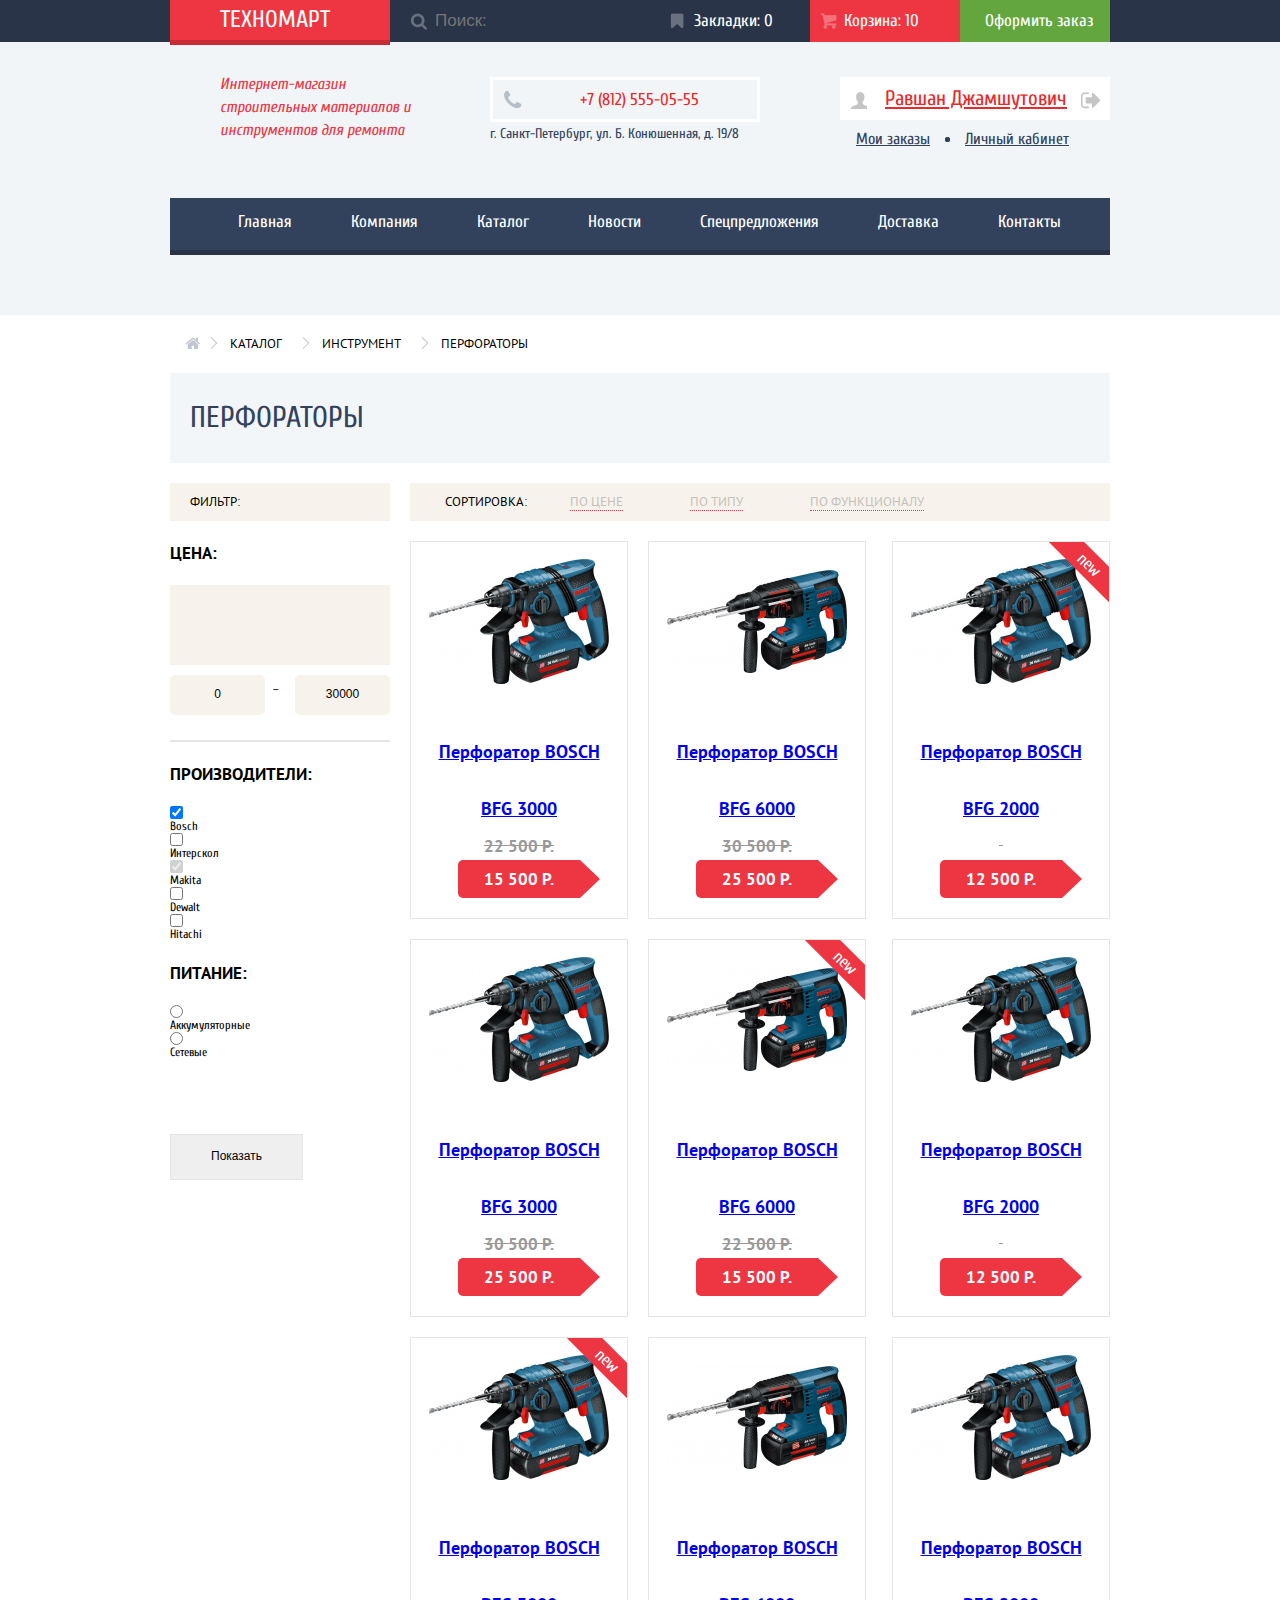
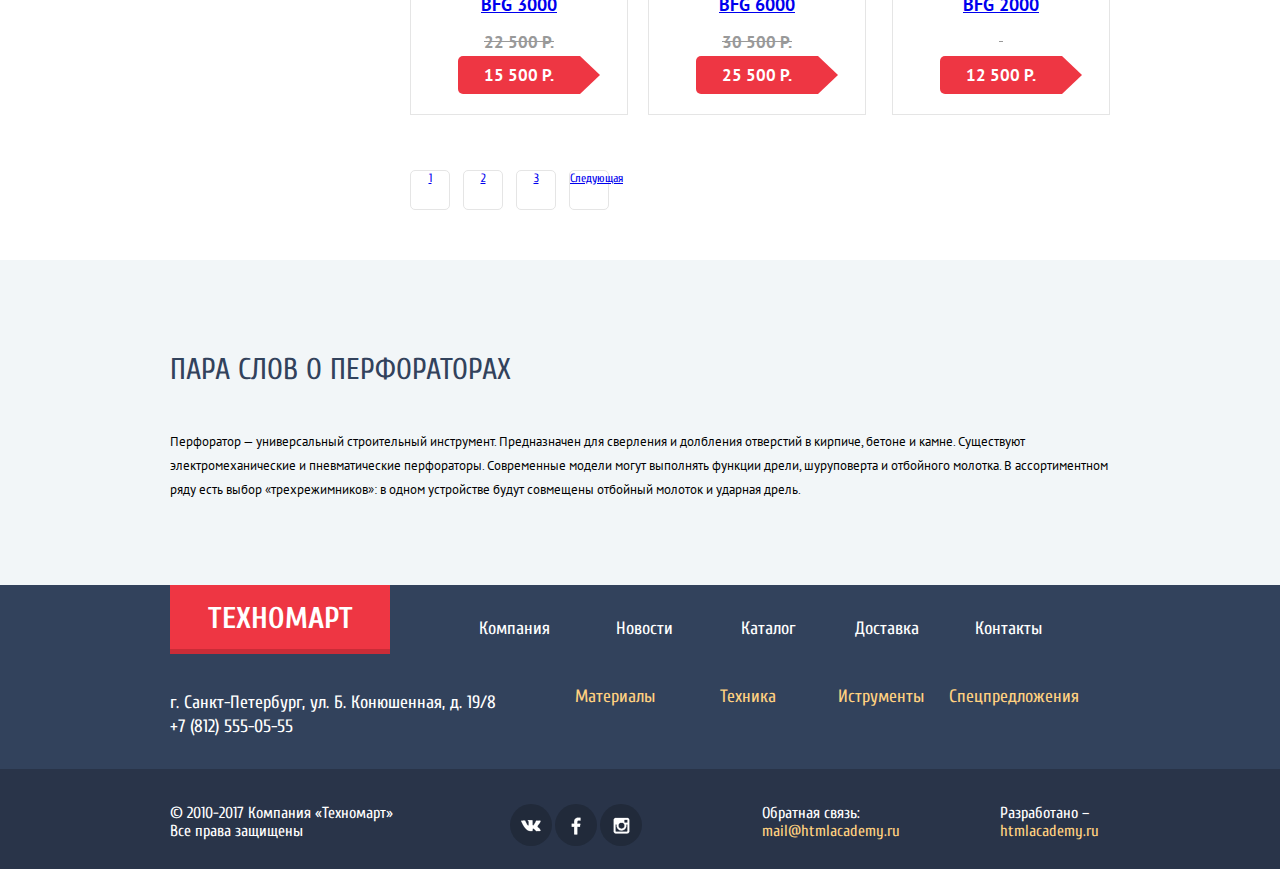
==== catalog.html @ f865dafa "Закончил оформление + Pixel Perfect" ====
<!DOCTYPE html>
<html lang="ru">

<head>
    <meta charset="utf-8">
    <title>HTML Academy: Техномарт - Перфораторы</title>
    <meta name="description" content="">
    <meta name="keywords" content="">

    <link href="https://fonts.googleapis.com/css?family=Cuprum:400,400i,700,700i|PT+Sans:400,400i,700,700i" rel="stylesheet">

    <link rel="stylesheet" href="css/normalize.css" type="text/css">
    <link rel="stylesheet" href="css/style.css" type="text/css">
</head>

<body>
    <header class="header">
        <div class="header-up">
            <div class="container clearfix">
                <div class="logo">
                    <a class="header-logo">Техномарт</a>
                </div>
                <form action="https://echo.htmlacademy.ru" method="post" class="search">
                    <input type="search" name="search" id="search" placeholder="Поиск:">
                </form>
                <a href="#" class="bookmark">Закладки: 0</a>
                <a href="#" class="cart cart-full">Корзина:  10</a>
                <a href="#" class="order">Оформить заказ</a>
            </div>
        </div>
        <div class="header-middle">
            <div class="container clearfix">
                <div class="about">
                    <p>Интернет-магазин строительных материалов и инструментов для ремонта</p>
                </div>
                <div class="contacts">
                    <span class="contacts-telephone">+7 (812) 555-05-55</span>
                    <span class="contacts-address">г. Санкт-Петербург, ул. Б. Конюшенная, д. 19/8</span>
                </div>
                <div class="user_form">
                    <a href="#" class="user_form-user">Равшан Джамшутович</a>
                    <div class="user_form-menu">
                        <a href="#" class="user_form-menu-item">Мои заказы</a>
                        <a href="#" class="user_form-menu-item">Личный кабинет</a>
                    </div>
                </div>
            </div>
            <div class="container">
                <nav class="header-down">
                    <ul class="menu">
                        <li class="menu-item"><a href="index.html">Главная</a></li>
                        <li class="menu-item"><a href="#">Компания</a></li>
                        <li class="menu-item"><a href="catalog.html">Каталог</a></li>
                        <li class="menu-item"><a href="#">Новости</a></li>
                        <li class="menu-item"><a href="#">Спецпредложения</a></li>
                        <li class="menu-item"><a href="#">Доставка</a></li>
                        <li class="menu-item"><a href="#">Контакты</a></li>
                    </ul>
                </nav>
            </div>
        </div>
    </header>
    <main class="main">
        <div class="container">
            <ul class="breadcrumbs clearfix">
                <li><a href="catalog.html">Каталог</a></li>
                <li><a href="#">Инструмент</a></li>
                <li><a href="#">Перфораторы</a></li>
            </ul>
            <h1 class="catalog-title">Перфораторы</h1>
            <div class="catalog clearfix">
                <aside class="filter">
                    <form action="https://echo.htmlacademy.ru" method="post">
                        <span class="filter-sorting">Фильтр:</span>
                        <div class="filter-price">
                            <h3 class="filter-title">Цена:</h3>
                            <div class="filter-price_selection">
                                <div class="filter-scale"></div>
                                <div class="filter-min"></div>
                                <div class="filter-max"></div>
                                <div class="filter-price_input clearfix">
                                    <input class="filter-price-min" type="text" value="0">
                                    <span>&#8211;</span>
                                    <input class="filter-price-max" type="text" value="30000">
                                </div>
                            </div>
                        </div>
                        <div class="filter-manufacturers">
                            <h3 class="filter-title">Производители:</h3>
                            <input type="checkbox" name="bosch" value="bosch" id="bosch" checked>
                            <label for="bosch">Bosch</label>
                            <input type="checkbox" name="intersckol" value="intersckol" id="intersckol">
                            <label for="intersckol">Интерскол</label>
                            <input type="checkbox" name="makita" value="makita" id="makita" checked disabled>
                            <label for="makita">Makita</label>
                            <input type="checkbox" name="dewalt" value="dewalt" id="dewalt">
                            <label for="dewalt">Dewalt</label>
                            <input type="checkbox" name="hitachi" value="hitachi" id="hitachi">
                            <label for="hitachi">Hitachi</label>
                        </div>
                        <div class="filter-charge">
                            <h3 class="filter-title">Питание:</h3>
                            <input type="radio" name="charge" value="battery" id="battery">
                            <label for="battery">Аккумуляторные</label>
                            <input type="radio" name="charge" value="net" id="net">
                            <label for="net">Сетевые</label>
                        </div>
                        <button type="submit" class="filter-btn">Показать</button>
                    </form>
                </aside>
                <section class="catalog-goods">
                    <div class="catalog-sorting-filter clearfix">
                        <span>Сортировка:</span>
                        <ul class="catalog-sorting">
                            <li><a href="#" class="sorting-option sorting-option-active">По цене</a></li>
                            <li><a href="#" class="sorting-option">По типу</a></li>
                            <li><a href="#" class="sorting-option">По функционалу</a></li>
                        </ul>
                        <ul class="catalog-sorting-arrows">
                            <li>
                                <a class="arrow-up arrow-up-active" href="#"></a>
                            </li>
                            <li>
                                <a class="arrow-down" href="#"></a>
                            </li>
                        </ul>
                    </div>
                    <div class="goods clearfix">
                        <article class="goods-item">
                            <img src="img/bfg-3000.jpg" width="180" height="160" alt="Перфоратор Bosch BFG 3000">
                            <div class="item-buttons"> <a href="#" class="goods-item-buy">Купить</a>
                                <a href="#" class="goods-item-bookmark">В закладки</a>
                            </div>
                            <h1 class="popular-item-name"><a href="#">Перфоратор BOSCH</a></h1>
                            <p class="popular-item-name"><a href="#">BFG 3000</a></p>
                            <p class="popular-item-old_price">22 500 Р.</p>
                            <p class="popular-item-price">15 500 Р.</p>
                        </article>
                        <article class="goods-item">
                            <img src="img/bfg-6000.jpg" width="180" height="160" alt="Перфоратор Bosch BFG 6000">
                            <div class="item-buttons"> <a href="#" class="goods-item-buy">Купить</a>
                                <a href="#" class="goods-item-bookmark">В закладки</a>
                            </div>
                            <h1 class="popular-item-name"><a href="#">Перфоратор BOSCH</a></h1>
                            <p class="popular-item-name"><a href="#">BFG 6000</a></p>
                            <p class="popular-item-old_price">30 500 Р.</p>
                            <p class="popular-item-price">25 500 Р.</p>
                        </article>
                        <article class="goods-item icon-new">
                            <div class="item-buttons"> <a href="#" class="goods-item-buy">Купить</a>
                                <a href="#" class="goods-item-bookmark">В закладки</a>
                            </div>
                            <img src="img/bfg-2000.jpg" width="180" height="160" alt="Перфоратор Bosch BFG 2000">
                            <h1 class="popular-item-name"><a href="#">Перфоратор BOSCH</a></h1>
                            <p class="popular-item-name"><a href="#">BFG 2000</a></p>
                            <p class="popular-item-old_price">&nbsp;</p>
                            <p class="popular-item-price">12 500 Р.</p>
                        </article>
                        <article class="goods-item">
                            <img src="img/bfg-3000.jpg" width="180" height="160" alt="Перфоратор Bosch BFG 3000">
                            <div class="item-buttons"> <a href="#" class="goods-item-buy">Купить</a>
                                <a href="#" class="goods-item-bookmark">В закладки</a>
                            </div>
                            <h1 class="popular-item-name"><a href="#">Перфоратор BOSCH</a></h1>
                            <p class="popular-item-name"><a href="#">BFG 3000</a></p>
                            <p class="popular-item-old_price">30 500 Р.</p>
                            <p class="popular-item-price">25 500 Р.</p>
                        </article>
                        <article class="goods-item icon-new">
                            <img src="img/bfg-6000.jpg" width="180" height="160" alt="Перфоратор Bosch BFG 6000">
                            <div class="item-buttons"> <a href="#" class="goods-item-buy">Купить</a>
                                <a href="#" class="goods-item-bookmark">В закладки</a>
                            </div>
                            <h1 class="popular-item-name"><a href="#">Перфоратор BOSCH</a></h1>
                            <p class="popular-item-name"><a href="#">BFG 6000</a></p>
                            <p class="popular-item-old_price">22 500 Р.</p>
                            <p class="popular-item-price">15 500 Р.</p>
                        </article>
                        <article class="goods-item">
                            <img src="img/bfg-2000.jpg" width="180" height="160" alt="Перфоратор Bosch BFG 2000">
                            <div class="item-buttons"> <a href="#" class="goods-item-buy">Купить</a>
                                <a href="#" class="goods-item-bookmark">В закладки</a>
                            </div>
                            <h1 class="popular-item-name"><a href="#">Перфоратор BOSCH</a></h1>
                            <p class="popular-item-name"><a href="#">BFG 2000</a></p>
                            <p class="popular-item-old_price">&nbsp;</p>
                            <p class="popular-item-price">12 500 Р.</p>
                        </article>
                        <article class="goods-item icon-new">
                            <img src="img/bfg-3000.jpg" width="180" height="160" alt="Перфоратор Bosch BFG 3000">
                            <div class="item-buttons"> <a href="#" class="goods-item-buy">Купить</a>
                                <a href="#" class="goods-item-bookmark">В закладки</a>
                            </div>
                            <h1 class="popular-item-name"><a href="#">Перфоратор BOSCH</a></h1>
                            <p class="popular-item-name"><a href="#">BFG 3000</a></p>
                            <p class="popular-item-old_price">22 500 Р.</p>
                            <p class="popular-item-price">15 500 Р.</p>
                        </article>
                        <article class="goods-item">
                            <img src="img/bfg-6000.jpg" width="180" height="160" alt="Перфоратор Bosch BFG 6000">
                            <div class="item-buttons"> <a href="#" class="goods-item-buy">Купить</a>
                                <a href="#" class="goods-item-bookmark">В закладки</a>
                            </div>
                            <h1 class="popular-item-name"><a href="#">Перфоратор BOSCH</a></h1>
                            <p class="popular-item-name"><a href="#">BFG 6000</a></p>
                            <p class="popular-item-old_price">30 500 Р.</p>
                            <p class="popular-item-price">25 500 Р.</p>
                        </article>
                        <article class="goods-item">
                            <img src="img/bfg-2000.jpg" width="180" height="160" alt="Перфоратор Bosch BFG 2000">
                            <div class="item-buttons"> <a href="#" class="goods-item-buy">Купить</a>
                                <a href="#" class="goods-item-bookmark">В закладки</a>
                            </div>
                            <h1 class="popular-item-name"><a href="#">Перфоратор BOSCH</a></h1>
                            <p class="popular-item-name"><a href="#">BFG 2000</a></p>
                            <p class="popular-item-old_price">&nbsp;</p>
                            <p class="popular-item-price">12 500 Р.</p>
                        </article>
                    </div>
                    <div class="goods-paginator">
                        <a href="#" class="goods-paginator-active">1</a>
                        <a href="#">2</a>
                        <a href="#">3</a>
                        <a href="#" class="goods-paginator-next">Следующая</a>
                    </div>
                </section>
            </div>
        </div>
        <section class="seo-text">
            <div class="container">
                <h2 class="seo-text-title">Пара слов о перфораторах</h2>
                <p>Перфоратор — универсальный строительный инструмент. Предназначен для сверления и долбления отверстий в кирпиче, бетоне и камне. Существуют электромеханические и пневматические перфораторы. Современные модели могут выполнять функции дрели, шуруповерта и отбойного молотка. В ассортиментном ряду есть выбор «трехрежимников»: в одном устройстве будут совмещены отбойный молоток и ударная дрель.</p>
            </div>
        </section>
    </main>
    <footer class="footer">
        <div class="footer-up">
            <div class="container clearfix">
                <a href="#" class="footer-logo">Техномарт</a>
                <ul class="footer-company-menu">
                    <li>
                        <a href="#">Компания</a>
                    </li>
                    <li>
                        <a href="#">Новости</a>
                    </li>
                    <li>
                        <a href="catalog.html">Каталог</a>
                    </li>
                    <li>
                        <a href="#">Доставка</a>
                    </li>
                    <li>
                        <a href="#">Контакты</a>
                    </li>
                </ul>
            </div>
            <div class="container">
                <div class="footer-middle clearfix">
                    <div class="footer-middle-address">
                        <p>г. Санкт-Петербург, ул. Б. Конюшенная, д. 19/8</p>
                        <span>+7 (812) 555-05-55</span>
                    </div>
                    <ul class="footer-shop-menu">
                        <li>
                            <a href="#">Материалы</a>
                        </li>
                        <li>
                            <a href="#">Техника</a>
                        </li>
                        <li>
                            <a href="#">Иструменты</a>
                        </li>
                        <li>
                            <a href="#">Спецпредложения</a>
                        </li>
                    </ul>
                </div>
            </div>
        </div>
        <div class="footer-down">
            <div class="container">
                <div class="footer-down-copyright">
                    <span>&#169; 2010-2017 Компания «Техномарт»</span>
                    <span>Все права защищены</span>
                </div>
                <div class="footer-down-social">
                    <a href="#" class="footer-social-btn footer-social-vk"></a>
                    <a href="#" class="footer-social-btn footer-social-fb"></a>
                    <a href="#" class="footer-social-btn footer-social-inst"></a>
                </div>
                <div class="footer-down-feedback">
                    <span>Обратная связь:</span>
                    <a href="mailto:mail@htmlacademy.ru" class="footer-feedback-mail">mail@htmlacademy.ru</a>
                </div>
                <div class="footer-down-design">
                    <span>Разработано &#8211; </span>
                    <a href="#" class="footer-design-author">htmlacademy.ru</a>
                </div>
            </div>
        </div>
    </footer>
</body>

</html>
---- css/style.css ----
body {
    width: 100%;
    font-size: 12px;
    line-height: normal;
    color: black;
    font-weight: 100;
    font-family: "Cuprum", sans-serif, Arial;
}

* {
    box-sizing: border-box;
}

.clearfix:after {
    content: "";
    display: table;
    clear: both;
}

.container {
    width: 940px;
    margin: 0 auto;
}

.header-up {
    vertical-align: top;
    background-color: #293449;
}

.logo {
    font-family: "Cuprum", sans-serif, Arial;
    font-size: 24px;
    line-height: 24px;
    font-weight: 100;
    color: #ffffff;
    text-transform: uppercase;
    text-decoration: none;
    width: 220px;
    padding: 8px 50px 8px 50px;
    float: left;
    background-color: #ee3643;
    box-shadow: #ca2c37 0px 5px 0px 0px;
}

.logo:hover {
    background-color: #ca2c37;
    box-shadow: #9a212a 0px 5px 0px 0px;
}

.logo:active {
    background-color: #ba2732;
    box-shadow: #8e1e26 0px 5px 0px 0px;
}

form.search {
    font-family: "Cuprum", sans-serif, Arial;
    font-size: 17px;
    line-height: 18px;
    font-weight: 400;
    color: #000000;
    display: block;
    float: left;
    position: relative;
}

form.search input {
    width: 270px;
    height: 42px;
    padding: 12px 0 12px 45px;
    outline: 0;
    border: none;
    background-color: #293449;
    outline: none;
    border: none;
}

form.search:before {
    position: absolute;
    top: 13px;
    left: 20px;
    width: 17px;
    height: 17px;
    background: -626px -5px url("../img/icons/sprite.png") no-repeat;
    content: "";    
}

input[type="search"]:hover {
    color: #ffffff;
}

input[type="search"]:focus,
input[type="search"]:active {
    color: #ee3643;
}

form.search input:focus {
    background-color: #ffffff;
}

.bookmark,
.cart,
.order {
    font-family: "Cuprum", sans-serif, Arial;
    font-size: 17px;
    line-height: 18px;
    font-weight: 400;
    color: #ffffff;
    text-decoration: none;
}

.bookmark,
.cart {
    display: block;
    position: relative;
    width: 150px;
    padding: 12px 0 12px 34px;
    float: left;
}

.cart:before {
    position: absolute;
    top: 13px;
    left: 10px;
    width: 17px;
    height: 16px;
    background: -255px -5px url("../img/icons/sprite.png") no-repeat;
    content: "";    
}

.cart-full {
    background-color: #ee3643;    
}

.cart-full:active {
    background-color: #ba2732;
}

.bookmark:before {
    position: absolute;
    top: 13px;
    left: 10px;
    width: 14px;
    height: 16px;
    background: -282px -5px url("../img/icons/sprite.png") no-repeat;
    content: ""; 
}

.order {
    display: block;
    width: 150px;
    padding: 12px 10px 12px 25px;
    float: right;
    background-color: #63a63e;
}

.order:hover {
    background-color: #5fbb2d;
}

.order:active {
    background-color: #518534;
}

.header-middle {
    padding: 0 0 60px 0;
    background-color: #f1f5f7;
}

.about {
    font-family: "Cuprum", sans-serif, Arial;
    font-size: 16px;
    line-height: 23px;
    font-weight: 400;
    color: #ee3643;
    font-style: italic;
    width: 310px;
    padding: 15px 50px 8px 50px;
    float: left;
}

.contacts {
    width: 320px;
    padding: 35px 40px 40px 10px;
    float: left;
}

.contacts-telephone {
    font-family: "Cuprum", sans-serif, Arial;
    font-size: 17px;
    line-height: 21px;
    font-weight: 400;
    color: #e9292a;
    text-align: center;
}

.contacts-telephone {
    display: block;
    position: relative;
    padding: 9px 42px 9px 70px;
    border: 3px solid #ffffff;
}

.contacts-telephone:before {
    position: absolute;
    top: 10px;
    left: 10px;
    width: 19px;
    height: 19px;
    background: -579px -5px url("../img/icons/sprite.png") no-repeat;
    content: "";     
}

.contacts-address {
    font-family: "Cuprum", sans-serif, Arial;
    font-size: 14px;
    line-height: 24px;
    font-weight: 400;
    color: #32425c;
    text-align: center;
}

.user_form {
    width: 300px;
    padding: 35px 0 15px 30px;
    float: right;
}

.user_form-login {
    font-family: "Cuprum", sans-serif, Arial;
    font-size: 21px;
    line-height: 21px;
    font-weight: 400;
    color: #000000;
    text-decoration: none;
    display: block;
    position: relative;
    float: left;
    width: auto;
    padding: 14px 27px 15px 40px;
    background-color: #ffffff;
}

.user_form-login:before {
    position: absolute;
    top: 15px;
    left: 10px;
    width: 20px;
    height: 17px;
    background: -518px -5px url("../img/icons/sprite.png") no-repeat;
    content: "";     
}

.user_form-registration {
    font-family: "Cuprum", sans-serif, Arial;
    font-size: 21px;
    line-height: 21px;
    font-weight: 400;
    color: #000000;
    text-decoration: none;
    display: block;
    float: left;
    width: auto;
    margin: 0 0 0 10px;
    padding: 14px 18px 15px 25px;
    background-color: #ffffff;
}

.user_form-login:hover,
.user_form-registration:hover {
    color: #ee3643;    
}

.user_form-login:active,
.user_form-registration:active {
    color: rgba(0, 0, 0, .3);    
}

.user_form-user {
    font-family: "Cuprum", sans-serif, Arial;
    font-size: 21px;
    line-height: 21px;
    font-weight: 400;
    color: #e9292a;
    position: relative;
    display: block;
    padding-top: 11px;
    padding-bottom: 11px;
    padding-left: 45px;
    background-color: #ffffff;
}

.user_form-user:before {
    position: absolute;
    top: 15px;
    left: 10px;
    width: 17px;
    height: 17px;
    background: -653px -5px url("../img/icons/sprite.png") no-repeat;
    content: "";     
}

.user_form-user:after {
    position: absolute;
    top: 15px;
    left: 240px;
    width: 21px;
    height: 17px;
    background: -548px -5px url("../img/icons/sprite.png") no-repeat;
    content: "";     
}

.user_form-menu {
    position: relative;
    padding-top: 10px;
}

.user_form-menu-item {
    font-family: "Cuprum", sans-serif, Arial;
    font-size: 16px;
    line-height: 18px;
    font-weight: 400;
    color: #32425c;
    margin-left: 16px;
    margin-right: 16px;
}

.user_form-menu-item:before {
    opacity: 1;
    position: absolute;
    top: 17px;
    left: 105px;
    width: 5px;
    height: 5px;
    background-color: #32425c;
    border-radius: 50%;
    content: "";    
}

.user_form-menu-item:hover {
    color: #ee3643;
}

.user_form-menu-item:active {
    color: #b7bfc8;
}

.header-down {
    border-bottom-width: 5px;
    border-bottom-style: solid;
    border-bottom-color: #293449;
    background-color: #32425c;
}

.header-down li {
    display: inline-block;
    vertical-align: top;
    padding: 15px 28px 20px 28px;
}

.header-down a {
    font-family: "Cuprum", sans-serif, Arial;
    font-size: 17px;
    line-height: 17px;
    font-weight: 400;
    text-decoration: none;
    color: #ffffff;
}

.header-down li:hover {
    background-color: #293449;
}

.menu {
    margin-bottom: 0px;
}

.breadcrumbs {
    margin-top: 0px;
    margin-bottom: 0px;
    position: relative;
}

.breadcrumbs:after {
    position: absolute;
    top: 22px;
    left: 15px;
    width: 15px;
    height: 12px;
    background: -466px -5px url("../img/icons/sprite.png") no-repeat;
    content: "";  
    cursor: pointer;
}

.breadcrumbs li {
    position: relative;
    display: inline-block;
    float: left;
    padding: 20px 20px 20px 20px;
}

.breadcrumbs li:before {
    position: absolute;
    top: 22px;
    left: 0px;
    width: 8px;
    height: 12px;
    background: -608px -5px url("../img/icons/sprite.png") no-repeat;
    content: "";     
}

.breadcrumbs a {
    font-family: "PT Sans", sans-serif, Arial;
    font-size: 13px;
    line-height: 18px;
    font-weight: 400;
    color: #000000;
    text-decoration: none;
    text-transform: uppercase;
}

.catalog-title {
    font-family: "Cuprum", sans-serif, Arial;
    font-size: 30px;
    line-height: 30px;
    font-weight: 400;
    color: #32425c;
    text-transform: uppercase;
    display: block;
    float: left;
    width: 940px;
    padding: 30px 0 30px 20px;
    margin-top: 0px;
    margin-bottom: 20px;
    background-color: #f2f6f8;
}

.catalog {
    padding-top: 20px;
}

.filter {
    width: 220px;
    float: left;
}

.filter-sorting {
    font-family: "PT Sans", sans-serif, Arial;
    font-size: 13px;
    line-height: 18px;
    font-weight: 400;
    color: #000000;
    text-decoration: none;
    text-transform: uppercase;
    display: block;
    width: 220px;
    padding: 10px 0 10px 20px;
    background-color: #f7f3ec;
}

.filter-title {
    font-family: "PT Sans", sans-serif, Arial;
    font-size: 17px;
    line-height: 30px;
    font-weight: 700;
    color: #000000;
    text-decoration: none;
    text-transform: uppercase;
    display: block;
}

.filter-price_selection {
    padding-bottom: 25px;
    margin-bottom: 16.5px;
    border-bottom-style: solid;
    border-bottom-width: 2px;
    border-bottom-color: #e5e5e5;
}

.filter-price_selection span,
.filter-price_selection input {
    display: inline-block;
    vertical-align: top;
    text-align: center;
    padding-top: 7px;
    padding-bottom: 7px;
}

.filter-price_selection input {
    width: 95px;
    background-color: #f7f3ec;
    border-radius: 5px;
    border: none;
    outline: none;
}

.filter-price_selection span {
    margin-left: 8px;
}

.filter-scale {
    display: block;
    width: 220px;
    min-height: 80px;
    margin-bottom: 10px;
    background-color: #f7f3ec;
}

.filter-price-min {
    display: block;
    float: left;
    width: 95px;
    min-height: 40px;
    background-color: #f7f3ec;
}

.filter-price-max {
    display: block;
    float: right;
    width: 95px;
    min-height: 40px;
    background-color: #f7f3ec;
}

.filter-manufacturers {}

.filter-manufacturers input {
    display: block;
    padding: 0 0 25px 35px;
}

.filter-charge {
    margin-bottom: 75px;
}

.filter-charge input {
    display: block;
    padding: 0 0 25px 35px;
}

.filter button {
    display: block;
    padding: 15px 40px 15px 40px;
    border: 1px solid #e5e5e5;
}

.catalog-sorting {
    margin-top: 0px;
    margin-bottom: 0px;
}

.catalog-sorting-arrows {
    margin-top: 0px;
    margin-bottom: 0px;    
}

.catalog-sorting-filter {
    display: block;
    width: 700px;
    padding: 10px 0 10px 20px;
    background-color: #f7f3ec;
}

.catalog-sorting-filter span {
    font-family: "PT Sans", sans-serif, Arial;
    font-size: 13px;
    line-height: 18px;
    font-weight: 400;
    color: #000000;
    text-decoration: none;
    text-transform: uppercase;
    display: block;
    float: left;
    width: 140px;
    padding: 0px 20px 0px 15px;
}

.catalog-sorting-filter li {
    font-family: "PT Sans", sans-serif, Arial;
    font-size: 13px;
    line-height: 18px;
    font-weight: 400;
    color: #c9c9c9;
    text-transform: uppercase;
    text-decoration: none;
    display: inline-block;
    float: left;
    width: 120px;
}

.catalog-sorting a {
    text-decoration: none;
}

.sorting-option-active,
.sorting-option-active:hover {
    color: #ee3643;
    border-bottom: none;
}

.sorting-option-active:before {
    color: #ee3643;
}

.sorting-option {
    color: #c4c1bb;
    border-bottom-style: dotted;
    border-bottom-color: #ee3643;
    border-bottom-width: thin;
}

.sorting-option:hover {
    color: #000000;
    border-bottom-style: solid;
    border-bottom-color: #ee3643;
    border-bottom-width: thin;
}

.sorting-option:active {
    color: #ee3643;
    border-bottom-style: none;
}

.goods {
    position: relative;
}

.catalog-goods {
    width: 700px;
    float: right;
}

.goods-item {
    float: left;
    width: 218px;
    margin-right: 20px;
    margin-top: 20px;
    min-height: 318px;
    border: 1px solid #e5e5e5;
    text-align: center;
    position: relative;
    overflow: hidden;
}

.goods-item:nth-child(3n) {
    float: right;
    margin-right: 0px;
}

.goods-item:hover {
    box-shadow: 0 10px 25px rgba(41, 52, 73, .5);
    border: 1px solid transparent; 
}

.item-buttons {
    position: absolute;
    display: none;
    top: 0;
    width: 218px;
    height: 150px;
    padding-top: 45px;
    background-color: #ffffff;    
}

.goods-item:hover .item-buttons {
    display: block;
}

.popular-item:hover .item-buttons {
    display: block;
}

.goods-item-buy {
    font-family: "Cuprum", sans-serif, Arial;
    font-size: 14px;
    line-height: 18px;
    font-weight: 400;
    color: #ffffff;
    text-transform: uppercase;
    text-decoration: none;
    position: relative;
    display: block;
    margin: 0 auto;
    text-align: center;
    width: 135px;
    padding-top: 12px;
    padding-bottom: 12px;
    background-color: #63a63e;
    margin-bottom: 7px;
    border-radius: 5px;
    box-shadow: inset 0px -3px 0px 0px rgba(54, 115, 21, 1);
}

.goods-item-buy:before {
    position: absolute;
    top: 12px;
    left: 13px;
    width: 17px;
    height: 16px;
    background: -255px -5px url("../img/icons/sprite.png") no-repeat;
    content: ""; 
}

.goods-item-buy:hover {
    background-color: #5fbb2d;    
}

.goods-item-buy:active {
    background-color: #518534;
    box-shadow: none;
}

.goods-item-bookmark {
    font-family: "Cuprum", sans-serif, Arial;
    font-size: 14px;
    line-height: 18px;
    font-weight: 400;
    color: #32425c;
    text-transform: uppercase;
    text-decoration: none;
    display: block;
    margin: 0 auto;
    text-align: center;
    width: 129px;
    padding-top: 9px;
    padding-bottom: 9px;
    border-radius: 5px;
    border: solid 3px #63a63e;
}

.goods-item-bookmark:hover {
    border-color: #32425c;   
}

.goods-item-bookmark:active {
    border-color: #32425c;   
}

.goods-paginator {
    margin-top: 55px;
    margin-bottom: 50px;
}

.goods-paginator a {
    display: inline-block;
    width: 40px;
    min-height: 40px;
    margin-right: 10px;
    text-align: center;
    border-radius: 5px;
    border: 1px solid #e5e5e5;
}

.goods-paginator a:hover {
    border-color: #bdc6ca;
}

.goods-paginator a:active {
    border-color: #ee3643;
}

.seo-text {
    background-color: #f2f6f8;
    padding: 70px 0 70px 0;
}

.seo-text p {
    font-family: "PT Sans", sans-serif, Arial;
    font-size: 13px;
    line-height: 24px;
    font-weight: 400;
    color: #000000;
}

.seo-text-title {
    font-family: "Cuprum", sans-serif, Arial;
    font-size: 30px;
    line-height: 30px;
    font-weight: 400;
    color: #32425c;
    text-transform: uppercase;
    padding-bottom: 20px;
}

.icon-new:before {
    position: absolute;
    display: inline-block;
    vertical-align: top;
    width: 100px;
    height: 25px;
    font-family: "Cuprum", sans-serif, Arial;
    font-weight: 400;
    text-align: center;
    font-size: 17px;
    line-height: 25px;
    top: 10px;
    right: -30px;
    color: white;
    content: "new";
    background-color: #ee3643;
    transform: rotate(45deg);   
}

.offer {
    margin-top: 60px;
    margin-bottom: 30px;
}

.offer-item {
    display: inline-block;
    float: left;
    position: relative;
    width: 300px;
    min-height: 125px;
    padding: 0px 0 20px 23px;
    margin-right: 20px;
    margin-bottom: 20px;
    background-color: dodgerblue;
    overflow: hidden;
}

.offer .offer-item:nth-child(3n) {
    float: right;
    margin-right: 0;
}

.offer .offer-item:nth-child(5) {
    float: right;
    margin-right: 0;
}

.offer-item-type {
    font-family: "Cuprum", sans-serif, Arial;
    font-size: 24px;
    line-height: 30px;
    font-weight: 700;
    color: #ffffff;
    text-transform: uppercase;
    margin-bottom: 15px;
}

.offer-item-info {
    font-family: "Cuprum", sans-serif, Arial;
    font-size: 14px;
    line-height: 18px;
    font-weight: 400;
    color: #ffffff;
    text-transform: uppercase;
    text-decoration: none;
    display: block;
    text-align: center;
    width: 135px;
    padding: 10px 0 10px 0;
    background-color: rgba(0, 0, 0, .1);
    border-radius: 5px;
}

.offer-item-info:hover {
    background-color: rgba(0, 0, 0, .2);
}

.offer-item-info:active {
    background-color: rgba(0, 0, 0, .3);
}

.offer-material {
    background-color: #f6b22d;
}

.offer-material:after {
    position: absolute;
    top: 30px;
    left: 213px;
    width: 45px;
    height: 65px;
    background: -713px -5px url("../img/icons/sprite.png") no-repeat;
    content: "";
}

.offer-tool {
    background-color: #4aafde;
}

.offer-tool:after {
    position: absolute;
    top: 31px;
    left: 198px;
    width: 76px;
    height: 65px;
    background: -838px -5px url("../img/icons/sprite.png") no-repeat;
    content: "";
}

.offer-equipment {
    background-color: #85d179;
}

.offer-equipment:after {
    position: absolute;
    top: 31px;
    left: 190px;
    width: 80px;
    height: 65px;
    background: -165px -5px url("../img/icons/sprite.png") no-repeat;
    content: "";
}

.offer-discounts {
    background-color: #cc79d1;
}

.offer-discounts:after {
    position: absolute;
    top: 31px;
    left: 195px;
    width: 60px;
    height: 75px;
    background: -95px -5px url("../img/icons/sprite.png") no-repeat;
    content: "";
}

.offer-delivery {
    background-color: #f6b22d;
}

.offer-delivery:after {
    position: absolute;
    top: 31px;
    left: 190px;
    width: 80px;
    height: 65px;
    background: -5px -5px url("../img/icons/sprite.png") no-repeat;
    content: "";
}

.offer-slider-item {
    display: inline-block;
    float: left;
    width: 620px;
    min-height: 270px;
    margin-right: 20px;
}

.offer-slider-title {
    font-family: "Cuprum", sans-serif, Arial;
    font-size: 36px;
    line-height: 36px;
    font-weight: 700;
    color: #ffffff;
    text-transform: uppercase;
    margin: 20px 0 0 40px;
}

.offer-slider-info {
    font-family: "Cuprum", sans-serif, Arial;
    font-size: 18px;
    line-height: 24px;
    font-weight: 400;
    color: #ffffff;
    text-decoration: none;
    margin: 10px 0 0 40px;
}

.offer-slider-drill {
    display: none;
    background: no-repeat #77685b url("../img/slide-drill.jpg");
}

.offer-slider-puncher {
    background: no-repeat #77685b url("../img/slide-puncher.jpg");
}

.slider-btn {
    font-family: "Cuprum", sans-serif, Arial;
    font-size: 14px;
    line-height: 18px;
    font-weight: 400;
    color: #ffffff;
    text-transform: uppercase;
    text-decoration: none;
    display: block;
    width: 195px;
    padding-top: 10px;
    padding-bottom: 10px;
    margin: 120px 0 0 40px;
    background-color: #ee3643;
    text-align: center;
    border-radius: 5px;
    z-index: 1010;
}

.slider-btn:hover {
    background-color: #ca2c37;
}

.slider-btn:active {
    background-color: #ba2732;
}

.popular {
    background-color: #f7f3ec;
    margin-top: 20px;
    margin-bottom: 20px;
    padding: 30px 25px 60px 30px;
}

.popular-title {
    font-family: "Cuprum", sans-serif, Arial;
    font-size: 30px;
    line-height: 30px;
    font-weight: 400;
    color: #32425c;
    text-transform: uppercase;
    display: block;
    float: left;
    margin: 0;
    width: 380px;
}

.popular-btn {
    font-family: "Cuprum", sans-serif, Arial;
    font-size: 14px;
    line-height: 18px;
    font-weight: 400;
    color: #ffffff;
    text-transform: uppercase;
    text-decoration: none;
    text-align: center;
    display: block;
    float: right;
    width: 250px;
    padding-top: 10px;
    padding-bottom: 10px;
    margin-right: 24px;
    background-color: #ee3643;
    border-radius: 5px;
}

.popular-btn:hover {
    background-color: #ca2c37;
}

.popular-btn:active {
    background-color: #ba2732;
}

.popular-products {
    margin-bottom: 20px;
    position: relative;
}

.popular-item {
    position: relative;
    overflow: hidden;
    float: left;
    width: 218px;
    margin-right: 20px;
    min-height: 318px;
    border: 1px solid #e5e5e5;
    text-align: center;
    vertical-align: top;
}

.popular-item:hover {
    box-shadow: 0 10px 25px rgba(41, 52, 73, .5);
    border: 1px solid transparent;    
}

.popular-item-name {
    font-family: "PT Sans", sans-serif, Arial;
    font-size: 18px;
    line-height: 20px;
    font-weight: 700;
    color: #000000;
    text-align: center;
    margin-top: 37px;
}

.popular-item-old_price {
    font-family: "PT Sans", sans-serif, Arial;
    font-size: 17px;
    line-height: 18px;
    font-weight: 700;
    color: #999999;
    text-decoration: line-through;
    text-align: center;
    margin: 0 auto;
    padding-bottom: 5px;
}

.popular-item-price {
    font-family: "PT Sans", sans-serif, Arial;
    font-size: 17px;
    line-height: 18px;
    font-weight: 700;
    color: #ffffff;
    text-align: center;
    margin-top: 37px;
}

.popular-item-price {
    position: relative;
    width: 122px;
    padding-top: 10px;
    padding-bottom: 10px;
    text-align: center;
    margin: 0 auto;
    margin-bottom: 20px;
    background-color: #ee3643;
    border-top-left-radius: 5px;
    border-bottom-left-radius: 5px;
}

.popular-item-price:after {
    position: absolute;
    top: 0;
    right: -20px;
    width: 0;
    height: 0;
    border-style: solid;
    border-width: 19px 0 19px 20px;
    border-color: transparent transparent transparent #ee3643;
    content: "";
}

.popular-item:last-child {
    float: right;
    margin-right: 0px;
}

.popular-brand {
    margin-bottom: 60px;
}

.brand-logo {
    display: block;
    float: left;
    width: 218px;
    min-height: 145px;
    margin-right: 20px;
    margin-bottom: 20px;
    padding-top: 40px;
    vertical-align: top;
    border: 1px solid #e5e5e5;
    text-align: center;
}

.brand-logo:focus {
    outline: none;
}

.brand-logo:hover {
    box-shadow: 0 10px 25px rgba(41, 52, 73, .5);
    border-color: transparent;
}

.brand-logo:active {
    opacity: .3;
}

.brand-logo:nth-child(4) {
    float: right;
    margin-right: 0px;
}

.brand-logo:nth-child(8) {
    float: right;
    margin-right: 0px;
}

.service {
    padding-top: 35px;
    background-color: #f2f6f8;
}

.service-top-title {
    font-family: "Cuprum", sans-serif, Arial;
    font-size: 30px;
    line-height: 30px;
    font-weight: 400;
    color: #32425c;
    text-transform: uppercase;
}

.service-top-text {
    font-family: "PT Sans", sans-serif, Arial;
    font-size: 13px;
    line-height: 24px;
    font-weight: 400;
    color: #000000;
}

.service-menu-item {
    font-family: "Cuprum", sans-serif, Arial;
    font-size: 21px;
    line-height: 30px;
    font-weight: 700;
    text-decoration: none;
    color: #ffffff;
}

.service-right-title {
    font-family: "Cuprum", sans-serif, Arial;
    font-size: 36px;
    line-height: 36px;
    font-weight: 400;
    color: #32425c;
    text-transform: uppercase;
    margin-top: 10px;
    position: relative;
    z-index: 3;
}

.service-right-text {
    font-family: "PT Sans", sans-serif, Arial;
    font-size: 13px;
    line-height: 24px;
    font-weight: 400;
    color: #000000;
    width: 280px;
    margin-bottom: 0px;
    margin-top: 0px;
    position: relative;
    z-index: 3;
}

.service-left {
    float: left;
    display: block;
    width: 240px;
    padding-top: 25px;
    padding-bottom: 20px;
    position: relative;
}

.service-menu {
    padding-left: 0px;
}

.service-menu:before {
    position: absolute;
    top: 15px;
    left: 230px;
    width: 10px;
    min-height: 272px;
    background: 0 0 no-repeat url("../img/shadow.png");
    content: "";   
}

.service-menu-item {
    display: block;
    width: 240px;
    min-height: 60px;
    padding: 20px 0 25px 20px;
    list-style-type: none;
    background-color: #32425c;
    border-bottom: 1px solid #293449;
    border-top: 1px solid #405069;
}

.service-menu-item-active {
    border-top: 1px solid transparent;
    border-bottom: 1px solid transparent;
    background-color: #ffffff;
    color: #32425c;
}

.service-menu-item:hover {
    background-color: #293449;
    color: #ffffff;
}

.service-right {
    float: right;
    width: 620px;
    padding-top: 25px;
    padding-bottom: 20px;
    min-height: 284px;
    position: relative;
}

.service-right-delivery:before {
    position: absolute;
    width: 486px;
    height: 283px;
    bottom: 0;
    right: 0;
    background: 0 0 no-repeat url("../img/service-delivery.png");
    content: "";
    z-index: 1;
}

.service-right-guarantee {
    display: none;
    position: absolute;
    width: 486px;
    height: 283px;
    bottom: 0;
    right: 0;
    background: 0 0 no-repeat url("../img/service-guarantee.png");
    content: "";
    z-index: 1;
}

.service-right-credit {
    display: none;
    position: absolute;
    width: 486px;
    height: 283px;
    bottom: 0;
    right: 0;
    background: 0 0 no-repeat url("../img/service-credit.png");
    content: "";
    z-index: 1;
}

.service-right-active {
    display: block;
}

.company {
    padding-top: 80px;
    padding-bottom: 85px;
}

.company-about {
    float: left;
    width: 540px;
}

.company-about-title {
    font-family: "Cuprum", sans-serif, Arial;
    font-size: 30px;
    line-height: 30px;
    font-weight: 400;
    color: #32425c;
    text-transform: uppercase;
}

.company-about-text {
    font-family: "PT Sans", sans-serif, Arial;
    font-size: 13px;
    line-height: 24px;
    font-weight: 400;
    color: #000000;
}

.company-about-list li {
    font-family: "Cuprum", sans-serif, Arial;
    font-size: 18px;
    line-height: 20px;
    font-weight: 400;
    color: #000000;
    list-style-type: none;
}

.company-about-list {
    margin-left: 36px;
    margin-bottom: 55px;
}

.company-about-list li {
    position: relative;
    margin-bottom: 20px;
}

.company-about-list li:last-child {
    margin-bottom: 0;
}

.company-about-list li:before {
    position: absolute;
    top: 7px;
    left: -36px;
    width: 25px;
    height: 2px;
    background-color: #fb565a;
    content: "";
}

.company-btn {
    font-family: "Cuprum", sans-serif, Arial;
    font-size: 14px;
    line-height: 18px;
    font-weight: 400;
    color: #ffffff;
    text-transform: uppercase;
    text-decoration: none;
    width: 220px;
    display: block;
    padding-top: 10px;
    padding-bottom: 10px;
    text-align: center;
    margin-right: 24px;
    background-color: #ee3643;
    border-radius: 5px;
}

.company-btn:hover {
    background-color: #ca2c37;
}

.company-btn:active {
    background-color: #ba2732;
}

.company-contact {
    float: right;
    width: 300px;
}

.company-contact-title {
    font-family: "Cuprum", sans-serif, Arial;
    font-size: 30px;
    line-height: 30px;
    font-weight: 400;
    color: #32425c;
    text-transform: uppercase;
}

.company-contact-text {
    font-family: "PT Sans", sans-serif, Arial;
    font-size: 13px;
    line-height: 24px;
    font-weight: 400;
    color: #000000;
    width: 180px;
    margin-bottom: 31px;
}

.company-contact-btn {
    font-family: "Cuprum", sans-serif, Arial;
    font-size: 14px;
    line-height: 18px;
    font-weight: 400;
    color: #ffffff;
    text-transform: uppercase;
    text-decoration: none;
    width: 100%;
    display: block;
    padding-top: 10px;
    padding-bottom: 10px;
    text-align: center;
    margin-right: 24px;
    background-color: #ee3643;
    border-radius: 5px;
}

.company-contact-btn:hover {
    background-color: #ca2c37;
}

.company-contact-btn:active {
    background-color: #ba2732;
}

.company-contact img {
    margin-bottom: 38px;
}

.footer-up {
    background-color: #32425c;
}

.footer-logo {
    font-family: "Cuprum", sans-serif, Arial;
    font-size: 30px;
    line-height: 30px;
    font-weight: 700;
    color: #ffffff;
    text-decoration: none;
    text-transform: uppercase;
    display: block;
    float: left;
    width: 220px;
    padding-top: 19px;
    padding-bottom: 15px;
    text-align: center;
    background-color: #ee3643;
    box-shadow: #ca2c37 0px 5px 0px 0px;
}

.footer-logo:hover {
    background-color: #ca2c37;
    box-shadow: #9a212a 0px 5px 0px 0px;
}

.footer-logo:active {
    background-color: #ba2732;
    box-shadow: #8e1e26 0px 5px 0px 0px;
}

.footer-company-menu {
    display: block;
    float: right;
    width: 700px;
}

.footer-company-menu li {
    text-align: right;
    display: inline-block;
    width: 120px;
    vertical-align: top;
    padding: 20px 20px;
}

.footer-company-menu a {
    font-family: "Cuprum", sans-serif, Arial;
    font-size: 18px;
    line-height: 24px;
    font-weight: 400;
    color: #ffffff;
    text-decoration: none;
}

.footer-company-menu a:hover {
    text-decoration: underline;
}

.footer-company-menu a:active {
    opacity: .5;
    text-decoration: none;
}

.footer-company-menu li:last-child {
    margin-right: 0;
}

.footer-middle {
    padding-bottom: 30px;
}

.footer-middle-address {
    font-family: "Cuprum", sans-serif, Arial;
    font-size: 18px;
    line-height: 24px;
    font-weight: 400;
    color: #ffffff;
    text-decoration: none;
    float: left;
    width: 330px;
}

.footer-middle-address p {
    margin-bottom: 0px;
}

.footer-shop-menu {
    display: block;
    float: right;
    width: 600px;
}

.footer-shop-menu li {
    display: inline-block;
    vertical-align: top;
    width: 130px;
    text-align: center;
}

.footer-shop-menu a {
    font-family: "Cuprum", sans-serif, Arial;
    font-size: 18px;
    line-height: 24px;
    font-weight: 400;
    color: #ffd180;
    text-decoration: none;
}

.footer-shop-menu a:hover {
    text-decoration: underline;
}

.footer-shop-menu a:active {
    opacity: .5;
    text-decoration: none;
}

.footer-down {
    padding-top: 35px;
    padding-bottom: 65px;
    background-color: #293449;
}

.footer-down-copyright,
.footer-down-feedback,
.footer-down-design {
    font-family: "Cuprum", sans-serif, Arial;
    font-size: 16px;
    line-height: 18px;
    font-weight: 400;
    color: #ffffff;
    text-decoration: none;
    float: left;
    width: 240px;
    margin-right: 100px;
}

.footer-down-design a,
.footer-down-feedback a {
    color: #ffd180;
    text-decoration: none;
}

.footer-down-design a:hover,
.footer-down-feedback a:hover {
    text-decoration: underline;
}

.footer-down-design a:active,
.footer-down-feedback a:active {
    color: #ee3643;
    text-decoration: none;
}

.footer-down-social {
    display: block;
    float: left;
    width: 135px;
    margin-right: 117px;
    min-height: 40px;
}

.footer-social-btn {
    position: relative;
    display: inline-block;
    text-decoration: none;
    width: 42px;
    height: 42px;
    border-radius: 50%;
    background-color: #212a3a;
}

.footer-social-btn:hover,
.footer-social-btn:active {
    background-color: #ee3643;
}

.footer-social-vk:before {
    position: absolute;
    top: 16px;
    left: 11px;
    width: 20px;
    height: 12px;
    background: -683px -5px url("../img/icons/sprite.png") no-repeat;
    content: "";   
}

.footer-social-fb:before {
    position: absolute;
    top: 13px;
    left: 16px;
    width: 10px;
    height: 18px;
    background: -446px -5px url("../img/icons/sprite.png") no-repeat;
    content: "";    
}

.footer-social-inst:before {
    position: absolute;
    top: 13px;
    left: 13px;
    width: 17px;
    height: 17px;
    background: -491px -5px url("../img/icons/sprite.png") no-repeat;
    content: "";    
}

.footer-down-feedback {
    float: left;
    width: 140px;
    margin-right: 90px;
}

.footer-down-design {
    float: right;
    width: 110px;
    margin-right: 0px;
}
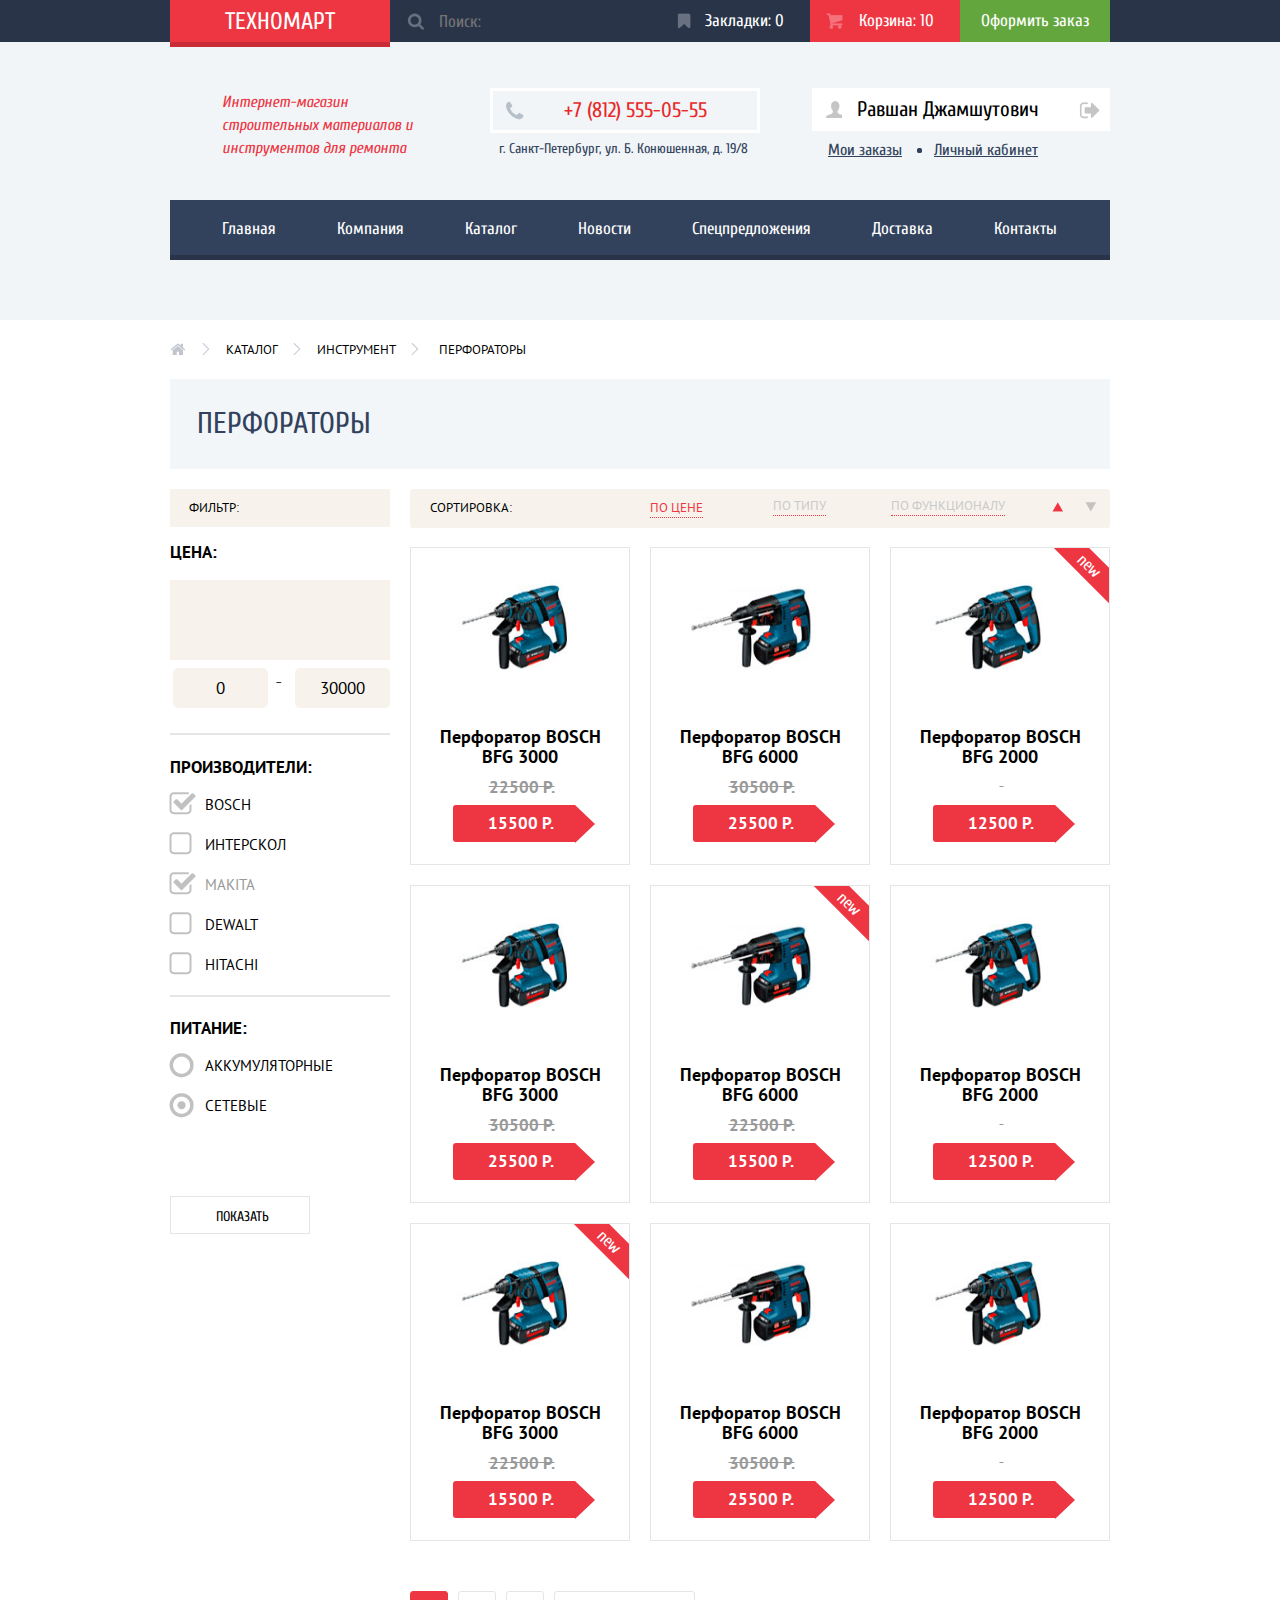
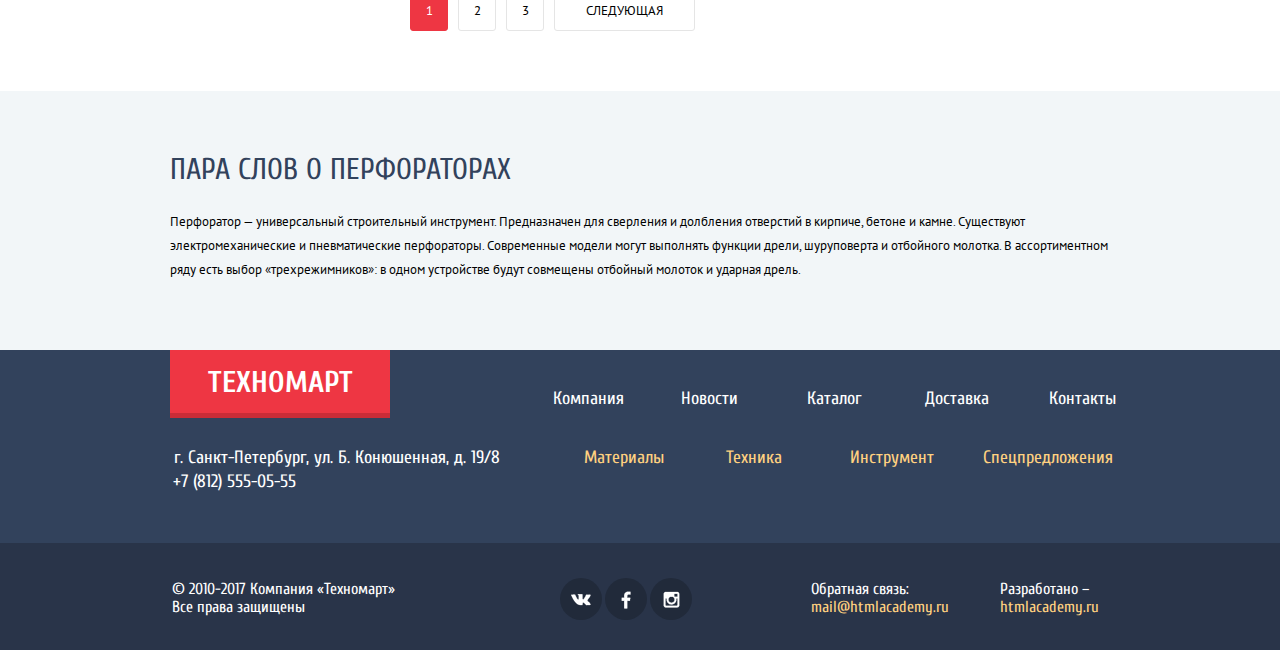
==== commit ecc08605: "Исправил замечания + Pixel Perfect" ====
--- a/catalog.html
+++ b/catalog.html
@@ -18,7 +18,7 @@
         <div class="header-up">
             <div class="container clearfix">
                 <div class="logo">
-                    <a class="header-logo">Техномарт</a>
+                    <a href="index.html" class="header-logo">Техномарт</a>
                 </div>
                 <form action="https://echo.htmlacademy.ru" method="post" class="search">
                     <input type="search" name="search" id="search" placeholder="Поиск:">
@@ -37,7 +37,7 @@
                     <span class="contacts-telephone">+7 (812) 555-05-55</span>
                     <span class="contacts-address">г. Санкт-Петербург, ул. Б. Конюшенная, д. 19/8</span>
                 </div>
-                <div class="user_form">
+                <div class="catalog-user_form">
                     <a href="#" class="user_form-user">Равшан Джамшутович</a>
                     <div class="user_form-menu">
                         <a href="#" class="user_form-menu-item">Мои заказы</a>
@@ -102,7 +102,7 @@
                             <h3 class="filter-title">Питание:</h3>
                             <input type="radio" name="charge" value="battery" id="battery">
                             <label for="battery">Аккумуляторные</label>
-                            <input type="radio" name="charge" value="net" id="net">
+                            <input type="radio" name="charge" value="net" id="net" checked>
                             <label for="net">Сетевые</label>
                         </div>
                         <button type="submit" class="filter-btn">Показать</button>
@@ -111,19 +111,13 @@
                 <section class="catalog-goods">
                     <div class="catalog-sorting-filter clearfix">
                         <span>Сортировка:</span>
-                        <ul class="catalog-sorting">
-                            <li><a href="#" class="sorting-option sorting-option-active">По цене</a></li>
-                            <li><a href="#" class="sorting-option">По типу</a></li>
-                            <li><a href="#" class="sorting-option">По функционалу</a></li>
-                        </ul>
-                        <ul class="catalog-sorting-arrows">
-                            <li>
-                                <a class="arrow-up arrow-up-active" href="#"></a>
-                            </li>
-                            <li>
-                                <a class="arrow-down" href="#"></a>
-                            </li>
-                        </ul>
+                        <div class="catalog-sorting">
+                            <a href="#" class="sorting-option sorting-option-active sorting-option-price">По цене</a>
+                            <a href="#" class="sorting-option sorting-option-type">По типу</a>
+                            <a href="#" class="sorting-option sorting-option-function">По функционалу</a>
+                            <a class="arrow-up arrow-up-active" href="#"></a>
+                            <a class="arrow-down" href="#"></a>
+                        </div>
                     </div>
                     <div class="goods clearfix">
                         <article class="goods-item">
@@ -133,8 +127,8 @@
                             </div>
                             <h1 class="popular-item-name"><a href="#">Перфоратор BOSCH</a></h1>
                             <p class="popular-item-name"><a href="#">BFG 3000</a></p>
-                            <p class="popular-item-old_price">22 500 Р.</p>
-                            <p class="popular-item-price">15 500 Р.</p>
+                            <p class="popular-item-old_price">22500 Р.</p>
+                            <p class="popular-item-price">15500 Р.</p>
                         </article>
                         <article class="goods-item">
                             <img src="img/bfg-6000.jpg" width="180" height="160" alt="Перфоратор Bosch BFG 6000">
@@ -143,8 +137,8 @@
                             </div>
                             <h1 class="popular-item-name"><a href="#">Перфоратор BOSCH</a></h1>
                             <p class="popular-item-name"><a href="#">BFG 6000</a></p>
-                            <p class="popular-item-old_price">30 500 Р.</p>
-                            <p class="popular-item-price">25 500 Р.</p>
+                            <p class="popular-item-old_price">30500 Р.</p>
+                            <p class="popular-item-price">25500 Р.</p>
                         </article>
                         <article class="goods-item icon-new">
                             <div class="item-buttons"> <a href="#" class="goods-item-buy">Купить</a>
@@ -154,7 +148,7 @@
                             <h1 class="popular-item-name"><a href="#">Перфоратор BOSCH</a></h1>
                             <p class="popular-item-name"><a href="#">BFG 2000</a></p>
                             <p class="popular-item-old_price">&nbsp;</p>
-                            <p class="popular-item-price">12 500 Р.</p>
+                            <p class="popular-item-price">12500 Р.</p>
                         </article>
                         <article class="goods-item">
                             <img src="img/bfg-3000.jpg" width="180" height="160" alt="Перфоратор Bosch BFG 3000">
@@ -163,8 +157,8 @@
                             </div>
                             <h1 class="popular-item-name"><a href="#">Перфоратор BOSCH</a></h1>
                             <p class="popular-item-name"><a href="#">BFG 3000</a></p>
-                            <p class="popular-item-old_price">30 500 Р.</p>
-                            <p class="popular-item-price">25 500 Р.</p>
+                            <p class="popular-item-old_price">30500 Р.</p>
+                            <p class="popular-item-price">25500 Р.</p>
                         </article>
                         <article class="goods-item icon-new">
                             <img src="img/bfg-6000.jpg" width="180" height="160" alt="Перфоратор Bosch BFG 6000">
@@ -173,8 +167,8 @@
                             </div>
                             <h1 class="popular-item-name"><a href="#">Перфоратор BOSCH</a></h1>
                             <p class="popular-item-name"><a href="#">BFG 6000</a></p>
-                            <p class="popular-item-old_price">22 500 Р.</p>
-                            <p class="popular-item-price">15 500 Р.</p>
+                            <p class="popular-item-old_price">22500 Р.</p>
+                            <p class="popular-item-price">15500 Р.</p>
                         </article>
                         <article class="goods-item">
                             <img src="img/bfg-2000.jpg" width="180" height="160" alt="Перфоратор Bosch BFG 2000">
@@ -184,7 +178,7 @@
                             <h1 class="popular-item-name"><a href="#">Перфоратор BOSCH</a></h1>
                             <p class="popular-item-name"><a href="#">BFG 2000</a></p>
                             <p class="popular-item-old_price">&nbsp;</p>
-                            <p class="popular-item-price">12 500 Р.</p>
+                            <p class="popular-item-price">12500 Р.</p>
                         </article>
                         <article class="goods-item icon-new">
                             <img src="img/bfg-3000.jpg" width="180" height="160" alt="Перфоратор Bosch BFG 3000">
@@ -193,8 +187,8 @@
                             </div>
                             <h1 class="popular-item-name"><a href="#">Перфоратор BOSCH</a></h1>
                             <p class="popular-item-name"><a href="#">BFG 3000</a></p>
-                            <p class="popular-item-old_price">22 500 Р.</p>
-                            <p class="popular-item-price">15 500 Р.</p>
+                            <p class="popular-item-old_price">22500 Р.</p>
+                            <p class="popular-item-price">15500 Р.</p>
                         </article>
                         <article class="goods-item">
                             <img src="img/bfg-6000.jpg" width="180" height="160" alt="Перфоратор Bosch BFG 6000">
@@ -203,8 +197,8 @@
                             </div>
                             <h1 class="popular-item-name"><a href="#">Перфоратор BOSCH</a></h1>
                             <p class="popular-item-name"><a href="#">BFG 6000</a></p>
-                            <p class="popular-item-old_price">30 500 Р.</p>
-                            <p class="popular-item-price">25 500 Р.</p>
+                            <p class="popular-item-old_price">30500 Р.</p>
+                            <p class="popular-item-price">25500 Р.</p>
                         </article>
                         <article class="goods-item">
                             <img src="img/bfg-2000.jpg" width="180" height="160" alt="Перфоратор Bosch BFG 2000">
@@ -214,11 +208,11 @@
                             <h1 class="popular-item-name"><a href="#">Перфоратор BOSCH</a></h1>
                             <p class="popular-item-name"><a href="#">BFG 2000</a></p>
                             <p class="popular-item-old_price">&nbsp;</p>
-                            <p class="popular-item-price">12 500 Р.</p>
+                            <p class="popular-item-price">12500 Р.</p>
                         </article>
                     </div>
                     <div class="goods-paginator">
-                        <a href="#" class="goods-paginator-active">1</a>
+                        <span class="goods-paginator-active">1</span>
                         <a href="#">2</a>
                         <a href="#">3</a>
                         <a href="#" class="goods-paginator-next">Следующая</a>
@@ -236,7 +230,7 @@
     <footer class="footer">
         <div class="footer-up">
             <div class="container clearfix">
-                <a href="#" class="footer-logo">Техномарт</a>
+                <a href="index.html" class="footer-logo">Техномарт</a>
                 <ul class="footer-company-menu">
                     <li>
                         <a href="#">Компания</a>
@@ -269,7 +263,7 @@
                             <a href="#">Техника</a>
                         </li>
                         <li>
-                            <a href="#">Иструменты</a>
+                            <a href="#">Инструмент</a>
                         </li>
                         <li>
                             <a href="#">Спецпредложения</a>
--- a/css/style.css
+++ b/css/style.css
@@ -36,7 +36,7 @@
     text-transform: uppercase;
     text-decoration: none;
     width: 220px;
-    padding: 8px 50px 8px 50px;
+    padding: 10px 50px 8px 55px;
     float: left;
     background-color: #ee3643;
     box-shadow: #ca2c37 0px 5px 0px 0px;
@@ -52,6 +52,16 @@
     box-shadow: #8e1e26 0px 5px 0px 0px;
 }
 
+.logo a {
+    font-family: "Cuprum", sans-serif, Arial;
+    font-size: 24px;
+    line-height: 24px;
+    font-weight: 100;
+    color: #ffffff;
+    text-transform: uppercase;
+    text-decoration: none;
+}
+
 form.search {
     font-family: "Cuprum", sans-serif, Arial;
     font-size: 17px;
@@ -64,9 +74,14 @@
 }
 
 form.search input {
+    font-family: "Cuprum", sans-serif, Arial;
+    font-size: 17px;
+    line-height: 18px;
+    font-weight: 400;
+    color: #000000;
     width: 270px;
     height: 42px;
-    padding: 12px 0 12px 45px;
+    padding: 12px 0 12px 49px;
     outline: 0;
     border: none;
     background-color: #293449;
@@ -77,11 +92,11 @@
 form.search:before {
     position: absolute;
     top: 13px;
-    left: 20px;
+    left: 17px;
     width: 17px;
     height: 17px;
     background: -626px -5px url("../img/icons/sprite.png") no-repeat;
-    content: "";    
+    content: "";
 }
 
 input[type="search"]:hover {
@@ -108,27 +123,34 @@
     text-decoration: none;
 }
 
-.bookmark,
+.bookmark {
+    display: block;
+    position: relative;
+    width: 150px;
+    padding: 12px 0 12px 45px;
+    float: left;
+}
+
 .cart {
     display: block;
     position: relative;
     width: 150px;
-    padding: 12px 0 12px 34px;
+    padding: 12px 0 12px 49px;
     float: left;
 }
 
 .cart:before {
     position: absolute;
     top: 13px;
-    left: 10px;
+    left: 16px;
     width: 17px;
     height: 16px;
     background: -255px -5px url("../img/icons/sprite.png") no-repeat;
-    content: "";    
+    content: "";
 }
 
 .cart-full {
-    background-color: #ee3643;    
+    background-color: #ee3643;
 }
 
 .cart-full:active {
@@ -138,17 +160,17 @@
 .bookmark:before {
     position: absolute;
     top: 13px;
-    left: 10px;
+    left: 17px;
     width: 14px;
     height: 16px;
     background: -282px -5px url("../img/icons/sprite.png") no-repeat;
-    content: ""; 
+    content: "";
 }
 
 .order {
     display: block;
     width: 150px;
-    padding: 12px 10px 12px 25px;
+    padding: 12px 10px 12px 21px;
     float: right;
     background-color: #63a63e;
 }
@@ -174,19 +196,19 @@
     color: #ee3643;
     font-style: italic;
     width: 310px;
-    padding: 15px 50px 8px 50px;
+    padding: 33px 50px 8px 52px;
     float: left;
 }
 
 .contacts {
     width: 320px;
-    padding: 35px 40px 40px 10px;
+    padding: 46px 40px 27px 10px;
     float: left;
 }
 
 .contacts-telephone {
     font-family: "Cuprum", sans-serif, Arial;
-    font-size: 17px;
+    font-size: 21px;
     line-height: 21px;
     font-weight: 400;
     color: #e9292a;
@@ -196,18 +218,19 @@
 .contacts-telephone {
     display: block;
     position: relative;
-    padding: 9px 42px 9px 70px;
+    padding: 9px 42px 9px 63px;
+    margin-bottom: 4px;
     border: 3px solid #ffffff;
 }
 
 .contacts-telephone:before {
     position: absolute;
     top: 10px;
-    left: 10px;
+    left: 12px;
     width: 19px;
     height: 19px;
     background: -579px -5px url("../img/icons/sprite.png") no-repeat;
-    content: "";     
+    content: "";
 }
 
 .contacts-address {
@@ -217,11 +240,18 @@
     font-weight: 400;
     color: #32425c;
     text-align: center;
-}
-
-.user_form {
+    padding-left: 9px;
+}
+
+.catalog-user_form {
     width: 300px;
-    padding: 35px 0 15px 30px;
+    padding: 46px 0 15px 2px;
+    float: right;
+}
+
+.index-user_form {
+    width: 300px;
+    padding: 46px 0 15px 19px;
     float: right;
 }
 
@@ -236,18 +266,18 @@
     position: relative;
     float: left;
     width: auto;
-    padding: 14px 27px 15px 40px;
+    padding: 12px 25px 11px 47px;
     background-color: #ffffff;
 }
 
 .user_form-login:before {
     position: absolute;
     top: 15px;
-    left: 10px;
+    left: 14px;
     width: 20px;
     height: 17px;
     background: -518px -5px url("../img/icons/sprite.png") no-repeat;
-    content: "";     
+    content: "";
 }
 
 .user_form-registration {
@@ -261,18 +291,18 @@
     float: left;
     width: auto;
     margin: 0 0 0 10px;
-    padding: 14px 18px 15px 25px;
+    padding: 12px 24px 11px 25px;
     background-color: #ffffff;
 }
 
 .user_form-login:hover,
 .user_form-registration:hover {
-    color: #ee3643;    
+    color: #ee3643;
 }
 
 .user_form-login:active,
 .user_form-registration:active {
-    color: rgba(0, 0, 0, .3);    
+    color: rgba(0, 0, 0, .3);
 }
 
 .user_form-user {
@@ -280,7 +310,8 @@
     font-size: 21px;
     line-height: 21px;
     font-weight: 400;
-    color: #e9292a;
+    color: #000000;
+    text-decoration: none;
     position: relative;
     display: block;
     padding-top: 11px;
@@ -291,22 +322,30 @@
 
 .user_form-user:before {
     position: absolute;
-    top: 15px;
-    left: 10px;
+    top: 13px;
+    left: 13px;
     width: 17px;
     height: 17px;
     background: -653px -5px url("../img/icons/sprite.png") no-repeat;
-    content: "";     
+    content: "";
 }
 
 .user_form-user:after {
     position: absolute;
-    top: 15px;
-    left: 240px;
+    top: 14px;
+    left: 267px;
     width: 21px;
     height: 17px;
     background: -548px -5px url("../img/icons/sprite.png") no-repeat;
-    content: "";     
+    content: "";
+}
+
+.user_form-user:hover {
+    color: #000000;
+}
+
+.user_form-user:active {
+    color: #b2b2b2;
 }
 
 .user_form-menu {
@@ -321,7 +360,7 @@
     font-weight: 400;
     color: #32425c;
     margin-left: 16px;
-    margin-right: 16px;
+    margin-right: 13px;
 }
 
 .user_form-menu-item:before {
@@ -333,7 +372,7 @@
     height: 5px;
     background-color: #32425c;
     border-radius: 50%;
-    content: "";    
+    content: "";
 }
 
 .user_form-menu-item:hover {
@@ -354,7 +393,7 @@
 .header-down li {
     display: inline-block;
     vertical-align: top;
-    padding: 15px 28px 20px 28px;
+    padding: 18px 27px 18px 31px;
 }
 
 .header-down a {
@@ -371,6 +410,8 @@
 }
 
 .menu {
+    padding-left: 21px;
+    padding-top: 2px;
     margin-bottom: 0px;
 }
 
@@ -382,12 +423,12 @@
 
 .breadcrumbs:after {
     position: absolute;
-    top: 22px;
-    left: 15px;
+    top: 23px;
+    left: 0px;
     width: 15px;
     height: 12px;
     background: -466px -5px url("../img/icons/sprite.png") no-repeat;
-    content: "";  
+    content: "";
     cursor: pointer;
 }
 
@@ -395,17 +436,24 @@
     position: relative;
     display: inline-block;
     float: left;
-    padding: 20px 20px 20px 20px;
+    padding: 21px 23px 20px 16px;
+}
+
+.breadcrumbs li:last-child {
+    position: relative;
+    display: inline-block;
+    float: left;
+    padding: 21px 23px 20px 20px;
 }
 
 .breadcrumbs li:before {
     position: absolute;
-    top: 22px;
-    left: 0px;
+    top: 23px;
+    left: -8px;
     width: 8px;
     height: 12px;
     background: -608px -5px url("../img/icons/sprite.png") no-repeat;
-    content: "";     
+    content: "";
 }
 
 .breadcrumbs a {
@@ -428,7 +476,7 @@
     display: block;
     float: left;
     width: 940px;
-    padding: 30px 0 30px 20px;
+    padding: 30px 0 30px 27px;
     margin-top: 0px;
     margin-bottom: 20px;
     background-color: #f2f6f8;
@@ -443,6 +491,93 @@
     float: left;
 }
 
+.filter label {
+    font-family: "PT Sans", sans-serif, Arial;
+    font-size: 15px;
+    line-height: 20px;
+    font-weight: 400;
+    color: #000000;
+    text-decoration: none;
+    text-transform: uppercase;
+    cursor: pointer;
+}
+
+input[type="checkbox"]:disabled+label,
+input[type="radio"]:disabled+label {
+    font-family: "PT Sans", sans-serif, Arial;
+    font-size: 15px;
+    line-height: 20px;
+    font-weight: 400;
+    color: #999999;
+    text-decoration: none;
+    text-transform: uppercase;
+}
+
+.filter input[type="radio"],
+.filter input[type="checkbox"] {
+    display: none;
+}
+
+.filter label {
+    display: block;
+    position: relative;
+    margin-left: 35px;
+    margin-bottom: 20px;
+}
+
+.filter input[type="text"] {
+    font-family: "PT Sans", sans-serif, Arial;
+    font-size: 17px;
+    line-height: 18px;
+    font-weight: 400;
+    color: #000000;
+}
+
+input[type="checkbox"]+label:before {
+    position: absolute;
+    top: -3px;
+    left: -36px;
+    width: 23px;
+    height: 23px;
+    background: -306px -5px url("../img/icons/sprite.png") no-repeat;
+    content: "";
+}
+
+input[type="radio"]+label:before {
+    position: absolute;
+    top: -3px;
+    left: -36px;
+    width: 25px;
+    height: 25px;
+    background: -376px -5px url("../img/icons/sprite.png") no-repeat;
+    content: "";
+}
+
+input[type="radio"]:checked+label::before {
+    position: absolute;
+    top: -3px;
+    left: -36px;
+    width: 25px;
+    height: 25px;
+    background: -411px -5px url("../img/icons/sprite.png") no-repeat;
+    content: "";
+}
+
+input[type="checkbox"]:checked+label::before {
+    position: absolute;
+    top: -3px;
+    left: -36px;
+    width: 27px;
+    height: 23px;
+    background: -339px -5px url("../img/icons/sprite.png") no-repeat;
+    content: "";
+}
+
+input[type="radio"]:disabled+label::before,
+input[type="checkbox"]:disabled+label::before {
+    color: #e9e9e9;
+}
+
 .filter-sorting {
     font-family: "PT Sans", sans-serif, Arial;
     font-size: 13px;
@@ -453,8 +588,13 @@
     text-transform: uppercase;
     display: block;
     width: 220px;
-    padding: 10px 0 10px 20px;
+    padding: 10px 0 10px 19px;
     background-color: #f7f3ec;
+}
+
+.filter-price_input {
+    margin-top: -2px;
+    padding-left: 3px;
 }
 
 .filter-title {
@@ -466,6 +606,8 @@
     text-decoration: none;
     text-transform: uppercase;
     display: block;
+    margin-top: 10px;
+    margin-bottom: 13px;
 }
 
 .filter-price_selection {
@@ -521,7 +663,12 @@
     background-color: #f7f3ec;
 }
 
-.filter-manufacturers {}
+.filter-manufacturers {
+    margin-bottom: 16.5px;
+    border-bottom-style: solid;
+    border-bottom-width: 2px;
+    border-bottom-color: #e5e5e5;
+}
 
 .filter-manufacturers input {
     display: block;
@@ -529,7 +676,7 @@
 }
 
 .filter-charge {
-    margin-bottom: 75px;
+    margin-bottom: 80px;
 }
 
 .filter-charge input {
@@ -537,27 +684,42 @@
     padding: 0 0 25px 35px;
 }
 
-.filter button {
-    display: block;
-    padding: 15px 40px 15px 40px;
+.filter-btn {
+    font-family: "Cuprum", sans-serif, Arial;
+    font-size: 14px;
+    line-height: 18px;
+    font-weight: 400;
+    color: #000000;
+    text-transform: uppercase;
+    text-decoration: none;
+    background-color: #ffffff;
+    cursor: pointer;
+    display: block;
+    padding: 11px 40px 7px 45px;
     border: 1px solid #e5e5e5;
 }
 
+.filter-btn:hover {
+    border-color: #bdc6ca;
+}
+
+.filter-btn:active {
+    border-color: #ee3643;
+}
+
 .catalog-sorting {
-    margin-top: 0px;
-    margin-bottom: 0px;
-}
-
-.catalog-sorting-arrows {
-    margin-top: 0px;
-    margin-bottom: 0px;    
+	position: relative;
+    float: right;
+    width: 480px;
 }
 
 .catalog-sorting-filter {
     display: block;
-    width: 700px;
-    padding: 10px 0 10px 20px;
+    padding-top: 10px;
+    padding-bottom: 10px;
+    margin-bottom: 19px;
     background-color: #f7f3ec;
+    border-radius: 3px;
 }
 
 .catalog-sorting-filter span {
@@ -570,8 +732,8 @@
     text-transform: uppercase;
     display: block;
     float: left;
-    width: 140px;
-    padding: 0px 20px 0px 15px;
+    width: 100px;
+    padding-left: 20px;
 }
 
 .catalog-sorting-filter li {
@@ -584,44 +746,98 @@
     text-decoration: none;
     display: inline-block;
     float: left;
-    width: 120px;
+    width: 113px;
+    margin-right: 8px;
 }
 
 .catalog-sorting a {
     text-decoration: none;
 }
 
-.sorting-option-active,
-.sorting-option-active:hover {
-    color: #ee3643;
-    border-bottom: none;
-}
-
-.sorting-option-active:before {
-    color: #ee3643;
+.arrow-up:after {
+    position: absolute;
+    top: 5px;
+    left: 110px;
+    width: 11px;
+    height: 10px;
+    background: url("../img/icons/icon-up-dir.png") no-repeat;
+    content: "";
+}
+
+.arrow-down:after {
+    position: absolute;
+    top: 5px;
+    left: 140px;
+    width: 11px;
+    height: 10px;
+    background: url("../img/icons/icon-down-dir.png") no-repeat;
+    content: "";
 }
 
 .sorting-option {
-    color: #c4c1bb;
+    font-family: "PT Sans", sans-serif, Arial;
+    font-size: 13px;
+    line-height: 18px;
+    font-weight: 400;
+    color: #c9c9c9;
     border-bottom-style: dotted;
     border-bottom-color: #ee3643;
     border-bottom-width: thin;
-}
-
-.sorting-option:hover {
-    color: #000000;
+    text-transform: uppercase;
+    text-decoration: none;
+}
+
+.sorting-option:hover  {
+	color: #000000;
     border-bottom-style: solid;
-    border-bottom-color: #ee3643;
-    border-bottom-width: thin;
-}
-
-.sorting-option:active {
+}
+
+.sorting-option:active  {
     color: #ee3643;
     border-bottom-style: none;
 }
 
+.catalog-sorting a {
+    display: inline-block;
+    vertical-align: top;
+}
+
+.sorting-option-price {
+    margin-right: 70px;
+	margin-left: 20px;
+}
+
+.sorting-option-type {
+    margin-right: 65px;
+	margin-left: -3px;
+    margin-top: -2px;
+}
+
+.sorting-option-function {
+    margin-left: 45px;
+	margin-left: -3px;
+    margin-top: -2px;
+}
+
+.arrow-up {
+    position: relative;
+    margin-left: -66px;
+    margin-top: -2px;
+}
+
+.arrow-down {
+    position: relative;
+    margin-right: 15px;
+    margin-top: -2px;
+}
+
+.sorting-option-active {
+    color: #ee3643;
+}
+
 .goods {
     position: relative;
+	margin-top: -20px;
 }
 
 .catalog-goods {
@@ -631,7 +847,7 @@
 
 .goods-item {
     float: left;
-    width: 218px;
+    width: 220px;
     margin-right: 20px;
     margin-top: 20px;
     min-height: 318px;
@@ -648,7 +864,7 @@
 
 .goods-item:hover {
     box-shadow: 0 10px 25px rgba(41, 52, 73, .5);
-    border: 1px solid transparent; 
+    border: 1px solid transparent;
 }
 
 .item-buttons {
@@ -658,7 +874,7 @@
     width: 218px;
     height: 150px;
     padding-top: 45px;
-    background-color: #ffffff;    
+    background-color: #ffffff;
 }
 
 .goods-item:hover .item-buttons {
@@ -697,11 +913,11 @@
     width: 17px;
     height: 16px;
     background: -255px -5px url("../img/icons/sprite.png") no-repeat;
-    content: ""; 
+    content: "";
 }
 
 .goods-item-buy:hover {
-    background-color: #5fbb2d;    
+    background-color: #5fbb2d;
 }
 
 .goods-item-buy:active {
@@ -728,26 +944,41 @@
 }
 
 .goods-item-bookmark:hover {
-    border-color: #32425c;   
+    border-color: #32425c;
 }
 
 .goods-item-bookmark:active {
-    border-color: #32425c;   
+    border-color: #32425c;
 }
 
 .goods-paginator {
-    margin-top: 55px;
-    margin-bottom: 50px;
-}
-
-.goods-paginator a {
+    font-size: 0;
+    margin-bottom: 60px;
+	margin-top: 50px;
+}
+
+.goods-paginator a,
+.goods-paginator span {
+    font-family: "PT Sans", sans-serif, Arial;
+    font-size: 13px;
+    line-height: 18px;
+    font-weight: 400;
+    color: #000000;
+    text-decoration: none;
+    text-transform: uppercase;
     display: inline-block;
-    width: 40px;
-    min-height: 40px;
+    padding-top: 9.5px;
+    padding-bottom: 10px;
+    padding-left: 15px;
+    padding-right: 14px;
     margin-right: 10px;
-    text-align: center;
-    border-radius: 5px;
+    border-radius: 3px;
     border: 1px solid #e5e5e5;
+	
+}
+
+.goods-paginator span {
+    color: #ffffff;
 }
 
 .goods-paginator a:hover {
@@ -758,9 +989,20 @@
     border-color: #ee3643;
 }
 
+.goods-paginator .goods-paginator-next {
+    padding-left: 31px;
+    padding-right: 31px;
+}
+
+.goods-paginator .goods-paginator-active {
+    padding-right: 14px;
+    border: 1px solid #ee3643;
+    background-color: #ee3643;
+}
+
 .seo-text {
     background-color: #f2f6f8;
-    padding: 70px 0 70px 0;
+    padding: 40px 1px 35px 0;
 }
 
 .seo-text p {
@@ -769,6 +1011,8 @@
     line-height: 24px;
     font-weight: 400;
     color: #000000;
+    margin-top: -20px;
+    margin-bottom: 33px;
 }
 
 .seo-text-title {
@@ -792,17 +1036,17 @@
     text-align: center;
     font-size: 17px;
     line-height: 25px;
-    top: 10px;
+    top: 5px;
     right: -30px;
     color: white;
     content: "new";
     background-color: #ee3643;
-    transform: rotate(45deg);   
+    transform: rotate(45deg);
 }
 
 .offer {
     margin-top: 60px;
-    margin-bottom: 30px;
+    margin-bottom: 35px;
 }
 
 .offer-item {
@@ -810,10 +1054,10 @@
     float: left;
     position: relative;
     width: 300px;
-    min-height: 125px;
-    padding: 0px 0 20px 23px;
+    min-height: 123px;
+    padding: 0px 0 15px 23px;
     margin-right: 20px;
-    margin-bottom: 20px;
+    margin-bottom: 19px;
     background-color: dodgerblue;
     overflow: hidden;
 }
@@ -834,8 +1078,9 @@
     line-height: 30px;
     font-weight: 700;
     color: #ffffff;
-    text-transform: uppercase;
-    margin-bottom: 15px;
+    margin-top: 0px;
+    margin-bottom: 0px;
+    padding: 20px 5px 14px 0px;
 }
 
 .offer-item-info {
@@ -849,7 +1094,7 @@
     display: block;
     text-align: center;
     width: 135px;
-    padding: 10px 0 10px 0;
+    padding: 9px 2px 9px 4px;
     background-color: rgba(0, 0, 0, .1);
     border-radius: 5px;
 }
@@ -882,8 +1127,8 @@
 
 .offer-tool:after {
     position: absolute;
-    top: 31px;
-    left: 198px;
+    top: 30px;
+    left: 196px;
     width: 76px;
     height: 65px;
     background: -838px -5px url("../img/icons/sprite.png") no-repeat;
@@ -891,12 +1136,12 @@
 }
 
 .offer-equipment {
-    background-color: #85d179;
+    background-color: #cc79d1;
 }
 
 .offer-equipment:after {
     position: absolute;
-    top: 31px;
+    top: 29px;
     left: 190px;
     width: 80px;
     height: 65px;
@@ -905,13 +1150,13 @@
 }
 
 .offer-discounts {
-    background-color: #cc79d1;
+    background-color: #85d179;
 }
 
 .offer-discounts:after {
     position: absolute;
-    top: 31px;
-    left: 195px;
+    top: 24px;
+    left: 196px;
     width: 60px;
     height: 75px;
     background: -95px -5px url("../img/icons/sprite.png") no-repeat;
@@ -924,7 +1169,7 @@
 
 .offer-delivery:after {
     position: absolute;
-    top: 31px;
+    top: 32px;
     left: 190px;
     width: 80px;
     height: 65px;
@@ -936,7 +1181,7 @@
     display: inline-block;
     float: left;
     width: 620px;
-    min-height: 270px;
+    min-height: 266px;
     margin-right: 20px;
 }
 
@@ -947,7 +1192,7 @@
     font-weight: 700;
     color: #ffffff;
     text-transform: uppercase;
-    margin: 20px 0 0 40px;
+    margin: 23px 0 0 23px;
 }
 
 .offer-slider-info {
@@ -957,7 +1202,7 @@
     font-weight: 400;
     color: #ffffff;
     text-decoration: none;
-    margin: 10px 0 0 40px;
+    margin: 2px 0 0 25px;
 }
 
 .offer-slider-drill {
@@ -981,7 +1226,8 @@
     width: 195px;
     padding-top: 10px;
     padding-bottom: 10px;
-    margin: 120px 0 0 40px;
+    padding-left: 6px;
+    margin: 121px 0 0 24px;
     background-color: #ee3643;
     text-align: center;
     border-radius: 5px;
@@ -1014,6 +1260,7 @@
     float: left;
     margin: 0;
     width: 380px;
+    margin-left: -3px;
 }
 
 .popular-btn {
@@ -1027,12 +1274,13 @@
     text-align: center;
     display: block;
     float: right;
-    width: 250px;
+    width: 253px;
     padding-top: 10px;
     padding-bottom: 10px;
-    margin-right: 24px;
+    margin-right: -1px;
+    margin-top: -4px;
     background-color: #ee3643;
-    border-radius: 5px;
+    border-radius: 3px;
 }
 
 .popular-btn:hover {
@@ -1052,7 +1300,7 @@
     position: relative;
     overflow: hidden;
     float: left;
-    width: 218px;
+    width: 220px;
     margin-right: 20px;
     min-height: 318px;
     border: 1px solid #e5e5e5;
@@ -1062,7 +1310,7 @@
 
 .popular-item:hover {
     box-shadow: 0 10px 25px rgba(41, 52, 73, .5);
-    border: 1px solid transparent;    
+    border: 1px solid transparent;
 }
 
 .popular-item-name {
@@ -1072,7 +1320,17 @@
     font-weight: 700;
     color: #000000;
     text-align: center;
-    margin-top: 37px;
+    padding-top: 4px;
+}
+
+p.popular-item-name {
+    margin-top: -16px;
+    margin-bottom: 11px;
+}
+
+.popular-item-name a {
+    text-decoration: none;
+    color: #000000;
 }
 
 .popular-item-old_price {
@@ -1084,7 +1342,8 @@
     text-decoration: line-through;
     text-align: center;
     margin: 0 auto;
-    padding-bottom: 5px;
+    padding-bottom: 9px;
+    padding-left: 3px;
 }
 
 .popular-item-price {
@@ -1094,20 +1353,17 @@
     font-weight: 700;
     color: #ffffff;
     text-align: center;
-    margin-top: 37px;
-}
-
-.popular-item-price {
     position: relative;
     width: 122px;
-    padding-top: 10px;
+    padding-top: 9px;
+    padding-left: 14px;
     padding-bottom: 10px;
-    text-align: center;
     margin: 0 auto;
     margin-bottom: 20px;
+    margin-left: 42px;
     background-color: #ee3643;
-    border-top-left-radius: 5px;
-    border-bottom-left-radius: 5px;
+    border-top-left-radius: 3px;
+    border-bottom-left-radius: 3px;
 }
 
 .popular-item-price:after {
@@ -1128,17 +1384,16 @@
 }
 
 .popular-brand {
-    margin-bottom: 60px;
+    margin-bottom: 65px;
 }
 
 .brand-logo {
     display: block;
     float: left;
-    width: 218px;
-    min-height: 145px;
+    width: 220px;
+    min-height: 143px;
     margin-right: 20px;
     margin-bottom: 20px;
-    padding-top: 40px;
     vertical-align: top;
     border: 1px solid #e5e5e5;
     text-align: center;
@@ -1169,6 +1424,7 @@
 
 .service {
     padding-top: 35px;
+    padding-bottom: 69px;
     background-color: #f2f6f8;
 }
 
@@ -1179,6 +1435,7 @@
     font-weight: 400;
     color: #32425c;
     text-transform: uppercase;
+    padding-top: 5px;
 }
 
 .service-top-text {
@@ -1187,6 +1444,8 @@
     line-height: 24px;
     font-weight: 400;
     color: #000000;
+    margin-top: 0px;
+    margin-bottom: 0px;
 }
 
 .service-menu-item {
@@ -1218,7 +1477,7 @@
     color: #000000;
     width: 280px;
     margin-bottom: 0px;
-    margin-top: 0px;
+    margin-top: -4px;
     position: relative;
     z-index: 3;
 }
@@ -1227,7 +1486,7 @@
     float: left;
     display: block;
     width: 240px;
-    padding-top: 25px;
+    padding-top: 57px;
     padding-bottom: 20px;
     position: relative;
 }
@@ -1238,19 +1497,19 @@
 
 .service-menu:before {
     position: absolute;
-    top: 15px;
+    top: 30px;
     left: 230px;
     width: 10px;
     min-height: 272px;
     background: 0 0 no-repeat url("../img/shadow.png");
-    content: "";   
+    content: "";
 }
 
 .service-menu-item {
     display: block;
     width: 240px;
     min-height: 60px;
-    padding: 20px 0 25px 20px;
+    padding: 12px 0 17px 22px;
     list-style-type: none;
     background-color: #32425c;
     border-bottom: 1px solid #293449;
@@ -1272,7 +1531,7 @@
 .service-right {
     float: right;
     width: 620px;
-    padding-top: 25px;
+    padding-top: 57px;
     padding-bottom: 20px;
     min-height: 284px;
     position: relative;
@@ -1282,8 +1541,8 @@
     position: absolute;
     width: 486px;
     height: 283px;
-    bottom: 0;
-    right: 0;
+    bottom: -70px;
+    right: -26px;
     background: 0 0 no-repeat url("../img/service-delivery.png");
     content: "";
     z-index: 1;
@@ -1294,8 +1553,8 @@
     position: absolute;
     width: 486px;
     height: 283px;
-    bottom: 0;
-    right: 0;
+    bottom: -70px;
+    right: -26px;
     background: 0 0 no-repeat url("../img/service-guarantee.png");
     content: "";
     z-index: 1;
@@ -1306,8 +1565,8 @@
     position: absolute;
     width: 486px;
     height: 283px;
-    bottom: 0;
-    right: 0;
+    bottom: -70px;
+    right: -26px;
     background: 0 0 no-repeat url("../img/service-credit.png");
     content: "";
     z-index: 1;
@@ -1318,8 +1577,8 @@
 }
 
 .company {
-    padding-top: 80px;
-    padding-bottom: 85px;
+    padding-top: 54px;
+    padding-bottom: 84px;
 }
 
 .company-about {
@@ -1342,6 +1601,8 @@
     line-height: 24px;
     font-weight: 400;
     color: #000000;
+    margin-bottom: 25px;
+    margin-top: 0px;
 }
 
 .company-about-list li {
@@ -1354,8 +1615,9 @@
 }
 
 .company-about-list {
-    margin-left: 36px;
-    margin-bottom: 55px;
+    margin-left: -4px;
+    margin-top: -3px;
+    margin-bottom: 36px;
 }
 
 .company-about-list li {
@@ -1392,7 +1654,7 @@
     text-align: center;
     margin-right: 24px;
     background-color: #ee3643;
-    border-radius: 5px;
+    border-radius: 3px;
 }
 
 .company-btn:hover {
@@ -1437,12 +1699,13 @@
     text-decoration: none;
     width: 100%;
     display: block;
-    padding-top: 10px;
+    padding-top: 11px;
     padding-bottom: 10px;
+    padding-left: 5px;
     text-align: center;
     margin-right: 24px;
     background-color: #ee3643;
-    border-radius: 5px;
+    border-radius: 3px;
 }
 
 .company-contact-btn:hover {
@@ -1459,6 +1722,7 @@
 
 .footer-up {
     background-color: #32425c;
+    padding-bottom: 10px;
 }
 
 .footer-logo {
@@ -1472,7 +1736,7 @@
     display: block;
     float: left;
     width: 220px;
-    padding-top: 19px;
+    padding-top: 18px;
     padding-bottom: 15px;
     text-align: center;
     background-color: #ee3643;
@@ -1490,17 +1754,17 @@
 }
 
 .footer-company-menu {
-    display: block;
     float: right;
-    width: 700px;
+    padding-top: 39px;
 }
 
 .footer-company-menu li {
+    display: inline-block;
+    vertical-align: top;
+    width: 121px;
     text-align: right;
-    display: inline-block;
-    width: 120px;
-    vertical-align: top;
-    padding: 20px 20px;
+    margin-top: -14px;
+	padding-left: 60px;
 }
 
 .footer-company-menu a {
@@ -1526,7 +1790,7 @@
 }
 
 .footer-middle {
-    padding-bottom: 30px;
+    padding-bottom: 39px;
 }
 
 .footer-middle-address {
@@ -1542,12 +1806,19 @@
 
 .footer-middle-address p {
     margin-bottom: 0px;
+    margin-top: 19px;
+    margin-left: 4px;
+}
+
+.footer-middle-address span {
+    margin-left: 3px;
 }
 
 .footer-shop-menu {
     display: block;
     float: right;
     width: 600px;
+    margin-top: 19px;
 }
 
 .footer-shop-menu li {
@@ -1555,6 +1826,8 @@
     vertical-align: top;
     width: 130px;
     text-align: center;
+    padding-left: 34px;
+    padding-right: 22px;
 }
 
 .footer-shop-menu a {
@@ -1577,7 +1850,7 @@
 
 .footer-down {
     padding-top: 35px;
-    padding-bottom: 65px;
+    padding-bottom: 72px;
     background-color: #293449;
 }
 
@@ -1595,6 +1868,11 @@
     margin-right: 100px;
 }
 
+.footer-down-copyright {
+    padding-left: 2px;
+    padding-top: 2px;
+}
+
 .footer-down-design a,
 .footer-down-feedback a {
     color: #ffd180;
@@ -1616,7 +1894,8 @@
     display: block;
     float: left;
     width: 135px;
-    margin-right: 117px;
+    margin-right: 115px;
+    margin-left: 50px;
     min-height: 40px;
 }
 
@@ -1642,7 +1921,7 @@
     width: 20px;
     height: 12px;
     background: -683px -5px url("../img/icons/sprite.png") no-repeat;
-    content: "";   
+    content: "";
 }
 
 .footer-social-fb:before {
@@ -1652,7 +1931,7 @@
     width: 10px;
     height: 18px;
     background: -446px -5px url("../img/icons/sprite.png") no-repeat;
-    content: "";    
+    content: "";
 }
 
 .footer-social-inst:before {
@@ -1662,17 +1941,83 @@
     width: 17px;
     height: 17px;
     background: -491px -5px url("../img/icons/sprite.png") no-repeat;
-    content: "";    
+    content: "";
 }
 
 .footer-down-feedback {
     float: left;
     width: 140px;
-    margin-right: 90px;
+    margin-right: 40px;
+    margin-left: 1px;
+    margin-top: 2px;
 }
 
 .footer-down-design {
     float: right;
     width: 110px;
     margin-right: 0px;
-}
+	margin-top: 2px;
+}
+
+.map {
+    display: none;
+    position: fixed;
+    top: 50%;
+    left: 50%;
+    width: 940px;
+    height: 447px;
+    margin-left: -470px;
+    margin-top: -230px;
+    box-shadow: 0 10px 25px rgba(41, 52, 73, .5);
+    z-index: 5000;
+}
+
+.map figure {
+    width: 940px;
+    height: 447px;
+    margin: 0 auto;
+    background-color: #E9E5DC;
+}
+
+.map-close {
+    position: absolute;
+    right: 40px;
+    top: 20px;
+    cursor: pointer;
+}
+
+.map-close:before {
+    position: absolute;
+    top: -2px;
+    left: 10px;
+    width: 25px;
+    height: 5px;
+    transform: rotate(-45deg);
+    background: #ee3643;
+    font-size: 40px;
+    font-weight: 400;
+    content: "";
+}
+
+.map-close:after {
+    position: absolute;
+    top: -2px;
+    left: 10px;
+    width: 25px;
+    height: 5px;
+    transform: rotate(45deg);
+    background: #ee3643;
+    font-size: 40px;
+    font-weight: 400;
+    content: "";
+}
+
+.map-close:hover:before,
+.map-close:hover:after {
+    background-color: #ca2c37;
+}
+
+.map-close:active:before,
+.map-close:active:after {
+    background-color: #ba2732;
+}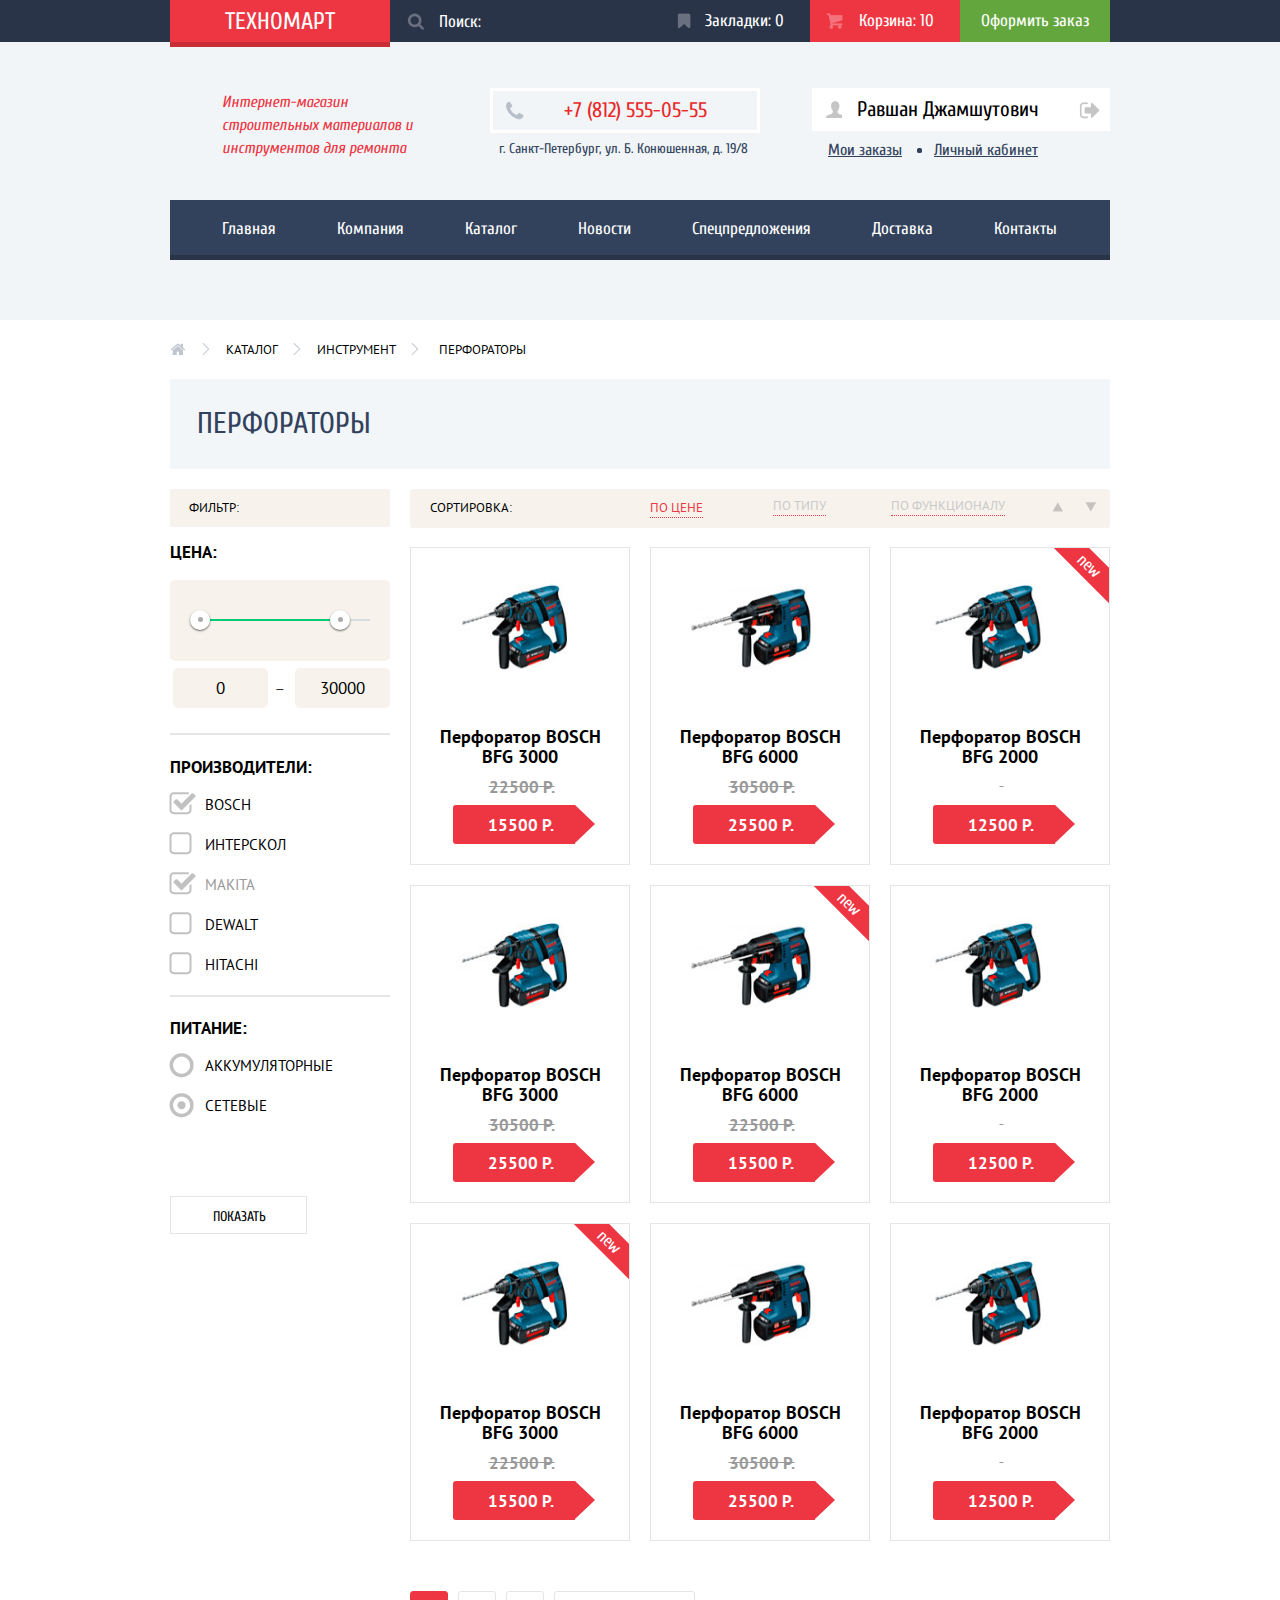
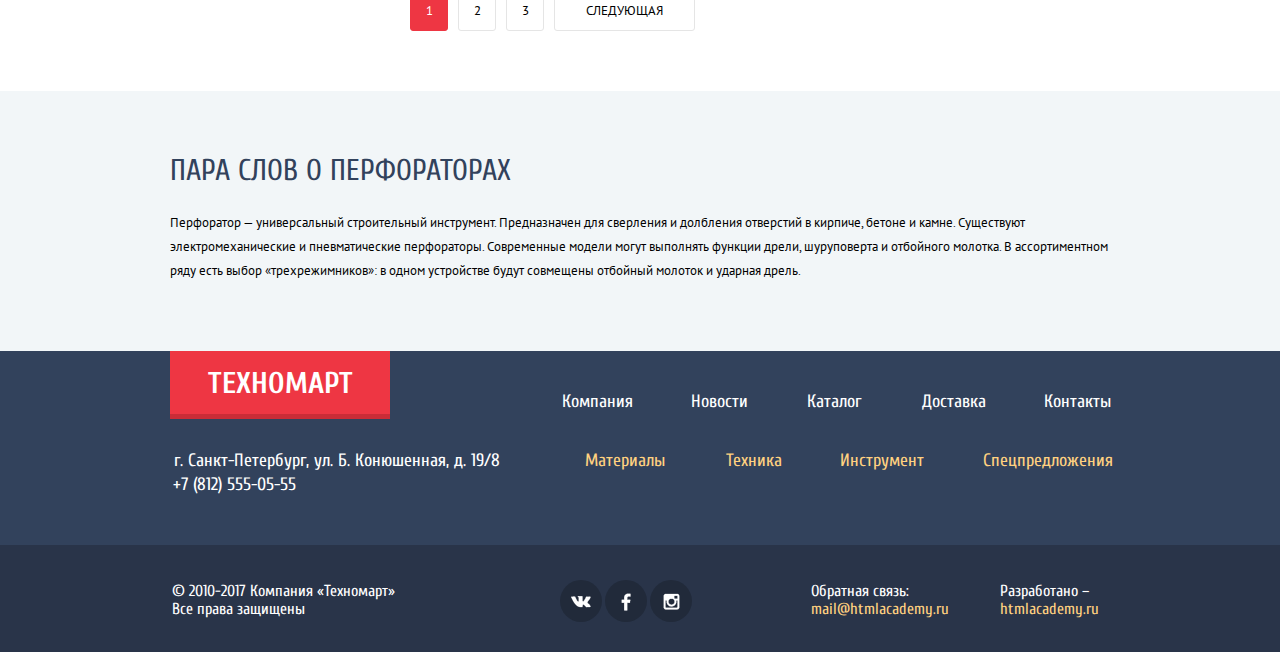
==== commit 16da47c6: "Правки по базовым критериям" ====
--- a/catalog.html
+++ b/catalog.html
@@ -7,7 +7,7 @@
     <meta name="description" content="">
     <meta name="keywords" content="">
 
-    <link href="https://fonts.googleapis.com/css?family=Cuprum:400,400i,700,700i|PT+Sans:400,400i,700,700i" rel="stylesheet">
+    <link href="https://fonts.googleapis.com/css?family=Cuprum:400,400i,700,700i|PT+Sans:400,400i,700,700i&amp;subset=cyrillic" rel="stylesheet">
 
     <link rel="stylesheet" href="css/normalize.css" type="text/css">
     <link rel="stylesheet" href="css/style.css" type="text/css">
@@ -75,12 +75,17 @@
                         <div class="filter-price">
                             <h3 class="filter-title">Цена:</h3>
                             <div class="filter-price_selection">
-                                <div class="filter-scale"></div>
-                                <div class="filter-min"></div>
-                                <div class="filter-max"></div>
+                                <div class="filter-controls">
+                                    <div class="filter-scale">
+                                        <div class="filter-scale-bar"></div>
+                                    </div>
+
+                                    <div class="filter-toggle filter-toggle-min"></div>
+                                    <div class="filter-toggle filter-toggle-max"></div>
+                                </div>
                                 <div class="filter-price_input clearfix">
                                     <input class="filter-price-min" type="text" value="0">
-                                    <span>&#8211;</span>
+                                    <span class="filter-minus-sign">&#8212;</span>
                                     <input class="filter-price-max" type="text" value="30000">
                                 </div>
                             </div>
@@ -294,6 +299,14 @@
             </div>
         </div>
     </footer>
+    <div class="cart-notification">
+        <a href="#" class="cart-notification-close"></a>
+        <p class="cart-notification-title">Товар добавлен в корзину!</p>
+        <div class="cart-notification-decision">
+            <a class="cart-order-btn">Оформить заказ</a>
+            <a href="#" class="cart-cancel-btn">Продолжить покупки</a>
+        </div>
+    </div>
 </body>
 
 </html>
--- a/css/style.css
+++ b/css/style.css
@@ -82,11 +82,69 @@
     width: 270px;
     height: 42px;
     padding: 12px 0 12px 49px;
-    outline: 0;
-    border: none;
     background-color: #293449;
     outline: none;
     border: none;
+}
+
+form.search input::-webkit-input-placeholder {
+    font-family: "Cuprum", sans-serif, Arial;
+    font-size: 17px;
+    line-height: 18px;
+    font-weight: 400;
+    color: #ffffff;
+}
+
+form.search input::-moz-placeholder {
+    font-family: "Cuprum", sans-serif, Arial;
+    font-size: 17px;
+    line-height: 18px;
+    font-weight: 400;
+    color: #ffffff;
+}
+
+form.search input::-moz-placeholder {
+    font-family: "Cuprum", sans-serif, Arial;
+    font-size: 17px;
+    line-height: 18px;
+    font-weight: 400;
+    color: #ffffff;
+}
+
+form.search input::-ms-input-placeholder {
+    font-family: "Cuprum", sans-serif, Arial;
+    font-size: 17px;
+    line-height: 18px;
+    font-weight: 400;
+    color: #ffffff;
+}
+
+form.search input:focus::-webkit-input-placeholder {
+    font-family: "Cuprum", sans-serif, Arial;
+    font-size: 17px;
+    line-height: 18px;
+    font-weight: 400;
+    color: #000000;
+}
+
+form.search input:focus::-moz-placeholder {
+    font-family: "Cuprum", sans-serif, Arial;
+    font-size: 17px;
+    line-height: 18px;
+    font-weight: 400;
+    color: #000000;
+}
+
+form.search input:focus::-ms-input-placeholder {
+    font-family: "Cuprum", sans-serif, Arial;
+    font-size: 17px;
+    line-height: 18px;
+    font-weight: 400;
+    color: #000000;
+}
+
+form.search input:hover {
+    background-color: #212a3a;
 }
 
 form.search:before {
@@ -99,13 +157,23 @@
     content: "";
 }
 
+form.search:hover::before {
+    position: absolute;
+    top: 13px;
+    left: 17px;
+    width: 17px;
+    height: 17px;
+    background: -876px -5px url("../img/icons/sprite-icon.png") no-repeat;
+    content: "";
+}
+
 input[type="search"]:hover {
     color: #ffffff;
 }
 
 input[type="search"]:focus,
 input[type="search"]:active {
-    color: #ee3643;
+    color: #000000;
 }
 
 form.search input:focus {
@@ -167,6 +235,57 @@
     content: "";
 }
 
+.bookmark:hover,
+.cart:hover {
+    background-color: #212a3a;
+}
+
+.bookmark:active,
+.cart:active {
+    color: rgba(255, 255, 255, .6);
+    background-color: #161d29;
+}
+
+.bookmark:hover::before {
+    position: absolute;
+    top: 13px;
+    left: 17px;
+    width: 14px;
+    height: 16px;
+    background: -134px -5px url("../img/icons/sprite-icon.png") no-repeat;
+    content: "";
+}
+
+.bookmark:active::before {
+    position: absolute;
+    top: 13px;
+    left: 17px;
+    width: 14px;
+    height: 16px;
+    background: -110px -5px url("../img/icons/sprite-icon.png") no-repeat;
+    content: "";
+}
+
+.cart:hover::before {
+    position: absolute;
+    top: 13px;
+    left: 17px;
+    width: 17px;
+    height: 16px;
+    background: -59px -5px url("../img/icons/sprite-icon.png") no-repeat;
+    content: "";
+}
+
+.cart:active::before {
+    position: absolute;
+    top: 13px;
+    left: 17px;
+    width: 17px;
+    height: 16px;
+    background: -32px -5px url("../img/icons/sprite-icon.png") no-repeat;
+    content: "";
+}
+
 .order {
     display: block;
     width: 150px;
@@ -305,6 +424,26 @@
     color: rgba(0, 0, 0, .3);
 }
 
+.user_form-login:hover::before {
+    position: absolute;
+    top: 15px;
+    left: 14px;
+    width: 20px;
+    height: 17px;
+    background: -699px -5px url("../img/icons/sprite-icon.png") no-repeat;
+    content: "";
+}
+
+.user_form-login:active::before {
+    position: absolute;
+    top: 15px;
+    left: 14px;
+    width: 20px;
+    height: 17px;
+    background: -669px -5px url("../img/icons/sprite-icon.png") no-repeat;
+    content: "";
+}
+
 .user_form-user {
     font-family: "Cuprum", sans-serif, Arial;
     font-size: 21px;
@@ -337,6 +476,46 @@
     width: 21px;
     height: 17px;
     background: -548px -5px url("../img/icons/sprite.png") no-repeat;
+    content: "";
+}
+
+.user_form-user:hover::before {
+    position: absolute;
+    top: 13px;
+    left: 13px;
+    width: 17px;
+    height: 17px;
+    background: -1053px -5px url("../img/icons/sprite-icon.png") no-repeat;
+    content: "";
+}
+
+.user_form-user:hover::after {
+    position: absolute;
+    top: 14px;
+    left: 267px;
+    width: 21px;
+    height: 17px;
+    background: -791px -5px url("../img/icons/sprite-icon.png") no-repeat;
+    content: "";
+}
+
+.user_form-user:active::before {
+    position: absolute;
+    top: 13px;
+    left: 13px;
+    width: 17px;
+    height: 17px;
+    background: -1023px -5px url("../img/icons/sprite-icon.png") no-repeat;
+    content: "";
+}
+
+.user_form-user:active::after {
+    position: absolute;
+    top: 14px;
+    left: 267px;
+    width: 21px;
+    height: 17px;
+    background: -760px -5px url("../img/icons/sprite-icon.png") no-repeat;
     content: "";
 }
 
@@ -639,12 +818,59 @@
     margin-left: 8px;
 }
 
+.filter-controls {
+    position: relative;
+    height: 41px;
+    padding-top: 39px;
+    padding-bottom: 42px;
+    padding-left: 20px;
+    padding-right: 20px;
+    margin-bottom: 9px;
+    background-color: #f7f3ec;
+    border-radius: 5px;
+}
+
 .filter-scale {
-    display: block;
-    width: 220px;
-    min-height: 80px;
-    margin-bottom: 10px;
-    background-color: #f7f3ec;
+    position: relative;
+    height: 2px;
+    background-color: #d7dcde;
+}
+
+.filter-scale-bar {
+    position: absolute;
+    width: 150px;
+    height: 2px;
+    background-color: #00ca74;
+}
+
+.filter-toggle {
+    position: absolute;
+    width: 20px;
+    height: 20px;
+    border-radius: 50%;
+    box-shadow: 0px 1px 2px 0px rgba(50, 50, 50, 0.75);
+    background-color: #ffffff;
+    cursor: pointer;
+}
+
+.filter-toggle:before {
+    position: absolute;
+    top: 7px;
+    left: 7.5px;
+    width: 5px;
+    height: 5px;
+    border-radius: 50%;
+    background-color: #ababab;
+    content: "";
+}
+
+.filter-toggle-min {
+    top: 30px;
+}
+
+.filter-toggle-max {
+    top: 30px;
+    left: 160px;
 }
 
 .filter-price-min {
@@ -661,6 +887,11 @@
     width: 95px;
     min-height: 40px;
     background-color: #f7f3ec;
+}
+
+.filter-minus-sign {
+    position: absolute;
+    top: 675px;
 }
 
 .filter-manufacturers {
@@ -695,7 +926,7 @@
     background-color: #ffffff;
     cursor: pointer;
     display: block;
-    padding: 11px 40px 7px 45px;
+    padding: 11px 40px 7px 42px;
     border: 1px solid #e5e5e5;
 }
 
@@ -708,7 +939,7 @@
 }
 
 .catalog-sorting {
-	position: relative;
+    position: relative;
     float: right;
     width: 480px;
 }
@@ -760,7 +991,27 @@
     left: 110px;
     width: 11px;
     height: 10px;
-    background: url("../img/icons/icon-up-dir.png") no-repeat;
+    background: -930px -5px url("../img/icons/sprite-icon.png") no-repeat;
+    content: "";
+}
+
+.arrow-up:hover:after {
+    position: absolute;
+    top: 5px;
+    left: 110px;
+    width: 11px;
+    height: 10px;
+    background: -972px -5px url("../img/icons/sprite-icon.png") no-repeat;
+    content: "";
+}
+
+.arrow-up:active:after {
+    position: absolute;
+    top: 5px;
+    left: 110px;
+    width: 11px;
+    height: 10px;
+    background: -951px -5px url("../img/icons/sprite-icon.png") no-repeat;
     content: "";
 }
 
@@ -770,7 +1021,27 @@
     left: 140px;
     width: 11px;
     height: 10px;
-    background: url("../img/icons/icon-down-dir.png") no-repeat;
+    background: -578px -5px url("../img/icons/sprite-icon.png") no-repeat;
+    content: "";
+}
+
+.arrow-down:hover:after {
+    position: absolute;
+    top: 5px;
+    left: 140px;
+    width: 11px;
+    height: 10px;
+    background: -618px -5px url("../img/icons/sprite-icon.png") no-repeat;
+    content: "";
+}
+
+.arrow-down:active:after {
+    position: absolute;
+    top: 5px;
+    left: 140px;
+    width: 11px;
+    height: 10px;
+    background: -599px -5px url("../img/icons/sprite-icon.png") no-repeat;
     content: "";
 }
 
@@ -787,12 +1058,12 @@
     text-decoration: none;
 }
 
-.sorting-option:hover  {
-	color: #000000;
+.sorting-option:hover {
+    color: #000000;
     border-bottom-style: solid;
 }
 
-.sorting-option:active  {
+.sorting-option:active {
     color: #ee3643;
     border-bottom-style: none;
 }
@@ -804,18 +1075,18 @@
 
 .sorting-option-price {
     margin-right: 70px;
-	margin-left: 20px;
+    margin-left: 20px;
 }
 
 .sorting-option-type {
     margin-right: 65px;
-	margin-left: -3px;
+    margin-left: -3px;
     margin-top: -2px;
 }
 
 .sorting-option-function {
     margin-left: 45px;
-	margin-left: -3px;
+    margin-left: -3px;
     margin-top: -2px;
 }
 
@@ -837,7 +1108,7 @@
 
 .goods {
     position: relative;
-	margin-top: -20px;
+    margin-top: -20px;
 }
 
 .catalog-goods {
@@ -916,6 +1187,26 @@
     content: "";
 }
 
+.goods-item-buy:hover::before {
+    position: absolute;
+    top: 12px;
+    left: 13px;
+    width: 17px;
+    height: 16px;
+    background: -59px -5px url("../img/icons/sprite-icon.png") no-repeat;
+    content: "";
+}
+
+.goods-item-buy:active::before {
+    position: absolute;
+    top: 12px;
+    left: 13px;
+    width: 17px;
+    height: 16px;
+    background: -32px -5px url("../img/icons/sprite-icon.png") no-repeat;
+    content: "";
+}
+
 .goods-item-buy:hover {
     background-color: #5fbb2d;
 }
@@ -948,13 +1239,14 @@
 }
 
 .goods-item-bookmark:active {
-    border-color: #32425c;
+    color: #c1c6ce;
+    border-color: #c1c6ce;
 }
 
 .goods-paginator {
     font-size: 0;
     margin-bottom: 60px;
-	margin-top: 50px;
+    margin-top: 50px;
 }
 
 .goods-paginator a,
@@ -974,7 +1266,6 @@
     margin-right: 10px;
     border-radius: 3px;
     border: 1px solid #e5e5e5;
-	
 }
 
 .goods-paginator span {
@@ -1355,7 +1646,7 @@
     text-align: center;
     position: relative;
     width: 122px;
-    padding-top: 9px;
+    padding-top: 11px;
     padding-left: 14px;
     padding-bottom: 10px;
     margin: 0 auto;
@@ -1755,7 +2046,7 @@
 
 .footer-company-menu {
     float: right;
-    padding-top: 39px;
+    padding-top: 41px;
 }
 
 .footer-company-menu li {
@@ -1764,7 +2055,15 @@
     width: 121px;
     text-align: right;
     margin-top: -14px;
-	padding-left: 60px;
+    padding-left: 55px;
+}
+
+.footer-company-menu li:first-child {
+    padding-left: 69px;
+}
+
+.footer-company-menu li:nth-child(2) {
+    padding-left: 74px;
 }
 
 .footer-company-menu a {
@@ -1790,7 +2089,8 @@
 }
 
 .footer-middle {
-    padding-bottom: 39px;
+    margin-top: 0px;
+    padding-bottom: 38px;
 }
 
 .footer-middle-address {
@@ -1830,6 +2130,14 @@
     padding-right: 22px;
 }
 
+.footer-shop-menu li:first-child {
+    padding-left: 35px;
+}
+
+.footer-shop-menu li:nth-child(3) {
+    padding-left: 23px;
+}
+
 .footer-shop-menu a {
     font-family: "Cuprum", sans-serif, Arial;
     font-size: 18px;
@@ -1956,7 +2264,7 @@
     float: right;
     width: 110px;
     margin-right: 0px;
-	margin-top: 2px;
+    margin-top: 2px;
 }
 
 .map {
@@ -2020,4 +2328,340 @@
 .map-close:active:before,
 .map-close:active:after {
     background-color: #ba2732;
-}+}
+
+.feedback-btn,
+.feedback-cancel {
+    font-family: "Cuprum", sans-serif, Arial;
+    font-size: 14px;
+    line-height: 18px;
+    font-weight: 400;
+    color: #ffffff;
+    text-transform: uppercase;
+    text-decoration: none;
+}
+
+.feedback-cancel {
+    color: #000000;
+}
+
+.feedback-data {
+    font-family: "Cuprum", sans-serif, Arial;
+    font-size: 18px;
+    line-height: 18px;
+    font-weight: 400;
+    color: #000000;
+}
+
+.feedback input,
+.feedback textarea {
+    font-family: "PT Sans", sans-serif, Arial;
+    font-size: 13px;
+    line-height: 18px;
+    font-weight: 400;
+    color: #000000;
+}
+
+.feedback {
+    display: none;
+    position: fixed;
+    top: 50%;
+    left: 50%;
+    width: 620px;
+    padding-top: 48px;
+    margin-top: -250px;
+    margin-left: -300px;
+    border-top: solid 7px #ee3643;
+    box-shadow: 0 10px 25px rgba(41, 52, 73, .5);
+    background-color: #ffffff;
+    z-index: 5000;
+}
+
+.feedback-userdata,
+.feedback-block-buttons {
+    padding-left: 80px;
+    padding-right: 80px;
+}
+
+.feedback-close {
+    position: absolute;
+    right: 40px;
+    top: 20px;
+}
+
+.feedback-close:before {
+    position: absolute;
+    top: -2px;
+    left: 10px;
+    width: 25px;
+    height: 5px;
+    transform: rotate(-45deg);
+    background: #ee3643;
+    font-size: 40px;
+    font-weight: 400;
+    content: "";
+}
+
+.feedback-close:after {
+    position: absolute;
+    top: -2px;
+    left: 10px;
+    width: 25px;
+    height: 5px;
+    transform: rotate(45deg);
+    background: #ee3643;
+    font-size: 40px;
+    font-weight: 400;
+    content: "";
+}
+
+.feedback-close:hover:before,
+.feedback-close:hover:after {
+    background-color: #ca2c37;
+}
+
+.feedback-close:active:before,
+.feedback-close:active:after {
+    background-color: #ba2732;
+}
+
+.feedback-left-column {
+    float: left;
+    width: 220px;
+}
+
+.feedback-right-column {
+    float: right;
+    width: 220px;
+}
+
+.feedback-block {
+    margin-bottom: 22px;
+}
+
+.feedback-data,
+.feedback-block label {
+    margin-bottom: 9px;
+}
+
+.feedback-block input {
+    width: 202px;
+    padding-top: 9.5px;
+    padding-bottom: 7.5px;
+    padding-left: 14px;
+    border: 2px solid #d7dcde;
+    border-radius: 5px;
+}
+
+textarea {
+    width: 440px;
+    height: 98.5px;
+    padding-top: 9.5px;
+    padding-left: 14px;
+    margin-bottom: 30px;
+    border: 2px solid #d7dcde;
+    border-radius: 5px;
+    overflow: auto;
+    resize: none;
+}
+
+textarea:focus,
+.feedback-block input:focus {
+    outline: none;
+}
+
+.feedback-block-buttons {
+    background-color: #f1f1f1;
+}
+
+.feedback-block-buttons {
+    padding-top: 37px;
+    padding-bottom: 37px;
+    font-size: 0;
+}
+
+.feedback-btn:last-child {
+    margin-right: 0;
+}
+
+.feedback-btn,
+.feedback-cancel {
+    display: inline-block;
+    vertical-align: top;
+    padding-top: 12px;
+    padding-bottom: 10px;
+    padding-left: 78px;
+    padding-right: 81px;
+    margin-right: 20px;
+    border-style: none;
+    border-radius: 5px;
+    outline: none;
+    background-color: #ee3643;
+}
+
+.feedback-btn:hover {
+    background-color: #ca2c37;
+}
+
+.feedback-btn:active {
+    background-color: #ba2732;
+}
+
+.feedback-cancel {
+    padding-left: 85px;
+    padding-right: 89px;
+    background-color: #ffffff;
+}
+
+.feedback-cancel:hover {
+    color: #ee3643;
+    background-color: #ffffff;
+}
+
+.feedback-cancel:active {
+    color: rgba(0, 0, 0, .6);
+    background-color: #ffffff;
+}
+
+.cart-notification-title {
+    font-family: "Cuprum", sans-serif, Arial;
+    font-size: 30px;
+    line-height: 30px;
+    font-weight: 400;
+    text-transform: none;
+    color: #000000;
+    position: relative;
+    margin-left: 180px;
+    margin-bottom: 68px;
+}
+
+.cart-notification {
+    display: none;
+    position: fixed;
+    top: 50%;
+    left: 50%;
+    width: 620px;
+    padding-top: 66px;
+    margin-top: -200px;
+    margin-left: -300px;
+    background-color: #ffffff;
+    border-top: solid 7px #ee3643;
+    box-shadow: 0 10px 25px rgba(41, 52, 73, .5);
+    z-index: 5000;
+}
+
+.cart-notification-close {
+    position: absolute;
+    right: 40px;
+    top: 20px;
+}
+
+.cart-notification-close:before {
+    position: absolute;
+    top: -2px;
+    left: 5px;
+    width: 25px;
+    height: 5px;
+    transform: rotate(-45deg);
+    background: #ee3643;
+    font-size: 40px;
+    font-weight: 400;
+    content: "";
+}
+
+.cart-notification-close:after {
+    position: absolute;
+    top: -2px;
+    left: 5px;
+    width: 25px;
+    height: 5px;
+    transform: rotate(45deg);
+    background: #ee3643;
+    font-size: 40px;
+    font-weight: 400;
+    content: "";
+}
+
+.cart-notification-close:hover:before,
+.cart-notification-close:hover:after {
+    background-color: #ca2c37;
+}
+
+.cart-notification-close:active:before,
+.cart-notification-close:active:after {
+    background-color: #ba2732;
+}
+
+.cart-notification-title:before {
+    position: absolute;
+    top: -20px;
+    left: -100px;
+    width: 64px;
+    height: 64px;
+    background: url(../img/icons/ok.png);
+    content: "";
+}
+
+.cart-notification-decision {
+    padding-top: 37px;
+    padding-bottom: 37px;
+    padding-left: 80px;
+    background-color: #f1f1f1;
+}
+
+.cart-order-btn {
+    font-family: "Cuprum", sans-serif, Arial;
+    font-size: 14px;
+    line-height: 18px;
+    font-weight: 400;
+    color: #ffffff;
+    text-transform: uppercase;
+    display: inline-block;
+    vertical-align: top;
+    padding-top: 12px;
+    padding-bottom: 9px;
+    padding-left: 59px;
+    padding-right: 62px;
+    margin-right: 20px;
+    border-style: none;
+    border-radius: 3px;
+    background-color: #ee3643;
+    cursor: pointer;
+}
+
+.cart-order-btn:hover {
+    background-color: #ca2c37;
+}
+
+.cart-order-btn:active {
+    background-color: #ba2732;
+}
+
+.cart-cancel-btn {
+    font-family: "Cuprum", sans-serif, Arial;
+    font-size: 14px;
+    line-height: 18px;
+    font-weight: 400;
+    text-decoration: none;
+    color: #000000;
+    text-transform: uppercase;
+    display: inline-block;
+    vertical-align: top;
+    padding-top: 12px;
+    padding-bottom: 9px;
+    margin-right: 20px;
+    border-style: none;
+    border-radius: 3px;
+    padding-left: 44px;
+    padding-right: 48px;
+    background-color: #ffffff;
+    cursor: pointer;
+}
+
+.cart-cancel-btn:hover {
+    color: #ee3643;
+}
+
+.cart-cancel-btn:active {
+    color: rgba(0, 0, 0, .6);
+}
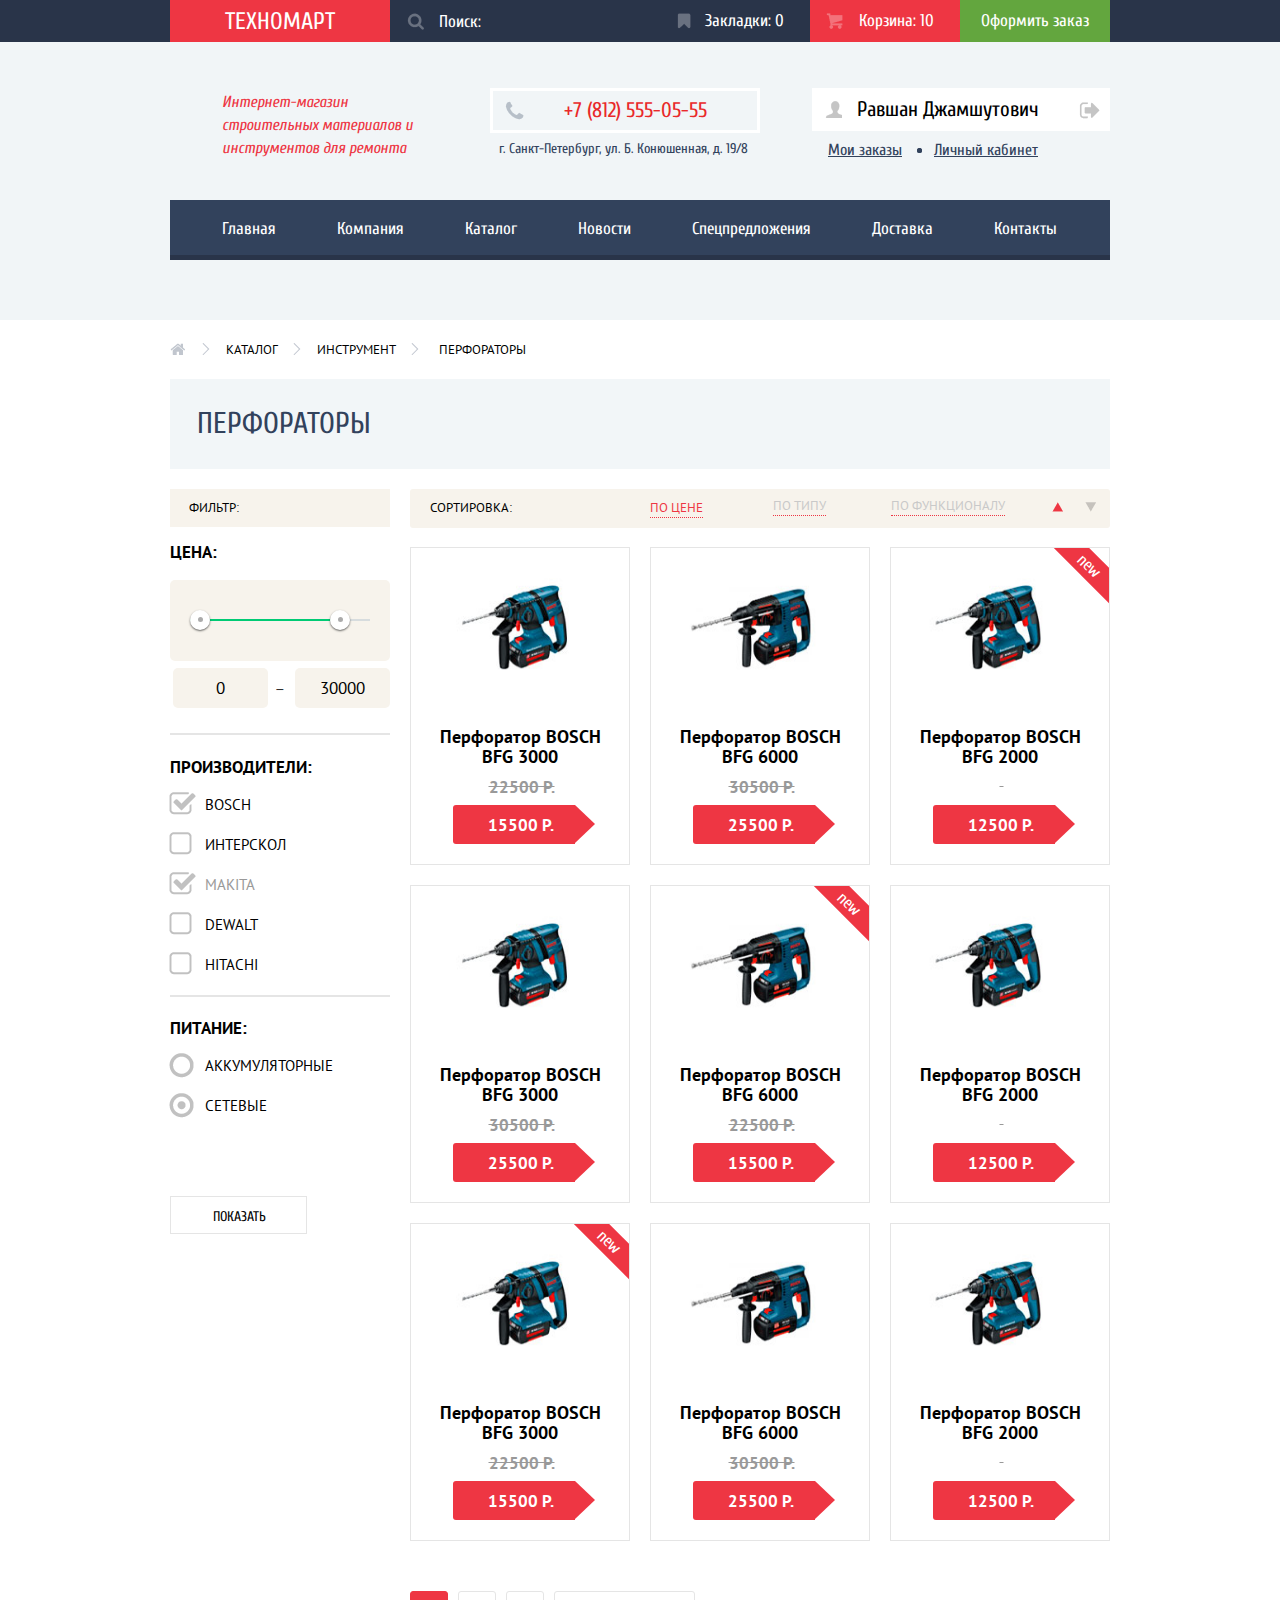
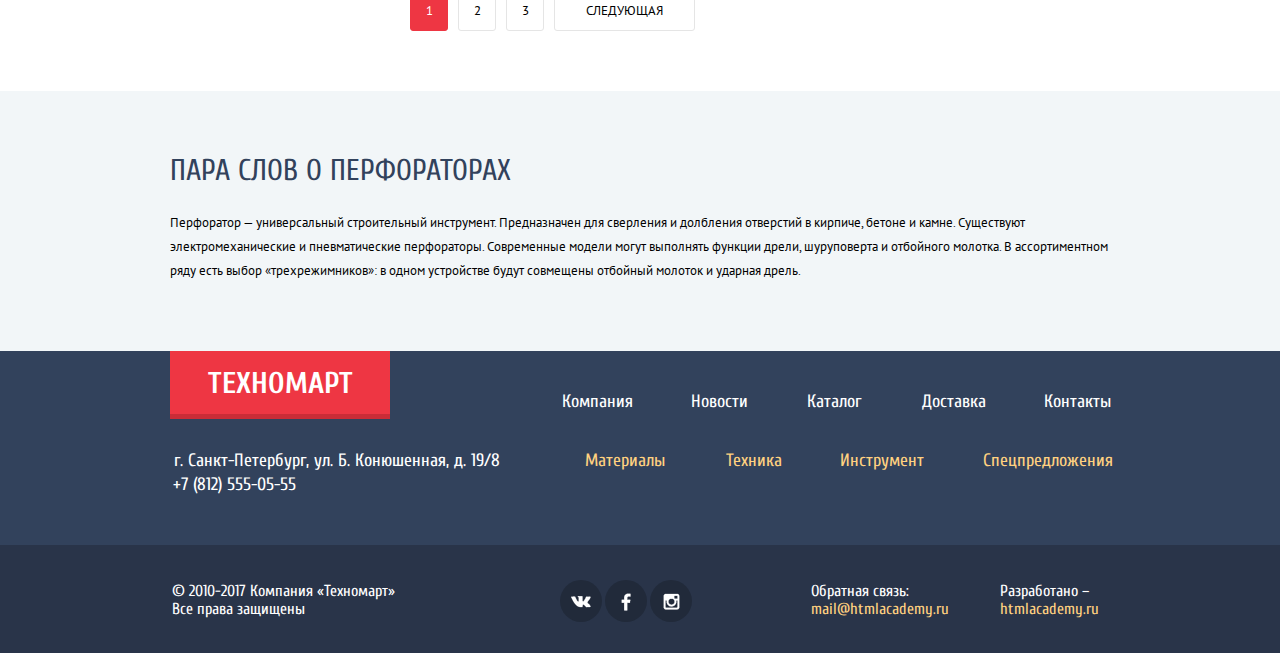
==== commit 98bdd515: "Правка по финальным замечаниям" ====
--- a/catalog.html
+++ b/catalog.html
@@ -7,10 +7,10 @@
     <meta name="description" content="">
     <meta name="keywords" content="">
 
-    <link href="https://fonts.googleapis.com/css?family=Cuprum:400,400i,700,700i|PT+Sans:400,400i,700,700i&amp;subset=cyrillic" rel="stylesheet">
+    <link href="https://fonts.googleapis.com/css?family=Cuprum:400,400i,700,700i%7CPT+Sans:400,400i,700,700i&amp;subset=cyrillic" rel="stylesheet">
 
     <link rel="stylesheet" href="css/normalize.css" type="text/css">
-    <link rel="stylesheet" href="css/style.css" type="text/css">
+    <link rel="stylesheet" href="css/style.min.css" type="text/css">
 </head>
 
 <body>
@@ -22,6 +22,7 @@
                 </div>
                 <form action="https://echo.htmlacademy.ru" method="post" class="search">
                     <input type="search" name="search" id="search" placeholder="Поиск:">
+                    <label for="search"></label>
                 </form>
                 <a href="#" class="bookmark">Закладки: 0</a>
                 <a href="#" class="cart cart-full">Корзина:  10</a>
@@ -48,13 +49,20 @@
             <div class="container">
                 <nav class="header-down">
                     <ul class="menu">
-                        <li class="menu-item"><a href="index.html">Главная</a></li>
-                        <li class="menu-item"><a href="#">Компания</a></li>
-                        <li class="menu-item"><a href="catalog.html">Каталог</a></li>
-                        <li class="menu-item"><a href="#">Новости</a></li>
-                        <li class="menu-item"><a href="#">Спецпредложения</a></li>
-                        <li class="menu-item"><a href="#">Доставка</a></li>
-                        <li class="menu-item"><a href="#">Контакты</a></li>
+                        <li class="menu-item"><a href="index.html">Главная</a>
+                        </li>
+                        <li class="menu-item"><a href="#">Компания</a>
+                        </li>
+                        <li class="menu-item"><a href="catalog.html">Каталог</a>
+                        </li>
+                        <li class="menu-item"><a href="#">Новости</a>
+                        </li>
+                        <li class="menu-item"><a href="#">Спецпредложения</a>
+                        </li>
+                        <li class="menu-item"><a href="#">Доставка</a>
+                        </li>
+                        <li class="menu-item"><a href="#">Контакты</a>
+                        </li>
                     </ul>
                 </nav>
             </div>
@@ -63,9 +71,12 @@
     <main class="main">
         <div class="container">
             <ul class="breadcrumbs clearfix">
-                <li><a href="catalog.html">Каталог</a></li>
-                <li><a href="#">Инструмент</a></li>
-                <li><a href="#">Перфораторы</a></li>
+                <li><a href="catalog.html">Каталог</a>
+                </li>
+                <li><a href="#">Инструмент</a>
+                </li>
+                <li><a href="#">Перфораторы</a>
+                </li>
             </ul>
             <h1 class="catalog-title">Перфораторы</h1>
             <div class="catalog clearfix">
@@ -127,91 +138,100 @@
                     <div class="goods clearfix">
                         <article class="goods-item">
                             <img src="img/bfg-3000.jpg" width="180" height="160" alt="Перфоратор Bosch BFG 3000">
-                            <div class="item-buttons"> <a href="#" class="goods-item-buy">Купить</a>
-                                <a href="#" class="goods-item-bookmark">В закладки</a>
-                            </div>
-                            <h1 class="popular-item-name"><a href="#">Перфоратор BOSCH</a></h1>
-                            <p class="popular-item-name"><a href="#">BFG 3000</a></p>
+                            <div class="item-buttons"> <a href="cart.html" class="goods-item-buy">Купить</a>
+                                <a href="#" class="goods-item-bookmark">В закладки</a>
+                            </div>
+                            <h1 class="popular-item-name"><a href="#">Перфоратор BOSCH</a></h1>
+                            <p class="popular-item-name"><a href="#">BFG 3000</a>
+                            </p>
                             <p class="popular-item-old_price">22500 Р.</p>
                             <p class="popular-item-price">15500 Р.</p>
                         </article>
                         <article class="goods-item">
                             <img src="img/bfg-6000.jpg" width="180" height="160" alt="Перфоратор Bosch BFG 6000">
-                            <div class="item-buttons"> <a href="#" class="goods-item-buy">Купить</a>
-                                <a href="#" class="goods-item-bookmark">В закладки</a>
-                            </div>
-                            <h1 class="popular-item-name"><a href="#">Перфоратор BOSCH</a></h1>
-                            <p class="popular-item-name"><a href="#">BFG 6000</a></p>
+                            <div class="item-buttons"> <a href="cart.html" class="goods-item-buy">Купить</a>
+                                <a href="#" class="goods-item-bookmark">В закладки</a>
+                            </div>
+                            <h1 class="popular-item-name"><a href="#">Перфоратор BOSCH</a></h1>
+                            <p class="popular-item-name"><a href="#">BFG 6000</a>
+                            </p>
                             <p class="popular-item-old_price">30500 Р.</p>
                             <p class="popular-item-price">25500 Р.</p>
                         </article>
                         <article class="goods-item icon-new">
-                            <div class="item-buttons"> <a href="#" class="goods-item-buy">Купить</a>
+                            <div class="item-buttons"> <a href="cart.html" class="goods-item-buy">Купить</a>
                                 <a href="#" class="goods-item-bookmark">В закладки</a>
                             </div>
                             <img src="img/bfg-2000.jpg" width="180" height="160" alt="Перфоратор Bosch BFG 2000">
                             <h1 class="popular-item-name"><a href="#">Перфоратор BOSCH</a></h1>
-                            <p class="popular-item-name"><a href="#">BFG 2000</a></p>
+                            <p class="popular-item-name"><a href="#">BFG 2000</a>
+                            </p>
                             <p class="popular-item-old_price">&nbsp;</p>
                             <p class="popular-item-price">12500 Р.</p>
                         </article>
                         <article class="goods-item">
                             <img src="img/bfg-3000.jpg" width="180" height="160" alt="Перфоратор Bosch BFG 3000">
-                            <div class="item-buttons"> <a href="#" class="goods-item-buy">Купить</a>
-                                <a href="#" class="goods-item-bookmark">В закладки</a>
-                            </div>
-                            <h1 class="popular-item-name"><a href="#">Перфоратор BOSCH</a></h1>
-                            <p class="popular-item-name"><a href="#">BFG 3000</a></p>
+                            <div class="item-buttons"> <a href="cart.html" class="goods-item-buy">Купить</a>
+                                <a href="#" class="goods-item-bookmark">В закладки</a>
+                            </div>
+                            <h1 class="popular-item-name"><a href="#">Перфоратор BOSCH</a></h1>
+                            <p class="popular-item-name"><a href="#">BFG 3000</a>
+                            </p>
                             <p class="popular-item-old_price">30500 Р.</p>
                             <p class="popular-item-price">25500 Р.</p>
                         </article>
                         <article class="goods-item icon-new">
                             <img src="img/bfg-6000.jpg" width="180" height="160" alt="Перфоратор Bosch BFG 6000">
-                            <div class="item-buttons"> <a href="#" class="goods-item-buy">Купить</a>
-                                <a href="#" class="goods-item-bookmark">В закладки</a>
-                            </div>
-                            <h1 class="popular-item-name"><a href="#">Перфоратор BOSCH</a></h1>
-                            <p class="popular-item-name"><a href="#">BFG 6000</a></p>
+                            <div class="item-buttons"> <a href="cart.html" class="goods-item-buy">Купить</a>
+                                <a href="#" class="goods-item-bookmark">В закладки</a>
+                            </div>
+                            <h1 class="popular-item-name"><a href="#">Перфоратор BOSCH</a></h1>
+                            <p class="popular-item-name"><a href="#">BFG 6000</a>
+                            </p>
                             <p class="popular-item-old_price">22500 Р.</p>
                             <p class="popular-item-price">15500 Р.</p>
                         </article>
                         <article class="goods-item">
                             <img src="img/bfg-2000.jpg" width="180" height="160" alt="Перфоратор Bosch BFG 2000">
-                            <div class="item-buttons"> <a href="#" class="goods-item-buy">Купить</a>
-                                <a href="#" class="goods-item-bookmark">В закладки</a>
-                            </div>
-                            <h1 class="popular-item-name"><a href="#">Перфоратор BOSCH</a></h1>
-                            <p class="popular-item-name"><a href="#">BFG 2000</a></p>
+                            <div class="item-buttons"> <a href="cart.html" class="goods-item-buy">Купить</a>
+                                <a href="#" class="goods-item-bookmark">В закладки</a>
+                            </div>
+                            <h1 class="popular-item-name"><a href="#">Перфоратор BOSCH</a></h1>
+                            <p class="popular-item-name"><a href="#">BFG 2000</a>
+                            </p>
                             <p class="popular-item-old_price">&nbsp;</p>
                             <p class="popular-item-price">12500 Р.</p>
                         </article>
                         <article class="goods-item icon-new">
                             <img src="img/bfg-3000.jpg" width="180" height="160" alt="Перфоратор Bosch BFG 3000">
-                            <div class="item-buttons"> <a href="#" class="goods-item-buy">Купить</a>
-                                <a href="#" class="goods-item-bookmark">В закладки</a>
-                            </div>
-                            <h1 class="popular-item-name"><a href="#">Перфоратор BOSCH</a></h1>
-                            <p class="popular-item-name"><a href="#">BFG 3000</a></p>
+                            <div class="item-buttons"> <a href="cart.html" class="goods-item-buy">Купить</a>
+                                <a href="#" class="goods-item-bookmark">В закладки</a>
+                            </div>
+                            <h1 class="popular-item-name"><a href="#">Перфоратор BOSCH</a></h1>
+                            <p class="popular-item-name"><a href="#">BFG 3000</a>
+                            </p>
                             <p class="popular-item-old_price">22500 Р.</p>
                             <p class="popular-item-price">15500 Р.</p>
                         </article>
                         <article class="goods-item">
                             <img src="img/bfg-6000.jpg" width="180" height="160" alt="Перфоратор Bosch BFG 6000">
-                            <div class="item-buttons"> <a href="#" class="goods-item-buy">Купить</a>
-                                <a href="#" class="goods-item-bookmark">В закладки</a>
-                            </div>
-                            <h1 class="popular-item-name"><a href="#">Перфоратор BOSCH</a></h1>
-                            <p class="popular-item-name"><a href="#">BFG 6000</a></p>
+                            <div class="item-buttons"> <a href="cart.html" class="goods-item-buy">Купить</a>
+                                <a href="#" class="goods-item-bookmark">В закладки</a>
+                            </div>
+                            <h1 class="popular-item-name"><a href="#">Перфоратор BOSCH</a></h1>
+                            <p class="popular-item-name"><a href="#">BFG 6000</a>
+                            </p>
                             <p class="popular-item-old_price">30500 Р.</p>
                             <p class="popular-item-price">25500 Р.</p>
                         </article>
                         <article class="goods-item">
                             <img src="img/bfg-2000.jpg" width="180" height="160" alt="Перфоратор Bosch BFG 2000">
-                            <div class="item-buttons"> <a href="#" class="goods-item-buy">Купить</a>
-                                <a href="#" class="goods-item-bookmark">В закладки</a>
-                            </div>
-                            <h1 class="popular-item-name"><a href="#">Перфоратор BOSCH</a></h1>
-                            <p class="popular-item-name"><a href="#">BFG 2000</a></p>
+                            <div class="item-buttons"> <a href="cart.html" class="goods-item-buy">Купить</a>
+                                <a href="#" class="goods-item-bookmark">В закладки</a>
+                            </div>
+                            <h1 class="popular-item-name"><a href="#">Перфоратор BOSCH</a></h1>
+                            <p class="popular-item-name"><a href="#">BFG 2000</a>
+                            </p>
                             <p class="popular-item-old_price">&nbsp;</p>
                             <p class="popular-item-price">12500 Р.</p>
                         </article>
@@ -309,4 +329,4 @@
     </div>
 </body>
 
-</html>
+</html>--- a/css/style.min.css
+++ b/css/style.min.css
@@ -0,0 +1,380 @@
+body{width:100%;font-size:12px;line-height:normal;color:black;font-weight:100;font-family:"Cuprum",sans-serif,Arial}
+*{box-sizing:border-box}
+.clearfix:after{content:"";display:table;clear:both}
+.container{width:960px;margin:0 auto;padding:0 10px;overflow:hidden}
+.header-up{vertical-align:top;background-color:#293449}
+.logo{font-family:"Cuprum",sans-serif,Arial;font-size:24px;line-height:24px;font-weight:100;color:#fff;text-transform:uppercase;text-decoration:none;width:220px;padding:10px 50px 8px 55px;float:left;background-color:#ee3643;box-shadow:#ca2c37 0px 5px 0px 0px}
+.logo:hover{background-color:#ca2c37;box-shadow:#9a212a 0px 5px 0px 0px}
+.logo:active{background-color:#ba2732;box-shadow:#8e1e26 0px 5px 0px 0px}
+.logo a{font-family:"Cuprum",sans-serif,Arial;font-size:24px;line-height:24px;font-weight:100;color:#fff;text-transform:uppercase;text-decoration:none}
+form.search{font-family:"Cuprum",sans-serif,Arial;font-size:17px;line-height:18px;font-weight:400;color:#000;display:block;float:left;position:relative}
+form.search input{font-family:"Cuprum",sans-serif,Arial;font-size:17px;line-height:18px;font-weight:400;color:#000;width:270px;height:42px;padding:12px 0 12px 49px;background-color:#293449;outline:none;border:none}
+form.search input::-webkit-input-placeholder{font-family:"Cuprum",sans-serif,Arial;font-size:17px;line-height:18px;font-weight:400;color:#fff}
+form.search input::-moz-placeholder{font-family:"Cuprum",sans-serif,Arial;font-size:17px;line-height:18px;font-weight:400;color:#fff}
+form.search input::-moz-placeholder{font-family:"Cuprum",sans-serif,Arial;font-size:17px;line-height:18px;font-weight:400;color:#fff}
+form.search input::-ms-input-placeholder{font-family:"Cuprum",sans-serif,Arial;font-size:17px;line-height:18px;font-weight:400;color:#fff}
+form.search input:focus::-webkit-input-placeholder{font-family:"Cuprum",sans-serif,Arial;font-size:17px;line-height:18px;font-weight:400;color:#000}
+form.search input:focus::-moz-placeholder{font-family:"Cuprum",sans-serif,Arial;font-size:17px;line-height:18px;font-weight:400;color:#000}
+form.search input:focus::-ms-input-placeholder{font-family:"Cuprum",sans-serif,Arial;font-size:17px;line-height:18px;font-weight:400;color:#000}
+form.search input:hover{background-color:#212a3a}
+form.search:before{position:absolute;top:13px;left:17px;width:17px;height:17px;background:-626px -5px url("../img/icons/sprite.png") no-repeat;content:""}
+form.search:hover::before{position:absolute;top:13px;left:17px;width:17px;height:17px;background:-876px -5px url("../img/icons/sprite-icon.png") no-repeat;content:""}
+input[type="search"]:focus~label::before, 
+input[type="search"]:active~label::before{position:absolute;top:13px;left:17px;width:17px;height:17px;background:-903px -5px url("../img/icons/sprite-icon.png") no-repeat;content:""}
+input[type="search"]:hover{color:#fff}
+input[type="search"]:focus, 
+input[type="search"]:active{color:#000}
+form.search input:focus{background-color:#fff}
+.bookmark, 
+.cart, 
+.order{font-family:"Cuprum",sans-serif,Arial;font-size:17px;line-height:18px;font-weight:400;color:#fff;text-decoration:none}
+.bookmark{display:block;position:relative;width:150px;padding:12px 0 12px 45px;float:left}
+.cart{display:block;position:relative;width:150px;padding:12px 0 12px 49px;float:left}
+.cart:before{position:absolute;top:13px;left:16px;width:17px;height:16px;background:-255px -5px url("../img/icons/sprite.png") no-repeat;content:""}
+.cart-full{background-color:#ee3643}
+.cart-full:active{background-color:#ba2732}
+.bookmark:before{position:absolute;top:13px;left:17px;width:14px;height:16px;background:-282px -5px url("../img/icons/sprite.png") no-repeat;content:""}
+.bookmark:hover, 
+.cart:hover{background-color:#212a3a}
+.bookmark:active, 
+.cart:active{color:rgba(255,255,255,.6);background-color:#161d29}
+.bookmark:hover::before{position:absolute;top:13px;left:17px;width:14px;height:16px;background:-134px -5px url("../img/icons/sprite-icon.png") no-repeat;content:""}
+.bookmark:active::before{position:absolute;top:13px;left:17px;width:14px;height:16px;background:-110px -5px url("../img/icons/sprite-icon.png") no-repeat;content:""}
+.cart:hover::before{position:absolute;top:13px;left:17px;width:17px;height:16px;background:-59px -5px url("../img/icons/sprite-icon.png") no-repeat;content:""}
+.cart:active::before{position:absolute;top:13px;left:17px;width:17px;height:16px;background:-32px -5px url("../img/icons/sprite-icon.png") no-repeat;content:""}
+.order{display:block;width:150px;padding:12px 10px 12px 21px;float:right;background-color:#63a63e}
+.order:hover{background-color:#5fbb2d}
+.order:active{background-color:#518534}
+.header-middle{padding:0 0 60px 0;background-color:#f1f5f7}
+.about{font-family:"Cuprum",sans-serif,Arial;font-size:16px;line-height:23px;font-weight:400;color:#ee3643;font-style:italic;width:310px;padding:33px 50px 8px 52px;float:left}
+.contacts{width:320px;padding:46px 40px 27px 10px;float:left}
+.contacts-telephone{font-family:"Cuprum",sans-serif,Arial;font-size:21px;line-height:21px;font-weight:400;color:#e9292a;text-align:center}
+.contacts-telephone{display:block;position:relative;padding:9px 42px 9px 63px;margin-bottom:4px;border:3px solid #fff}
+.contacts-telephone:before{position:absolute;top:10px;left:12px;width:19px;height:19px;background:-579px -5px url("../img/icons/sprite.png") no-repeat;content:""}
+.contacts-address{font-family:"Cuprum",sans-serif,Arial;font-size:14px;line-height:24px;font-weight:400;color:#32425c;text-align:center;padding-left:9px}
+.catalog-user_form{width:300px;padding:46px 0 15px 2px;float:right}
+.index-user_form{width:300px;padding:46px 0 15px 19px;float:right}
+.user_form-login{font-family:"Cuprum",sans-serif,Arial;font-size:21px;line-height:21px;font-weight:400;color:#000;text-decoration:none;display:block;position:relative;float:left;width:auto;padding:12px 25px 11px 47px;background-color:#fff}
+.user_form-login:before{position:absolute;top:15px;left:14px;width:20px;height:17px;background:-518px -5px url("../img/icons/sprite.png") no-repeat;content:""}
+.user_form-registration{font-family:"Cuprum",sans-serif,Arial;font-size:21px;line-height:21px;font-weight:400;color:#000;text-decoration:none;display:block;float:left;width:auto;margin:0 0 0 10px;padding:12px 24px 11px 25px;background-color:#fff}
+.user_form-login:hover, 
+.user_form-registration:hover{color:#ee3643}
+.user_form-login:active, 
+.user_form-registration:active{color:rgba(0,0,0,.3)}
+.user_form-login:hover::before{position:absolute;top:15px;left:14px;width:20px;height:17px;background:-699px -5px url("../img/icons/sprite-icon.png") no-repeat;content:""}
+.user_form-login:active::before{position:absolute;top:15px;left:14px;width:20px;height:17px;background:-669px -5px url("../img/icons/sprite-icon.png") no-repeat;content:""}
+.user_form-user{font-family:"Cuprum",sans-serif,Arial;font-size:21px;line-height:21px;font-weight:400;color:#000;text-decoration:none;position:relative;display:block;padding-top:11px;padding-bottom:11px;padding-left:45px;background-color:#fff}
+.user_form-user:before{position:absolute;top:13px;left:13px;width:17px;height:17px;background:-653px -5px url("../img/icons/sprite.png") no-repeat;content:""}
+.user_form-user:after{position:absolute;top:14px;left:267px;width:21px;height:17px;background:-548px -5px url("../img/icons/sprite.png") no-repeat;content:""}
+.user_form-user:hover::before{position:absolute;top:13px;left:13px;width:17px;height:17px;background:-1053px -5px url("../img/icons/sprite-icon.png") no-repeat;content:""}
+.user_form-user:hover::after{position:absolute;top:14px;left:267px;width:21px;height:17px;background:-791px -5px url("../img/icons/sprite-icon.png") no-repeat;content:""}
+.user_form-user:active::before{position:absolute;top:13px;left:13px;width:17px;height:17px;background:-1023px -5px url("../img/icons/sprite-icon.png") no-repeat;content:""}
+.user_form-user:active::after{position:absolute;top:14px;left:267px;width:21px;height:17px;background:-760px -5px url("../img/icons/sprite-icon.png") no-repeat;content:""}
+.user_form-user:hover{color:#000}
+.user_form-user:active{color:#b2b2b2}
+.user_form-menu{position:relative;padding-top:10px}
+.user_form-menu-item{font-family:"Cuprum",sans-serif,Arial;font-size:16px;line-height:18px;font-weight:400;color:#32425c;margin-left:16px;margin-right:13px}
+.user_form-menu-item:before{opacity:1;position:absolute;top:17px;left:105px;width:5px;height:5px;background-color:#32425c;border-radius:50%;content:""}
+.user_form-menu-item:hover{color:#ee3643}
+.user_form-menu-item:active{color:#b7bfc8}
+.header-down{border-bottom-width:5px;border-bottom-style:solid;border-bottom-color:#293449;background-color:#32425c}
+.header-down li{display:inline-block;vertical-align:top;padding:18px 27px 18px 31px}
+.header-down a{font-family:"Cuprum",sans-serif,Arial;font-size:17px;line-height:17px;font-weight:400;text-decoration:none;color:#fff}
+.header-down li:hover{background-color:#293449}
+.header-down li:active{color:#777d88;background-color:#1d2739}
+.header-down a:active{color:#777d88}
+.menu{padding-left:21px;padding-top:2px;margin-bottom:0px}
+.breadcrumbs{margin-top:0px;margin-bottom:0px;position:relative}
+.breadcrumbs:after{position:absolute;top:23px;left:0px;width:15px;height:12px;background:-466px -5px url("../img/icons/sprite.png") no-repeat;content:"";cursor:pointer}
+.breadcrumbs li{position:relative;display:inline-block;vertical-align:baseline;float:left;padding:21px 23px 20px 16px}
+.breadcrumbs li:last-child{position:relative;display:inline-block;vertical-align:baseline;float:left;padding:21px 23px 20px 20px}
+.breadcrumbs li:before{position:absolute;top:23px;left:-8px;width:8px;height:12px;background:-608px -5px url("../img/icons/sprite.png") no-repeat;content:""}
+.breadcrumbs a{font-family:"PT Sans",sans-serif,Arial;font-size:13px;line-height:18px;font-weight:400;color:#000;text-decoration:none;text-transform:uppercase}
+.catalog-title{font-family:"Cuprum",sans-serif,Arial;font-size:30px;line-height:30px;font-weight:400;color:#32425c;text-transform:uppercase;display:block;float:left;width:940px;padding:30px 0 30px 27px;margin-top:0px;margin-bottom:20px;background-color:#f2f6f8}
+.catalog{padding-top:20px}
+.filter{width:220px;float:left}
+.filter label{font-family:"PT Sans",sans-serif,Arial;font-size:15px;line-height:20px;font-weight:400;color:#000;text-decoration:none;text-transform:uppercase;cursor:pointer}
+input[type="checkbox"]:disabled+label, 
+input[type="radio"]:disabled+label{font-family:"PT Sans",sans-serif,Arial;font-size:15px;line-height:20px;font-weight:400;color:#999;text-decoration:none;text-transform:uppercase}
+.filter input[type="radio"], 
+.filter input[type="checkbox"]{display:none}
+.filter label{display:block;position:relative;margin-left:35px;margin-bottom:20px}
+.filter input[type="text"]{font-family:"PT Sans",sans-serif,Arial;font-size:17px;line-height:18px;font-weight:400;color:#000}
+input[type="checkbox"]+label:before{position:absolute;top:-3px;left:-36px;width:23px;height:23px;background:-306px -5px url("../img/icons/sprite.png") no-repeat;content:""}
+input[type="radio"]+label:before{position:absolute;top:-3px;left:-36px;width:25px;height:25px;background:-376px -5px url("../img/icons/sprite.png") no-repeat;content:""}
+input[type="radio"]:checked+label::before{position:absolute;top:-3px;left:-36px;width:25px;height:25px;background:-411px -5px url("../img/icons/sprite.png") no-repeat;content:""}
+input[type="checkbox"]:checked+label::before{position:absolute;top:-3px;left:-36px;width:27px;height:23px;background:-339px -5px url("../img/icons/sprite.png") no-repeat;content:""}
+input[type="radio"]:disabled+label::before, 
+input[type="checkbox"]:disabled+label::before{color:#e9e9e9}
+.filter-sorting{font-family:"PT Sans",sans-serif,Arial;font-size:13px;line-height:18px;font-weight:400;color:#000;text-decoration:none;text-transform:uppercase;display:block;width:220px;padding:10px 0 10px 19px;background-color:#f7f3ec}
+.filter-price_input{margin-top:-2px;padding-left:3px}
+.filter-title{font-family:"PT Sans",sans-serif,Arial;font-size:17px;line-height:30px;font-weight:700;color:#000;text-decoration:none;text-transform:uppercase;display:block;margin-top:10px;margin-bottom:13px}
+.filter-price_selection{padding-bottom:25px;margin-bottom:16.5px;border-bottom-style:solid;border-bottom-width:2px;border-bottom-color:#e5e5e5}
+.filter-price_selection span, 
+.filter-price_selection input{display:inline-block;vertical-align:top;text-align:center;padding-top:7px;padding-bottom:7px}
+.filter-price_selection input{width:95px;background-color:#f7f3ec;border-radius:5px;border:none;outline:none}
+.filter-price_selection span{margin-left:8px}
+.filter-controls{position:relative;height:41px;padding-top:39px;padding-bottom:42px;padding-left:20px;padding-right:20px;margin-bottom:9px;background-color:#f7f3ec;border-radius:5px}
+.filter-scale{position:relative;height:2px;background-color:#d7dcde}
+.filter-scale-bar{position:absolute;width:150px;height:2px;background-color:#00ca74}
+.filter-toggle{position:absolute;width:20px;height:20px;border-radius:50%;box-shadow:0px 1px 2px 0px rgba(50,50,50,0.75);background-color:#fff;cursor:pointer}
+.filter-toggle:before{position:absolute;top:7px;left:7.5px;width:5px;height:5px;border-radius:50%;background-color:#ababab;content:""}
+.filter-toggle-min{top:30px}
+.filter-toggle-max{top:30px;left:160px}
+.filter-price-min{display:block;float:left;width:95px;min-height:40px;background-color:#f7f3ec}
+.filter-price-max{display:block;float:right;width:95px;min-height:40px;background-color:#f7f3ec}
+.filter-minus-sign{position:absolute;top:675px}
+.filter-manufacturers{margin-bottom:16.5px;border-bottom-style:solid;border-bottom-width:2px;border-bottom-color:#e5e5e5}
+.filter-manufacturers input{display:block;padding:0 0 25px 35px}
+.filter-charge{margin-bottom:80px}
+.filter-charge input{display:block;padding:0 0 25px 35px}
+.filter-btn{font-family:"Cuprum",sans-serif,Arial;font-size:14px;line-height:18px;font-weight:400;color:#000;text-transform:uppercase;text-decoration:none;background-color:#fff;cursor:pointer;display:block;padding:11px 40px 7px 42px;border:1px solid #e5e5e5}
+.filter-btn:hover{border-color:#bdc6ca}
+.filter-btn:active{border-color:#ee3643}
+.catalog-sorting{position:relative;float:right;width:480px}
+.catalog-sorting-filter{display:block;padding-top:10px;padding-bottom:10px;margin-bottom:19px;background-color:#f7f3ec;border-radius:3px}
+.catalog-sorting-filter span{font-family:"PT Sans",sans-serif,Arial;font-size:13px;line-height:18px;font-weight:400;color:#000;text-decoration:none;text-transform:uppercase;display:block;float:left;width:100px;padding-left:20px}
+.catalog-sorting-filter li{font-family:"PT Sans",sans-serif,Arial;font-size:13px;line-height:18px;font-weight:400;color:#c9c9c9;text-transform:uppercase;text-decoration:none;display:inline-block;vertical-align:top;float:left;width:113px;margin-right:8px}
+.catalog-sorting a{text-decoration:none}
+.arrow-up:after{position:absolute;top:5px;left:110px;width:11px;height:10px;background:-930px -5px url("../img/icons/sprite-icon.png") no-repeat;content:""}
+.arrow-up:hover:after{position:absolute;top:5px;left:110px;width:11px;height:10px;background:-972px -5px url("../img/icons/sprite-icon.png") no-repeat;content:""}
+.arrow-up:active:after{position:absolute;top:5px;left:110px;width:11px;height:10px;background:-951px -5px url("../img/icons/sprite-icon.png") no-repeat;content:""}
+.arrow-up-active:after{position:absolute;top:5px;left:110px;width:11px;height:10px;background:-951px -5px url("../img/icons/sprite-icon.png") no-repeat;content:""}
+.arrow-down:after{position:absolute;top:5px;left:140px;width:11px;height:10px;background:-578px -5px url("../img/icons/sprite-icon.png") no-repeat;content:""}
+.arrow-down:hover:after{position:absolute;top:5px;left:140px;width:11px;height:10px;background:-618px -5px url("../img/icons/sprite-icon.png") no-repeat;content:""}
+.arrow-down:active:after{position:absolute;top:5px;left:140px;width:11px;height:10px;background:-599px -5px url("../img/icons/sprite-icon.png") no-repeat;content:""}
+.sorting-option{font-family:"PT Sans",sans-serif,Arial;font-size:13px;line-height:18px;font-weight:400;color:#c9c9c9;border-bottom-style:dotted;border-bottom-color:#ee3643;border-bottom-width:thin;text-transform:uppercase;text-decoration:none}
+.sorting-option:hover{color:#000;border-bottom-style:solid}
+.sorting-option:active{color:#ee3643;border-bottom-style:none}
+.catalog-sorting a{display:inline-block;vertical-align:top}
+.sorting-option-price{margin-right:70px;margin-left:20px}
+.sorting-option-type{margin-right:65px;margin-left:-3px;margin-top:-2px}
+.sorting-option-function{margin-left:45px;margin-left:-3px;margin-top:-2px}
+.arrow-up{position:relative;margin-left:-66px;margin-top:-2px}
+.arrow-down{position:relative;margin-right:15px;margin-top:-2px}
+.sorting-option-active{color:#ee3643}
+.goods{position:relative;margin-top:-20px}
+.catalog-goods{width:700px;float:right}
+.goods-item{float:left;width:220px;margin-right:20px;margin-top:20px;min-height:318px;border:1px solid #e5e5e5;text-align:center;position:relative;overflow:hidden}
+.goods-item:nth-child(3n){float:right;margin-right:0px}
+.goods-item:hover{box-shadow:0 10px 25px rgba(41,52,73,.5);border:1px solid transparent}
+.item-buttons{position:absolute;display:none;top:0;width:218px;height:150px;padding-top:45px;background-color:#fff}
+.goods-item:hover .item-buttons{display:block}
+.popular-item:hover .item-buttons{display:block}
+.goods-item-buy{font-family:"Cuprum",sans-serif,Arial;font-size:14px;line-height:18px;font-weight:400;color:#fff;text-transform:uppercase;text-decoration:none;position:relative;display:block;margin:0 auto;text-align:center;width:135px;padding-top:12px;padding-bottom:12px;background-color:#63a63e;margin-bottom:7px;border-radius:5px;box-shadow:inset 0px -3px 0px 0px rgba(54,115,21,1)}
+.goods-item-buy:before{position:absolute;top:12px;left:13px;width:17px;height:16px;background:-255px -5px url("../img/icons/sprite.png") no-repeat;content:""}
+.goods-item-buy:hover::before{position:absolute;top:12px;left:13px;width:17px;height:16px;background:-59px -5px url("../img/icons/sprite-icon.png") no-repeat;content:""}
+.goods-item-buy:active::before{position:absolute;top:12px;left:13px;width:17px;height:16px;background:-32px -5px url("../img/icons/sprite-icon.png") no-repeat;content:""}
+.goods-item-buy:hover{background-color:#5fbb2d}
+.goods-item-buy:active{background-color:#518534;box-shadow:none}
+.goods-item-bookmark{font-family:"Cuprum",sans-serif,Arial;font-size:14px;line-height:18px;font-weight:400;color:#32425c;text-transform:uppercase;text-decoration:none;display:block;margin:0 auto;text-align:center;width:129px;padding-top:9px;padding-bottom:9px;border-radius:5px;border:solid 3px #63a63e}
+.goods-item-bookmark:hover{border-color:#32425c}
+.goods-item-bookmark:active{color:#c1c6ce;border-color:#c1c6ce}
+.goods-paginator{font-size:0;margin-bottom:60px;margin-top:50px}
+.goods-paginator a, 
+.goods-paginator span{font-family:"PT Sans",sans-serif,Arial;font-size:13px;line-height:18px;font-weight:400;color:#000;text-decoration:none;text-transform:uppercase;display:inline-block;vertical-align:baseline;padding-top:9.5px;padding-bottom:10px;padding-left:15px;padding-right:14px;margin-right:10px;border-radius:3px;border:1px solid #e5e5e5}
+.goods-paginator span{color:#fff}
+.goods-paginator a:hover{border-color:#bdc6ca}
+.goods-paginator a:active{border-color:#ee3643}
+.goods-paginator .goods-paginator-next{padding-left:31px;padding-right:31px}
+.goods-paginator .goods-paginator-active{padding-right:14px;border:1px solid #ee3643;background-color:#ee3643}
+.seo-text{background-color:#f2f6f8;padding:40px 1px 35px 0}
+.seo-text p{font-family:"PT Sans",sans-serif,Arial;font-size:13px;line-height:24px;font-weight:400;color:#000;margin-top:-20px;margin-bottom:33px}
+.seo-text-title{font-family:"Cuprum",sans-serif,Arial;font-size:30px;line-height:30px;font-weight:400;color:#32425c;text-transform:uppercase;padding-bottom:20px}
+.icon-new:before{position:absolute;display:inline-block;vertical-align:top;width:100px;height:25px;font-family:"Cuprum",sans-serif,Arial;font-weight:400;text-align:center;font-size:17px;line-height:25px;top:5px;right:-30px;color:white;content:"new";background-color:#ee3643;transform:rotate(45deg)}
+.offer{margin-top:60px;margin-bottom:35px}
+.offer-item{display:inline-block;vertical-align:baseline;float:left;position:relative;width:300px;min-height:123px;padding:0px 0 15px 23px;margin-right:20px;margin-bottom:19px;background-color:dodgerblue;overflow:hidden}
+.offer .offer-item:nth-child(3n){float:right;margin-right:0}
+.offer .offer-item:nth-child(5){float:right;margin-right:0}
+.offer-item-type{font-family:"Cuprum",sans-serif,Arial;font-size:24px;line-height:30px;font-weight:700;color:#fff;margin-top:0px;margin-bottom:0px;padding:20px 5px 14px 0px}
+.offer-item-info{font-family:"Cuprum",sans-serif,Arial;font-size:14px;line-height:18px;font-weight:400;color:#fff;text-transform:uppercase;text-decoration:none;display:block;text-align:center;width:135px;padding:9px 2px 9px 4px;background-color:rgba(0,0,0,.1);border-radius:5px}
+.offer-item-info:hover{background-color:rgba(0,0,0,.2)}
+.offer-item-info:active{background-color:rgba(0,0,0,.3)}
+.offer-material{background-color:#f6b22d}
+.offer-material:after{position:absolute;top:30px;left:213px;width:45px;height:65px;background:-713px -5px url("../img/icons/sprite.png") no-repeat;content:""}
+.offer-tool{background-color:#4aafde}
+.offer-tool:after{position:absolute;top:30px;left:196px;width:76px;height:65px;background:-838px -5px url("../img/icons/sprite.png") no-repeat;content:""}
+.offer-equipment{background-color:#cc79d1}
+.offer-equipment:after{position:absolute;top:29px;left:190px;width:80px;height:65px;background:-165px -5px url("../img/icons/sprite.png") no-repeat;content:""}
+.offer-discounts{background-color:#85d179}
+.offer-discounts:after{position:absolute;top:24px;left:196px;width:60px;height:75px;background:-95px -5px url("../img/icons/sprite.png") no-repeat;content:""}
+.offer-delivery{background-color:#f6b22d}
+.offer-delivery:after{position:absolute;top:32px;left:190px;width:80px;height:65px;background:-5px -5px url("../img/icons/sprite.png") no-repeat;content:""}
+.offer-slider-item{display:inline-block;vertical-align:baseline;position:relative;float:left;width:620px;min-height:266px;margin-right:20px}
+.offer-slider-header{position:relative}
+.slider-left:before{position:absolute;top:91px;left:25px;width:22px;height:40px;background:url("../img/icons/icon-slider-left.png") no-repeat;content:""}
+.slider-left:hover:before{position:absolute;top:91px;left:25px;width:22px;height:40px;background:url("../img/icons/icon-slider-left-hover.png") no-repeat;content:""}
+.slider-right:before{position:absolute;top:91px;left:578px;width:22px;height:40px;background:url("../img/icons/icon-slider-right.png") no-repeat;content:""}
+.slider-right:hover:before{position:absolute;top:91px;left:578px;width:22px;height:40px;background:url("../img/icons/icon-slider-right-hover.png") no-repeat;content:""}
+.slider-first-dot:before{position:absolute;top:197px;left:295px;width:10px;height:10px;background:url("../img/icons/slider-dots.png") no-repeat;content:""}
+.slider-second-dot:before{position:absolute;top:197px;left:315px;width:10px;height:10px;background:url("../img/icons/slider-dots.png") no-repeat;content:""}
+.slider-active:before{position:absolute;top:197px;left:295px;width:10px;height:10px;background:url("../img/icons/slider-indicator.png") no-repeat;content:""}
+.offer-slider-title{font-family:"Cuprum",sans-serif,Arial;font-size:36px;line-height:36px;font-weight:700;color:#fff;text-transform:uppercase;margin:23px 0 0 23px}
+.offer-slider-info{font-family:"Cuprum",sans-serif,Arial;font-size:18px;line-height:24px;font-weight:400;color:#fff;text-decoration:none;margin:2px 0 0 25px}
+.offer-slider-drill{display:none;background:no-repeat #77685b url("../img/slide-drill.jpg")}
+.offer-slider-puncher{background:no-repeat #77685b url("../img/slide-puncher.jpg")}
+.slider-btn{font-family:"Cuprum",sans-serif,Arial;font-size:14px;line-height:18px;font-weight:400;color:#fff;text-transform:uppercase;text-decoration:none;display:block;width:195px;padding-top:10px;padding-bottom:10px;padding-left:6px;margin:121px 0 0 24px;background-color:#ee3643;text-align:center;border-radius:5px;z-index:1010}
+.slider-btn:hover{background-color:#ca2c37}
+.slider-btn:active{background-color:#ba2732}
+.popular{background-color:#f7f3ec;margin-top:20px;margin-bottom:20px;padding:30px 25px 60px 30px}
+.popular-title{font-family:"Cuprum",sans-serif,Arial;font-size:30px;line-height:30px;font-weight:400;color:#32425c;text-transform:uppercase;display:block;float:left;margin:0;width:380px;margin-left:-3px}
+.popular-btn{font-family:"Cuprum",sans-serif,Arial;font-size:14px;line-height:18px;font-weight:400;color:#fff;text-transform:uppercase;text-decoration:none;text-align:center;display:block;float:right;width:253px;padding-top:10px;padding-bottom:10px;margin-right:-1px;margin-top:-4px;background-color:#ee3643;border-radius:3px}
+.popular-btn:hover{background-color:#ca2c37}
+.popular-btn:active{background-color:#ba2732}
+.popular-products{margin-bottom:20px;position:relative}
+.popular-item{position:relative;overflow:hidden;float:left;width:220px;margin-right:20px;min-height:318px;border:1px solid #e5e5e5;text-align:center;vertical-align:top}
+.popular-item:hover{box-shadow:0 10px 25px rgba(41,52,73,.5);border:1px solid transparent}
+.popular-item-name{font-family:"PT Sans",sans-serif,Arial;font-size:18px;line-height:20px;font-weight:700;color:#000;text-align:center;padding-top:4px}
+p.popular-item-name{margin-top:-16px;margin-bottom:11px}
+.popular-item-name a{text-decoration:none;color:#000}
+.popular-item-old_price{font-family:"PT Sans",sans-serif,Arial;font-size:17px;line-height:18px;font-weight:700;color:#999;text-decoration:line-through;text-align:center;margin:0 auto;padding-bottom:9px;padding-left:3px}
+.popular-item-price{font-family:"PT Sans",sans-serif,Arial;font-size:17px;line-height:18px;font-weight:700;color:#fff;text-align:center;position:relative;width:122px;padding-top:11px;padding-left:14px;padding-bottom:10px;margin:0 auto;margin-bottom:20px;margin-left:42px;background-color:#ee3643;border-top-left-radius:3px;border-bottom-left-radius:3px}
+.popular-item-price:after{position:absolute;top:0;right:-20px;width:0;height:0;border-style:solid;border-width:19px 0 19px 20px;border-color:transparent transparent transparent #ee3643;content:""}
+.popular-item:last-child{float:right;margin-right:0px}
+.popular-brand{margin-bottom:65px}
+.brand-logo{display:block;float:left;width:220px;min-height:143px;margin-right:20px;margin-bottom:20px;vertical-align:top;border:1px solid #e5e5e5;text-align:center}
+.brand-logo:focus{outline:none}
+.brand-logo:hover{box-shadow:0 10px 25px rgba(41,52,73,.5);border-color:transparent}
+.brand-logo:active{opacity:.3}
+.brand-logo:nth-child(4){float:right;margin-right:0px}
+.brand-logo:nth-child(8){float:right;margin-right:0px}
+.service{padding-top:35px;padding-bottom:69px;background-color:#f2f6f8}
+.service-top-title{font-family:"Cuprum",sans-serif,Arial;font-size:30px;line-height:30px;font-weight:400;color:#32425c;text-transform:uppercase;padding-top:5px}
+.service-top-text{font-family:"PT Sans",sans-serif,Arial;font-size:13px;line-height:24px;font-weight:400;color:#000;margin-top:0px;margin-bottom:0px}
+.service-menu-item{font-family:"Cuprum",sans-serif,Arial;font-size:21px;line-height:30px;font-weight:700;text-decoration:none;color:#fff}
+.service-right-title{font-family:"Cuprum",sans-serif,Arial;font-size:36px;line-height:36px;font-weight:400;color:#32425c;text-transform:uppercase;margin-top:10px;position:relative;z-index:3}
+.service-right-text{font-family:"PT Sans",sans-serif,Arial;font-size:13px;line-height:24px;font-weight:400;color:#000;width:280px;margin-bottom:0px;margin-top:-4px;position:relative;z-index:3}
+.service-left{float:left;display:block;width:240px;padding-top:57px;padding-bottom:20px;position:relative}
+.service-menu{padding-left:0px}
+.service-menu:before{position:absolute;top:30px;left:230px;width:10px;min-height:272px;background:0 0 no-repeat url("../img/shadow.png");content:""}
+.service-menu-item{display:block;width:240px;min-height:60px;padding:12px 0 17px 22px;list-style-type:none;background-color:#32425c;border-bottom:1px solid #293449;border-top:1px solid #405069}
+.service-menu-item-active{border-top:1px solid transparent;border-bottom:1px solid transparent;background-color:#fff;color:#32425c}
+.service-menu-item:hover{background-color:#293449;color:#fff}
+.service-right{float:right;width:620px;padding-top:57px;padding-bottom:20px;min-height:284px;position:relative}
+.service-right-delivery:before{position:absolute;width:486px;height:283px;bottom:-70px;right:-26px;background:0 0 no-repeat #f2f6f8 url("../img/service-delivery.png");content:"";z-index:1}
+.service-right-guarantee{display:none;position:absolute;width:486px;height:283px;bottom:-70px;right:-26px;background:0 0 no-repeat #f2f6f8 url("../img/service-guarantee.png");content:"";z-index:1}
+.service-right-credit{display:none;position:absolute;width:486px;height:283px;bottom:-70px;right:-26px;background:0 0 no-repeat #f2f6f8 url("../img/service-credit.png");content:"";z-index:1}
+.service-right-active{display:block}
+.company{padding-top:54px;padding-bottom:84px}
+.company-about{float:left;width:540px}
+.company-about-title{font-family:"Cuprum",sans-serif,Arial;font-size:30px;line-height:30px;font-weight:400;color:#32425c;text-transform:uppercase}
+.company-about-text{font-family:"PT Sans",sans-serif,Arial;font-size:13px;line-height:24px;font-weight:400;color:#000;margin-bottom:25px;margin-top:0px}
+.company-about-list li{font-family:"Cuprum",sans-serif,Arial;font-size:18px;line-height:20px;font-weight:400;color:#000;list-style-type:none}
+.company-about-list{margin-left:-4px;margin-top:-3px;margin-bottom:36px}
+.company-about-list li{position:relative;margin-bottom:20px}
+.company-about-list li:last-child{margin-bottom:0}
+.company-about-list li:before{position:absolute;top:7px;left:-36px;width:25px;height:2px;background-color:#fb565a;content:""}
+.company-btn{font-family:"Cuprum",sans-serif,Arial;font-size:14px;line-height:18px;font-weight:400;color:#fff;text-transform:uppercase;text-decoration:none;width:220px;display:block;padding-top:10px;padding-bottom:10px;text-align:center;margin-right:24px;background-color:#ee3643;border-radius:3px}
+.company-btn:hover{background-color:#ca2c37}
+.company-btn:active{background-color:#ba2732}
+.company-contact{float:right;width:300px}
+.company-contact-title{font-family:"Cuprum",sans-serif,Arial;font-size:30px;line-height:30px;font-weight:400;color:#32425c;text-transform:uppercase}
+.company-contact-text{font-family:"PT Sans",sans-serif,Arial;font-size:13px;line-height:24px;font-weight:400;color:#000;width:180px;margin-bottom:31px}
+.company-contact-btn{font-family:"Cuprum",sans-serif,Arial;font-size:14px;line-height:18px;font-weight:400;color:#fff;text-transform:uppercase;text-decoration:none;width:100%;display:block;padding-top:11px;padding-bottom:10px;padding-left:5px;text-align:center;margin-right:24px;background-color:#ee3643;border-radius:3px}
+.company-contact-btn:hover{background-color:#ca2c37}
+.company-contact-btn:active{background-color:#ba2732}
+.company-contact img{margin-bottom:38px}
+.footer-up{background-color:#32425c;padding-bottom:10px}
+.footer-logo{font-family:"Cuprum",sans-serif,Arial;font-size:30px;line-height:30px;font-weight:700;color:#fff;text-decoration:none;text-transform:uppercase;display:block;float:left;width:220px;padding-top:18px;padding-bottom:15px;text-align:center;background-color:#ee3643;box-shadow:#ca2c37 0px 5px 0px 0px}
+.footer-logo:hover{background-color:#ca2c37;box-shadow:#9a212a 0px 5px 0px 0px}
+.footer-logo:active{background-color:#ba2732;box-shadow:#8e1e26 0px 5px 0px 0px}
+.footer-company-menu{float:right;padding-top:41px}
+.footer-company-menu li{display:inline-block;vertical-align:top;width:121px;text-align:right;margin-top:-14px;padding-left:55px}
+.footer-company-menu li:first-child{padding-left:69px}
+.footer-company-menu li:nth-child(2){padding-left:74px}
+.footer-company-menu a{font-family:"Cuprum",sans-serif,Arial;font-size:18px;line-height:24px;font-weight:400;color:#fff;text-decoration:none}
+.footer-company-menu a:hover{text-decoration:underline}
+.footer-company-menu a:active{opacity:.5;text-decoration:none}
+.footer-company-menu li:last-child{margin-right:0}
+.footer-middle{margin-top:0px;padding-bottom:38px}
+.footer-middle-address{font-family:"Cuprum",sans-serif,Arial;font-size:18px;line-height:24px;font-weight:400;color:#fff;text-decoration:none;float:left;width:330px}
+.footer-middle-address p{margin-bottom:0px;margin-top:19px;margin-left:4px}
+.footer-middle-address span{margin-left:3px}
+.footer-shop-menu{display:block;float:right;width:600px;margin-top:19px}
+.footer-shop-menu li{display:inline-block;vertical-align:top;width:130px;text-align:center;padding-left:34px;padding-right:22px}
+.footer-shop-menu li:first-child{padding-left:35px}
+.footer-shop-menu li:nth-child(3){padding-left:23px}
+.footer-shop-menu a{font-family:"Cuprum",sans-serif,Arial;font-size:18px;line-height:24px;font-weight:400;color:#ffd180;text-decoration:none}
+.footer-shop-menu a:hover{text-decoration:underline}
+.footer-shop-menu a:active{opacity:.5;text-decoration:none}
+.footer-down{padding-top:35px;padding-bottom:28px;background-color:#293449}
+.footer-down-copyright, 
+.footer-down-feedback, 
+.footer-down-design{font-family:"Cuprum",sans-serif,Arial;font-size:16px;line-height:18px;font-weight:400;color:#fff;text-decoration:none;float:left;width:240px;margin-right:100px}
+.footer-down-copyright{padding-left:2px;padding-top:2px}
+.footer-down-design a, 
+.footer-down-feedback a{color:#ffd180;text-decoration:none}
+.footer-down-design a:hover, 
+.footer-down-feedback a:hover{text-decoration:underline}
+.footer-down-design a:active, 
+.footer-down-feedback a:active{color:#ee3643;text-decoration:none}
+.footer-down-social{display:block;float:left;width:135px;margin-right:115px;margin-left:50px;min-height:40px}
+.footer-social-btn{position:relative;display:inline-block;vertical-align:baseline;text-decoration:none;width:42px;height:42px;border-radius:50%;background-color:#212a3a}
+.footer-social-btn:hover, 
+.footer-social-btn:active{background-color:#ee3643}
+.footer-social-vk:before{position:absolute;top:16px;left:11px;width:20px;height:12px;background:-683px -5px url("../img/icons/sprite.png") no-repeat;content:""}
+.footer-social-fb:before{position:absolute;top:13px;left:16px;width:10px;height:18px;background:-446px -5px url("../img/icons/sprite.png") no-repeat;content:""}
+.footer-social-inst:before{position:absolute;top:13px;left:13px;width:17px;height:17px;background:-491px -5px url("../img/icons/sprite.png") no-repeat;content:""}
+.footer-down-feedback{float:left;width:140px;margin-right:40px;margin-left:1px;margin-top:2px}
+.footer-down-design{float:right;width:110px;margin-right:0px;margin-top:2px}
+.map{display:none;position:fixed;top:50%;left:50%;width:940px;height:447px;margin-left:-470px;margin-top:-230px;box-shadow:0 10px 25px rgba(41,52,73,.5);z-index:5000}
+.map figure{width:940px;height:447px;margin:0 auto;background-color:#E9E5DC}
+.map-close{position:absolute;right:40px;top:20px;cursor:pointer}
+.map-close:before{position:absolute;top:-2px;left:10px;width:25px;height:5px;transform:rotate(-45deg);background:#ee3643;font-size:40px;font-weight:400;content:""}
+.map-close:after{position:absolute;top:-2px;left:10px;width:25px;height:5px;transform:rotate(45deg);background:#ee3643;font-size:40px;font-weight:400;content:""}
+.map-close:hover:before, 
+.map-close:hover:after{background-color:#ca2c37}
+.map-close:active:before, 
+.map-close:active:after{background-color:#ba2732}
+.feedback-btn, 
+.feedback-cancel{font-family:"Cuprum",sans-serif,Arial;font-size:14px;line-height:18px;font-weight:400;color:#fff;text-transform:uppercase;text-decoration:none}
+.feedback-cancel{color:#000}
+.feedback-data{font-family:"Cuprum",sans-serif,Arial;font-size:18px;line-height:18px;font-weight:400;color:#000}
+.feedback input, 
+.feedback textarea{font-family:"PT Sans",sans-serif,Arial;font-size:13px;line-height:18px;font-weight:400;color:#000}
+.feedback{display:none;position:fixed;top:50%;left:50%;width:620px;padding-top:48px;margin-top:-250px;margin-left:-300px;border-top:solid 7px #ee3643;box-shadow:0 10px 25px rgba(41,52,73,.5);background-color:#fff;z-index:5000}
+.feedback-userdata, 
+.feedback-block-buttons{padding-left:80px;padding-right:80px}
+.feedback-close{position:absolute;right:40px;top:20px}
+.feedback-close:before{position:absolute;top:-2px;left:10px;width:25px;height:5px;transform:rotate(-45deg);background:#ee3643;font-size:40px;font-weight:400;content:""}
+.feedback-close:after{position:absolute;top:-2px;left:10px;width:25px;height:5px;transform:rotate(45deg);background:#ee3643;font-size:40px;font-weight:400;content:""}
+.feedback-close:hover:before, 
+.feedback-close:hover:after{background-color:#ca2c37}
+.feedback-close:active:before, 
+.feedback-close:active:after{background-color:#ba2732}
+.feedback-left-column{float:left;width:220px}
+.feedback-right-column{float:right;width:220px}
+.feedback-block{margin-bottom:22px}
+.feedback-data, 
+.feedback-block label{margin-bottom:9px}
+.feedback-block input{width:202px;padding-top:9.5px;padding-bottom:7.5px;padding-left:14px;border:2px solid #d7dcde;border-radius:5px}
+textarea{width:440px;height:98.5px;padding-top:9.5px;padding-left:14px;margin-bottom:30px;border:2px solid #d7dcde;border-radius:5px;overflow:auto;resize:none}
+textarea:focus, 
+.feedback-block input:focus{outline:none}
+.feedback-block-buttons{background-color:#f1f1f1}
+.feedback-block-buttons{padding-top:37px;padding-bottom:37px;font-size:0}
+.feedback-btn:last-child{margin-right:0}
+.feedback-btn, 
+.feedback-cancel{display:inline-block;vertical-align:top;padding-top:12px;padding-bottom:10px;padding-left:78px;padding-right:81px;margin-right:20px;border-style:none;border-radius:5px;outline:none;background-color:#ee3643}
+.feedback-btn:hover{background-color:#ca2c37}
+.feedback-btn:active{background-color:#ba2732}
+.feedback-cancel{padding-left:85px;padding-right:89px;background-color:#fff}
+.feedback-cancel:hover{color:#ee3643;background-color:#fff}
+.feedback-cancel:active{color:rgba(0,0,0,.6);background-color:#fff}
+.cart-notification-title{font-family:"Cuprum",sans-serif,Arial;font-size:30px;line-height:30px;font-weight:400;text-transform:none;color:#000;position:relative;margin-left:180px;margin-bottom:68px}
+.cart-notification{display:none;position:fixed;top:50%;left:50%;width:620px;padding-top:66px;margin-top:-200px;margin-left:-300px;background-color:#fff;border-top:solid 7px #ee3643;box-shadow:0 10px 25px rgba(41,52,73,.5);z-index:5000}
+.cart-notification-close{position:absolute;right:40px;top:20px}
+.cart-notification-close:before{position:absolute;top:-2px;left:5px;width:25px;height:5px;transform:rotate(-45deg);background:#ee3643;font-size:40px;font-weight:400;content:""}
+.cart-notification-close:after{position:absolute;top:-2px;left:5px;width:25px;height:5px;transform:rotate(45deg);background:#ee3643;font-size:40px;font-weight:400;content:""}
+.cart-notification-close:hover:before, 
+.cart-notification-close:hover:after{background-color:#ca2c37}
+.cart-notification-close:active:before, 
+.cart-notification-close:active:after{background-color:#ba2732}
+.cart-notification-title:before{position:absolute;top:-20px;left:-100px;width:64px;height:64px;background:url(../img/icons/ok.png);  content:""}
+.cart-notification-decision{ padding-top:37px;  padding-bottom:37px;  padding-left:80px;  background-color:#f1f1f1}
+.cart-order-btn{ font-family:"Cuprum",sans-serif,Arial;  font-size:14px;  line-height:18px;  font-weight:400;  color:#fff;  text-transform:uppercase;  display:inline-block;  vertical-align:top;  padding-top:12px;  padding-bottom:9px;  padding-left:59px;  padding-right:62px;  margin-right:20px;  border-style:none;  border-radius:3px;  background-color:#ee3643;  cursor:pointer}
+.cart-order-btn:hover{ background-color:#ca2c37}
+.cart-order-btn:active{ background-color:#ba2732}
+.cart-cancel-btn{ font-family:"Cuprum",sans-serif,Arial;  font-size:14px;  line-height:18px;  font-weight:400;  text-decoration:none;  color:#000;  text-transform:uppercase;  display:inline-block;  vertical-align:top;  padding-top:12px;  padding-bottom:9px;  margin-right:20px;  border-style:none;  border-radius:3px;  padding-left:44px;  padding-right:48px;  background-color:#fff;  cursor:pointer}
+.cart-cancel-btn:hover{ color:#ee3643}
+.cart-cancel-btn:active{ color:rgba(0,0,0,.6)}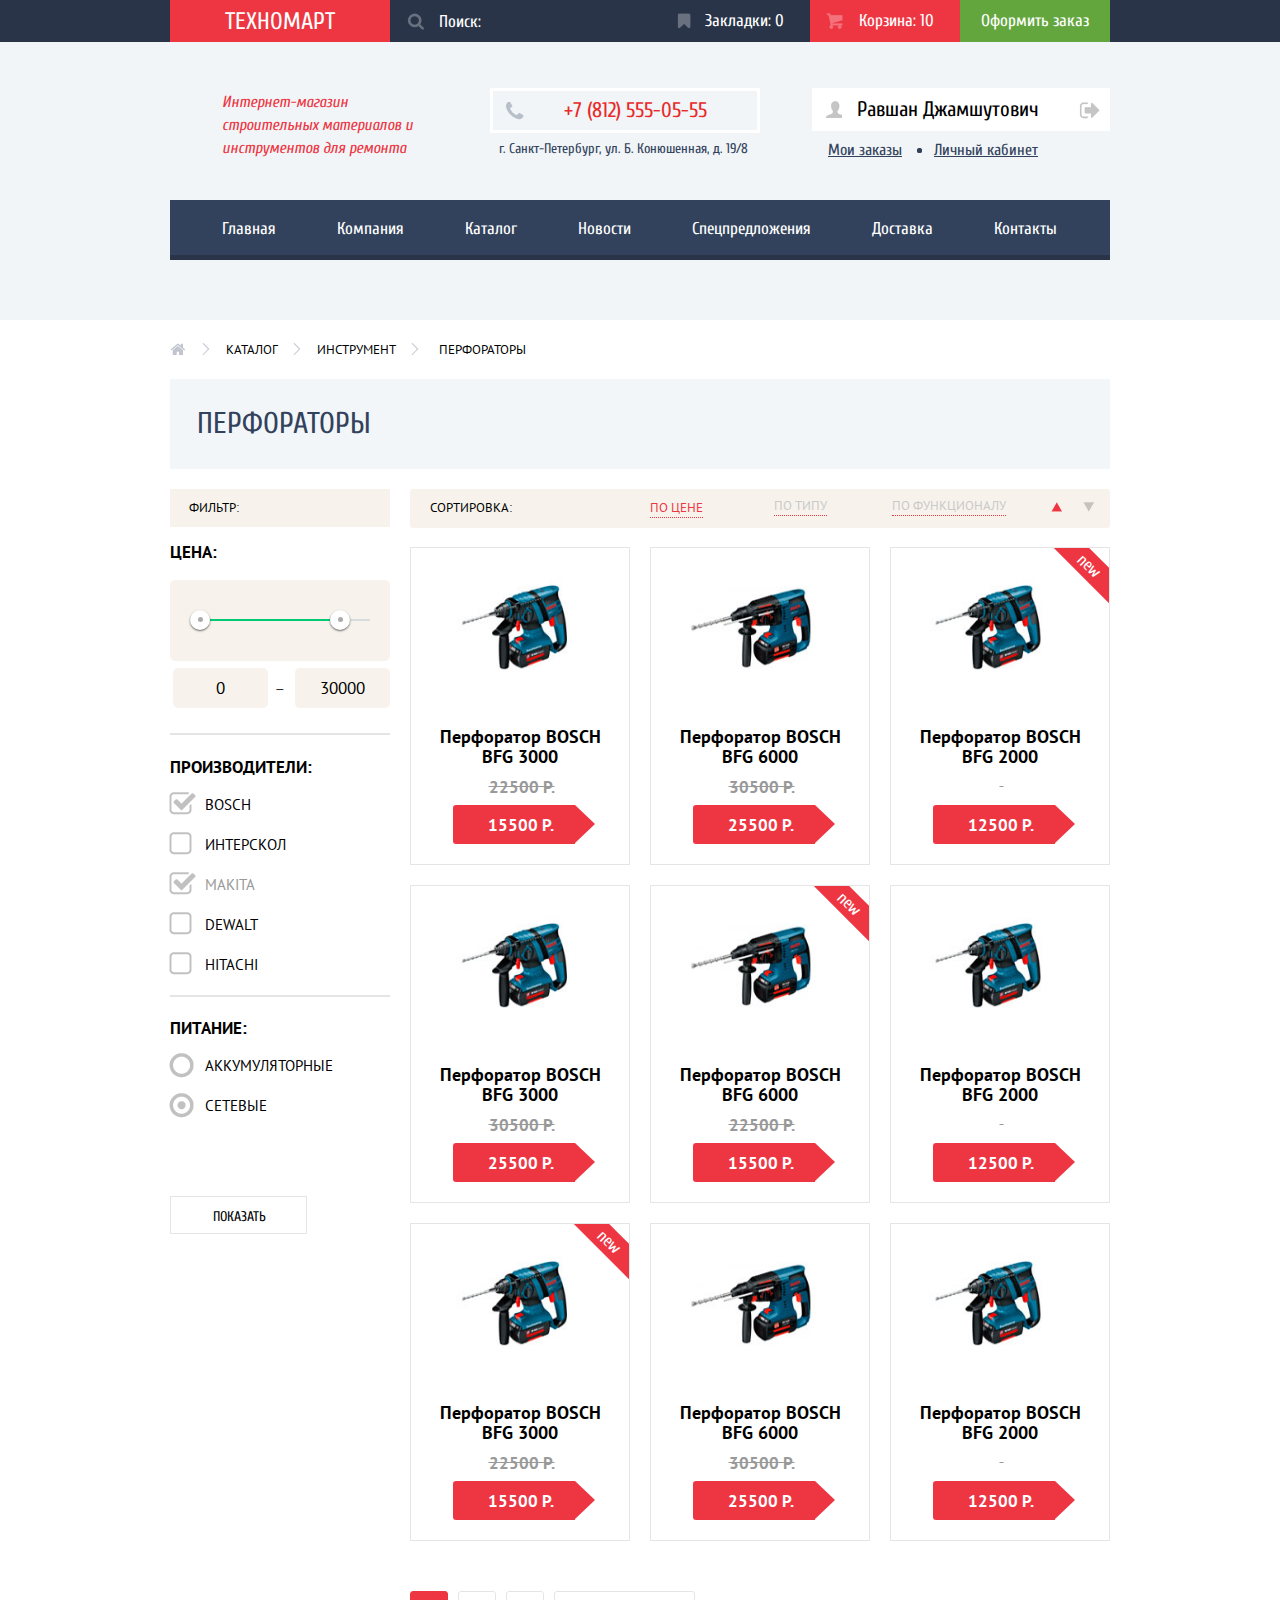
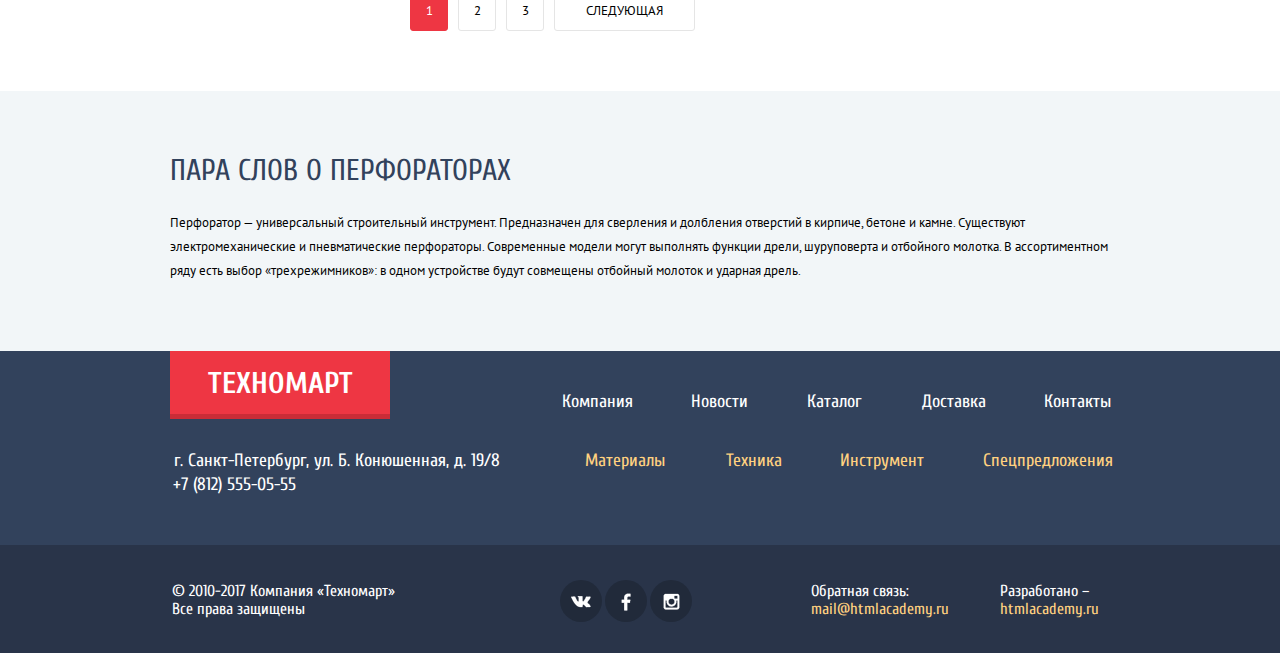
==== commit 60255bb3: "Исправления по критерию Д19" ====
--- a/catalog.html
+++ b/catalog.html
@@ -10,7 +10,7 @@
     <link href="https://fonts.googleapis.com/css?family=Cuprum:400,400i,700,700i%7CPT+Sans:400,400i,700,700i&amp;subset=cyrillic" rel="stylesheet">
 
     <link rel="stylesheet" href="css/normalize.css" type="text/css">
-    <link rel="stylesheet" href="css/style.min.css" type="text/css">
+    <link rel="stylesheet" href="css/style.css" type="text/css">
 </head>
 
 <body>
@@ -127,12 +127,16 @@
                 <section class="catalog-goods">
                     <div class="catalog-sorting-filter clearfix">
                         <span>Сортировка:</span>
-                        <div class="catalog-sorting">
-                            <a href="#" class="sorting-option sorting-option-active sorting-option-price">По цене</a>
-                            <a href="#" class="sorting-option sorting-option-type">По типу</a>
-                            <a href="#" class="sorting-option sorting-option-function">По функционалу</a>
-                            <a class="arrow-up arrow-up-active" href="#"></a>
-                            <a class="arrow-down" href="#"></a>
+                        <div class="catalog-sorting clearfix">
+                            <ul class="sorting-type">
+                                <li><a href="#" class="sorting-option sorting-option-active sorting-option-price">По цене</a></li>
+                                <li><a href="#" class="sorting-option sorting-option-type">По типу</a></li>
+                                <li><a href="#" class="sorting-option sorting-option-function">По функционалу</a></li>
+                            </ul>
+                            <ul class="sorting-arrow">
+                                <li><a class="arrow-up arrow-up-active" href="#"></a></li>
+                                <li><a class="arrow-down" href="#"></a></li>
+                            </ul>
                         </div>
                     </div>
                     <div class="goods clearfix">
--- a/css/style.css
+++ b/css/style.css
@@ -0,0 +1,2805 @@
+body {
+    width: 100%;
+    font-size: 12px;
+    line-height: normal;
+    color: black;
+    font-weight: 100;
+    font-family: "Cuprum", sans-serif, Arial;
+}
+
+* {
+    box-sizing: border-box;
+}
+
+.clearfix:after {
+    content: "";
+    display: table;
+    clear: both;
+}
+
+.container {
+    width: 960px;
+    margin: 0 auto;
+    padding: 0 10px;
+    overflow: hidden;
+}
+
+.header-up {
+    vertical-align: top;
+    background-color: #293449;
+}
+
+.logo {
+    font-family: "Cuprum", sans-serif, Arial;
+    font-size: 24px;
+    line-height: 24px;
+    font-weight: 100;
+    color: #ffffff;
+    text-transform: uppercase;
+    text-decoration: none;
+    width: 220px;
+    padding: 10px 50px 8px 55px;
+    float: left;
+    background-color: #ee3643;
+    box-shadow: #ca2c37 0px 5px 0px 0px;
+}
+
+.logo:hover {
+    background-color: #ca2c37;
+    box-shadow: #9a212a 0px 5px 0px 0px;
+}
+
+.logo:active {
+    background-color: #ba2732;
+    box-shadow: #8e1e26 0px 5px 0px 0px;
+}
+
+.logo a {
+    font-family: "Cuprum", sans-serif, Arial;
+    font-size: 24px;
+    line-height: 24px;
+    font-weight: 100;
+    color: #ffffff;
+    text-transform: uppercase;
+    text-decoration: none;
+}
+
+form.search {
+    font-family: "Cuprum", sans-serif, Arial;
+    font-size: 17px;
+    line-height: 18px;
+    font-weight: 400;
+    color: #000000;
+    display: block;
+    float: left;
+    position: relative;
+}
+
+form.search input {
+    font-family: "Cuprum", sans-serif, Arial;
+    font-size: 17px;
+    line-height: 18px;
+    font-weight: 400;
+    color: #000000;
+    width: 270px;
+    height: 42px;
+    padding: 12px 0 12px 49px;
+    background-color: #293449;
+    outline: none;
+    border: none;
+}
+
+form.search input::-webkit-input-placeholder {
+    font-family: "Cuprum", sans-serif, Arial;
+    font-size: 17px;
+    line-height: 18px;
+    font-weight: 400;
+    color: #ffffff;
+}
+
+form.search input::-moz-placeholder {
+    font-family: "Cuprum", sans-serif, Arial;
+    font-size: 17px;
+    line-height: 18px;
+    font-weight: 400;
+    color: #ffffff;
+}
+
+form.search input::-moz-placeholder {
+    font-family: "Cuprum", sans-serif, Arial;
+    font-size: 17px;
+    line-height: 18px;
+    font-weight: 400;
+    color: #ffffff;
+}
+
+form.search input::-ms-input-placeholder {
+    font-family: "Cuprum", sans-serif, Arial;
+    font-size: 17px;
+    line-height: 18px;
+    font-weight: 400;
+    color: #ffffff;
+}
+
+form.search input:focus::-webkit-input-placeholder {
+    font-family: "Cuprum", sans-serif, Arial;
+    font-size: 17px;
+    line-height: 18px;
+    font-weight: 400;
+    color: #000000;
+}
+
+form.search input:focus::-moz-placeholder {
+    font-family: "Cuprum", sans-serif, Arial;
+    font-size: 17px;
+    line-height: 18px;
+    font-weight: 400;
+    color: #000000;
+}
+
+form.search input:focus::-ms-input-placeholder {
+    font-family: "Cuprum", sans-serif, Arial;
+    font-size: 17px;
+    line-height: 18px;
+    font-weight: 400;
+    color: #000000;
+}
+
+form.search input:hover {
+    background-color: #212a3a;
+}
+
+form.search:before {
+    position: absolute;
+    top: 13px;
+    left: 17px;
+    width: 17px;
+    height: 17px;
+    background: -626px -5px url("../img/icons/sprite.png") no-repeat;
+    content: "";
+}
+
+form.search:hover::before {
+    position: absolute;
+    top: 13px;
+    left: 17px;
+    width: 17px;
+    height: 17px;
+    background: -876px -5px url("../img/icons/sprite-icon.png") no-repeat;
+    content: "";
+}
+
+input[type="search"]:focus~label::before,
+input[type="search"]:active~label::before {
+    position: absolute;
+    top: 13px;
+    left: 17px;
+    width: 17px;
+    height: 17px;
+    background: -903px -5px url("../img/icons/sprite-icon.png") no-repeat;
+    content: "";
+}
+
+input[type="search"]:hover {
+    color: #ffffff;
+}
+
+input[type="search"]:focus,
+input[type="search"]:active {
+    color: #000000;
+}
+
+form.search input:focus {
+    background-color: #ffffff;
+}
+
+.bookmark,
+.cart,
+.order {
+    font-family: "Cuprum", sans-serif, Arial;
+    font-size: 17px;
+    line-height: 18px;
+    font-weight: 400;
+    color: #ffffff;
+    text-decoration: none;
+}
+
+.bookmark {
+    display: block;
+    position: relative;
+    width: 150px;
+    padding: 12px 0 12px 45px;
+    float: left;
+}
+
+.cart {
+    display: block;
+    position: relative;
+    width: 150px;
+    padding: 12px 0 12px 49px;
+    float: left;
+}
+
+.cart:before {
+    position: absolute;
+    top: 13px;
+    left: 16px;
+    width: 17px;
+    height: 16px;
+    background: -255px -5px url("../img/icons/sprite.png") no-repeat;
+    content: "";
+}
+
+.cart-full {
+    background-color: #ee3643;
+}
+
+.cart-full:active {
+    background-color: #ba2732;
+}
+
+.bookmark:before {
+    position: absolute;
+    top: 13px;
+    left: 17px;
+    width: 14px;
+    height: 16px;
+    background: -282px -5px url("../img/icons/sprite.png") no-repeat;
+    content: "";
+}
+
+.bookmark:hover,
+.cart:hover {
+    background-color: #212a3a;
+}
+
+.bookmark:active,
+.cart:active {
+    color: rgba(255, 255, 255, .6);
+    background-color: #161d29;
+}
+
+.bookmark:hover::before {
+    position: absolute;
+    top: 13px;
+    left: 17px;
+    width: 14px;
+    height: 16px;
+    background: -134px -5px url("../img/icons/sprite-icon.png") no-repeat;
+    content: "";
+}
+
+.bookmark:active::before {
+    position: absolute;
+    top: 13px;
+    left: 17px;
+    width: 14px;
+    height: 16px;
+    background: -110px -5px url("../img/icons/sprite-icon.png") no-repeat;
+    content: "";
+}
+
+.cart:hover::before {
+    position: absolute;
+    top: 13px;
+    left: 17px;
+    width: 17px;
+    height: 16px;
+    background: -59px -5px url("../img/icons/sprite-icon.png") no-repeat;
+    content: "";
+}
+
+.cart:active::before {
+    position: absolute;
+    top: 13px;
+    left: 17px;
+    width: 17px;
+    height: 16px;
+    background: -32px -5px url("../img/icons/sprite-icon.png") no-repeat;
+    content: "";
+}
+
+.order {
+    display: block;
+    width: 150px;
+    padding: 12px 10px 12px 21px;
+    float: right;
+    background-color: #63a63e;
+}
+
+.order:hover {
+    background-color: #5fbb2d;
+}
+
+.order:active {
+    background-color: #518534;
+}
+
+.header-middle {
+    padding: 0 0 60px 0;
+    background-color: #f1f5f7;
+}
+
+.about {
+    font-family: "Cuprum", sans-serif, Arial;
+    font-size: 16px;
+    line-height: 23px;
+    font-weight: 400;
+    color: #ee3643;
+    font-style: italic;
+    width: 310px;
+    padding: 33px 50px 8px 52px;
+    float: left;
+}
+
+.contacts {
+    width: 320px;
+    padding: 46px 40px 27px 10px;
+    float: left;
+}
+
+.contacts-telephone {
+    font-family: "Cuprum", sans-serif, Arial;
+    font-size: 21px;
+    line-height: 21px;
+    font-weight: 400;
+    color: #e9292a;
+    text-align: center;
+}
+
+.contacts-telephone {
+    display: block;
+    position: relative;
+    padding: 9px 42px 9px 63px;
+    margin-bottom: 4px;
+    border: 3px solid #ffffff;
+}
+
+.contacts-telephone:before {
+    position: absolute;
+    top: 10px;
+    left: 12px;
+    width: 19px;
+    height: 19px;
+    background: -579px -5px url("../img/icons/sprite.png") no-repeat;
+    content: "";
+}
+
+.contacts-address {
+    font-family: "Cuprum", sans-serif, Arial;
+    font-size: 14px;
+    line-height: 24px;
+    font-weight: 400;
+    color: #32425c;
+    text-align: center;
+    padding-left: 9px;
+}
+
+.catalog-user_form {
+    width: 300px;
+    padding: 46px 0 15px 2px;
+    float: right;
+}
+
+.index-user_form {
+    width: 300px;
+    padding: 46px 0 15px 19px;
+    float: right;
+}
+
+.user_form-login {
+    font-family: "Cuprum", sans-serif, Arial;
+    font-size: 21px;
+    line-height: 21px;
+    font-weight: 400;
+    color: #000000;
+    text-decoration: none;
+    display: block;
+    position: relative;
+    float: left;
+    width: auto;
+    padding: 12px 25px 11px 47px;
+    background-color: #ffffff;
+}
+
+.user_form-login:before {
+    position: absolute;
+    top: 15px;
+    left: 14px;
+    width: 20px;
+    height: 17px;
+    background: -518px -5px url("../img/icons/sprite.png") no-repeat;
+    content: "";
+}
+
+.user_form-registration {
+    font-family: "Cuprum", sans-serif, Arial;
+    font-size: 21px;
+    line-height: 21px;
+    font-weight: 400;
+    color: #000000;
+    text-decoration: none;
+    display: block;
+    float: left;
+    width: auto;
+    margin: 0 0 0 10px;
+    padding: 12px 24px 11px 25px;
+    background-color: #ffffff;
+}
+
+.user_form-login:hover,
+.user_form-registration:hover {
+    color: #ee3643;
+}
+
+.user_form-login:active,
+.user_form-registration:active {
+    color: rgba(0, 0, 0, .3);
+}
+
+.user_form-login:hover::before {
+    position: absolute;
+    top: 15px;
+    left: 14px;
+    width: 20px;
+    height: 17px;
+    background: -699px -5px url("../img/icons/sprite-icon.png") no-repeat;
+    content: "";
+}
+
+.user_form-login:active::before {
+    position: absolute;
+    top: 15px;
+    left: 14px;
+    width: 20px;
+    height: 17px;
+    background: -669px -5px url("../img/icons/sprite-icon.png") no-repeat;
+    content: "";
+}
+
+.user_form-user {
+    font-family: "Cuprum", sans-serif, Arial;
+    font-size: 21px;
+    line-height: 21px;
+    font-weight: 400;
+    color: #000000;
+    text-decoration: none;
+    position: relative;
+    display: block;
+    padding-top: 11px;
+    padding-bottom: 11px;
+    padding-left: 45px;
+    background-color: #ffffff;
+}
+
+.user_form-user:before {
+    position: absolute;
+    top: 13px;
+    left: 13px;
+    width: 17px;
+    height: 17px;
+    background: -653px -5px url("../img/icons/sprite.png") no-repeat;
+    content: "";
+}
+
+.user_form-user:after {
+    position: absolute;
+    top: 14px;
+    left: 267px;
+    width: 21px;
+    height: 17px;
+    background: -548px -5px url("../img/icons/sprite.png") no-repeat;
+    content: "";
+}
+
+.user_form-user:hover::before {
+    position: absolute;
+    top: 13px;
+    left: 13px;
+    width: 17px;
+    height: 17px;
+    background: -1053px -5px url("../img/icons/sprite-icon.png") no-repeat;
+    content: "";
+}
+
+.user_form-user:hover::after {
+    position: absolute;
+    top: 14px;
+    left: 267px;
+    width: 21px;
+    height: 17px;
+    background: -791px -5px url("../img/icons/sprite-icon.png") no-repeat;
+    content: "";
+}
+
+.user_form-user:active::before {
+    position: absolute;
+    top: 13px;
+    left: 13px;
+    width: 17px;
+    height: 17px;
+    background: -1023px -5px url("../img/icons/sprite-icon.png") no-repeat;
+    content: "";
+}
+
+.user_form-user:active::after {
+    position: absolute;
+    top: 14px;
+    left: 267px;
+    width: 21px;
+    height: 17px;
+    background: -760px -5px url("../img/icons/sprite-icon.png") no-repeat;
+    content: "";
+}
+
+.user_form-user:hover {
+    color: #000000;
+}
+
+.user_form-user:active {
+    color: #b2b2b2;
+}
+
+.user_form-menu {
+    position: relative;
+    padding-top: 10px;
+}
+
+.user_form-menu-item {
+    font-family: "Cuprum", sans-serif, Arial;
+    font-size: 16px;
+    line-height: 18px;
+    font-weight: 400;
+    color: #32425c;
+    margin-left: 16px;
+    margin-right: 13px;
+}
+
+.user_form-menu-item:before {
+    opacity: 1;
+    position: absolute;
+    top: 17px;
+    left: 105px;
+    width: 5px;
+    height: 5px;
+    background-color: #32425c;
+    border-radius: 50%;
+    content: "";
+}
+
+.user_form-menu-item:hover {
+    color: #ee3643;
+}
+
+.user_form-menu-item:active {
+    color: #b7bfc8;
+}
+
+.header-down {
+    border-bottom-width: 5px;
+    border-bottom-style: solid;
+    border-bottom-color: #293449;
+    background-color: #32425c;
+}
+
+.header-down li {
+    display: inline-block;
+    vertical-align: top;
+    padding: 18px 27px 18px 31px;
+}
+
+.header-down a {
+    font-family: "Cuprum", sans-serif, Arial;
+    font-size: 17px;
+    line-height: 17px;
+    font-weight: 400;
+    text-decoration: none;
+    color: #ffffff;
+}
+
+.header-down li:hover {
+    background-color: #293449;
+}
+
+.header-down li:active {
+    color: #777d88;
+    background-color: #1d2739;
+}
+
+.header-down a:active {
+    color: #777d88;
+}
+
+.menu {
+    padding-left: 21px;
+    padding-top: 2px;
+    margin-bottom: 0px;
+}
+
+.breadcrumbs {
+    margin-top: 0px;
+    margin-bottom: 0px;
+    position: relative;
+}
+
+.breadcrumbs:after {
+    position: absolute;
+    top: 23px;
+    left: 0px;
+    width: 15px;
+    height: 12px;
+    background: -466px -5px url("../img/icons/sprite.png") no-repeat;
+    content: "";
+    cursor: pointer;
+}
+
+.breadcrumbs li {
+    position: relative;
+    display: inline-block;
+    vertical-align: baseline;
+    float: left;
+    padding: 21px 23px 20px 16px;
+}
+
+.breadcrumbs li:last-child {
+    position: relative;
+    display: inline-block;
+    vertical-align: baseline;
+    float: left;
+    padding: 21px 23px 20px 20px;
+}
+
+.breadcrumbs li:before {
+    position: absolute;
+    top: 23px;
+    left: -8px;
+    width: 8px;
+    height: 12px;
+    background: -608px -5px url("../img/icons/sprite.png") no-repeat;
+    content: "";
+}
+
+.breadcrumbs a {
+    font-family: "PT Sans", sans-serif, Arial;
+    font-size: 13px;
+    line-height: 18px;
+    font-weight: 400;
+    color: #000000;
+    text-decoration: none;
+    text-transform: uppercase;
+}
+
+.catalog-title {
+    font-family: "Cuprum", sans-serif, Arial;
+    font-size: 30px;
+    line-height: 30px;
+    font-weight: 400;
+    color: #32425c;
+    text-transform: uppercase;
+    display: block;
+    float: left;
+    width: 940px;
+    padding: 30px 0 30px 27px;
+    margin-top: 0px;
+    margin-bottom: 20px;
+    background-color: #f2f6f8;
+}
+
+.catalog {
+    padding-top: 20px;
+}
+
+.filter {
+    width: 220px;
+    float: left;
+}
+
+.filter label {
+    font-family: "PT Sans", sans-serif, Arial;
+    font-size: 15px;
+    line-height: 20px;
+    font-weight: 400;
+    color: #000000;
+    text-decoration: none;
+    text-transform: uppercase;
+    cursor: pointer;
+}
+
+input[type="checkbox"]:disabled+label,
+input[type="radio"]:disabled+label {
+    font-family: "PT Sans", sans-serif, Arial;
+    font-size: 15px;
+    line-height: 20px;
+    font-weight: 400;
+    color: #999999;
+    text-decoration: none;
+    text-transform: uppercase;
+}
+
+.filter input[type="radio"],
+.filter input[type="checkbox"] {
+    display: none;
+}
+
+.filter label {
+    display: block;
+    position: relative;
+    margin-left: 35px;
+    margin-bottom: 20px;
+}
+
+.filter input[type="text"] {
+    font-family: "PT Sans", sans-serif, Arial;
+    font-size: 17px;
+    line-height: 18px;
+    font-weight: 400;
+    color: #000000;
+}
+
+input[type="checkbox"]+label:before {
+    position: absolute;
+    top: -3px;
+    left: -36px;
+    width: 23px;
+    height: 23px;
+    background: -306px -5px url("../img/icons/sprite.png") no-repeat;
+    content: "";
+}
+
+input[type="radio"]+label:before {
+    position: absolute;
+    top: -3px;
+    left: -36px;
+    width: 25px;
+    height: 25px;
+    background: -376px -5px url("../img/icons/sprite.png") no-repeat;
+    content: "";
+}
+
+input[type="radio"]:checked+label::before {
+    position: absolute;
+    top: -3px;
+    left: -36px;
+    width: 25px;
+    height: 25px;
+    background: -411px -5px url("../img/icons/sprite.png") no-repeat;
+    content: "";
+}
+
+input[type="checkbox"]:checked+label::before {
+    position: absolute;
+    top: -3px;
+    left: -36px;
+    width: 27px;
+    height: 23px;
+    background: -339px -5px url("../img/icons/sprite.png") no-repeat;
+    content: "";
+}
+
+input[type="radio"]:disabled+label::before,
+input[type="checkbox"]:disabled+label::before {
+    color: #e9e9e9;
+}
+
+.filter-sorting {
+    font-family: "PT Sans", sans-serif, Arial;
+    font-size: 13px;
+    line-height: 18px;
+    font-weight: 400;
+    color: #000000;
+    text-decoration: none;
+    text-transform: uppercase;
+    display: block;
+    width: 220px;
+    padding: 10px 0 10px 19px;
+    background-color: #f7f3ec;
+}
+
+.filter-price_input {
+    margin-top: -2px;
+    padding-left: 3px;
+}
+
+.filter-title {
+    font-family: "PT Sans", sans-serif, Arial;
+    font-size: 17px;
+    line-height: 30px;
+    font-weight: 700;
+    color: #000000;
+    text-decoration: none;
+    text-transform: uppercase;
+    display: block;
+    margin-top: 10px;
+    margin-bottom: 13px;
+}
+
+.filter-price_selection {
+    padding-bottom: 25px;
+    margin-bottom: 16.5px;
+    border-bottom-style: solid;
+    border-bottom-width: 2px;
+    border-bottom-color: #e5e5e5;
+}
+
+.filter-price_selection span,
+.filter-price_selection input {
+    display: inline-block;
+    vertical-align: top;
+    text-align: center;
+    padding-top: 7px;
+    padding-bottom: 7px;
+}
+
+.filter-price_selection input {
+    width: 95px;
+    background-color: #f7f3ec;
+    border-radius: 5px;
+    border: none;
+    outline: none;
+}
+
+.filter-price_selection span {
+    margin-left: 8px;
+}
+
+.filter-controls {
+    position: relative;
+    height: 41px;
+    padding-top: 39px;
+    padding-bottom: 42px;
+    padding-left: 20px;
+    padding-right: 20px;
+    margin-bottom: 9px;
+    background-color: #f7f3ec;
+    border-radius: 5px;
+}
+
+.filter-scale {
+    position: relative;
+    height: 2px;
+    background-color: #d7dcde;
+}
+
+.filter-scale-bar {
+    position: absolute;
+    width: 150px;
+    height: 2px;
+    background-color: #00ca74;
+}
+
+.filter-toggle {
+    position: absolute;
+    width: 20px;
+    height: 20px;
+    border-radius: 50%;
+    box-shadow: 0px 1px 2px 0px rgba(50, 50, 50, 0.75);
+    background-color: #ffffff;
+    cursor: pointer;
+}
+
+.filter-toggle:before {
+    position: absolute;
+    top: 7px;
+    left: 7.5px;
+    width: 5px;
+    height: 5px;
+    border-radius: 50%;
+    background-color: #ababab;
+    content: "";
+}
+
+.filter-toggle-min {
+    top: 30px;
+}
+
+.filter-toggle-max {
+    top: 30px;
+    left: 160px;
+}
+
+.filter-price-min {
+    display: block;
+    float: left;
+    width: 95px;
+    min-height: 40px;
+    background-color: #f7f3ec;
+}
+
+.filter-price-max {
+    display: block;
+    float: right;
+    width: 95px;
+    min-height: 40px;
+    background-color: #f7f3ec;
+}
+
+.filter-minus-sign {
+    position: absolute;
+    top: 675px;
+}
+
+.filter-manufacturers {
+    margin-bottom: 16.5px;
+    border-bottom-style: solid;
+    border-bottom-width: 2px;
+    border-bottom-color: #e5e5e5;
+}
+
+.filter-manufacturers input {
+    display: block;
+    padding: 0 0 25px 35px;
+}
+
+.filter-charge {
+    margin-bottom: 80px;
+}
+
+.filter-charge input {
+    display: block;
+    padding: 0 0 25px 35px;
+}
+
+.filter-btn {
+    font-family: "Cuprum", sans-serif, Arial;
+    font-size: 14px;
+    line-height: 18px;
+    font-weight: 400;
+    color: #000000;
+    text-transform: uppercase;
+    text-decoration: none;
+    background-color: #ffffff;
+    cursor: pointer;
+    display: block;
+    padding: 11px 40px 7px 42px;
+    border: 1px solid #e5e5e5;
+}
+
+.filter-btn:hover {
+    border-color: #bdc6ca;
+}
+
+.filter-btn:active {
+    border-color: #ee3643;
+}
+
+.catalog-sorting {
+    position: relative;
+    float: right;
+    width: 480px;
+}
+
+.catalog-sorting-filter {
+    display: block;
+    padding-top: 10px;
+    padding-bottom: 10px;
+    margin-bottom: 19px;
+    background-color: #f7f3ec;
+    border-radius: 3px;
+}
+
+.catalog-sorting-filter span {
+    font-family: "PT Sans", sans-serif, Arial;
+    font-size: 13px;
+    line-height: 18px;
+    font-weight: 400;
+    color: #000000;
+    text-decoration: none;
+    text-transform: uppercase;
+    display: block;
+    float: left;
+    width: 100px;
+    padding-left: 20px;
+}
+
+.catalog-sorting-filter li {
+    font-family: "PT Sans", sans-serif, Arial;
+    font-size: 13px;
+    line-height: 18px;
+    font-weight: 400;
+    color: #c9c9c9;
+    text-transform: uppercase;
+    text-decoration: none;
+    display: inline-block;
+    vertical-align: top;
+    float: left;
+}
+
+.catalog-sorting a {
+    text-decoration: none;
+}
+
+.sorting-type {
+    display: block;
+    float: left;
+    width: 400px;
+    margin: 0;
+    padding-left: 0px;
+}
+
+.sorting-type li:nth-child(2) {
+    margin-left: 4px;
+}
+
+.sorting-type li:nth-child(3) {
+    margin-left: 3px;
+}
+
+.sorting-arrow {
+    display: block;
+    float: right;
+    width:60px;
+    margin: 0;
+}
+
+.arrow-up:after {
+    position: absolute;
+    top: 5px;
+    left: 27px;
+    width: 11px;
+    height: 10px;
+    background: -930px -5px url("../img/icons/sprite-icon.png") no-repeat;
+    content: "";
+}
+
+.arrow-up:hover:after {
+    position: absolute;
+    top: 5px;
+    left: 27px;
+    width: 11px;
+    height: 10px;
+    background: -972px -5px url("../img/icons/sprite-icon.png") no-repeat;
+    content: "";
+}
+
+.arrow-up:active:after {
+    position: absolute;
+    top: 5px;
+    left: 27px;
+    width: 11px;
+    height: 10px;
+    background: -951px -5px url("../img/icons/sprite-icon.png") no-repeat;
+    content: "";
+}
+
+.arrow-up-active:after {
+    position: absolute;
+    top: 5px;
+    left: 27px;
+    width: 11px;
+    height: 10px;
+    background: -951px -5px url("../img/icons/sprite-icon.png") no-repeat;
+    content: "";
+}
+
+.arrow-down:after {
+    position: absolute;
+    top: 5px;
+    left: -7px;
+    width: 11px;
+    height: 10px;
+    background: -578px -5px url("../img/icons/sprite-icon.png") no-repeat;
+    content: "";
+}
+
+.arrow-down:hover:after {
+    position: absolute;
+    top: 5px;
+    left: -7px;
+    width: 11px;
+    height: 10px;
+    background: -618px -5px url("../img/icons/sprite-icon.png") no-repeat;
+    content: "";
+}
+
+.arrow-down:active:after {
+    position: absolute;
+    top: 5px;
+    left: -6px;
+    width: 11px;
+    height: 10px;
+    background: -599px -5px url("../img/icons/sprite-icon.png") no-repeat;
+    content: "";
+}
+
+.sorting-option {
+    font-family: "PT Sans", sans-serif, Arial;
+    font-size: 13px;
+    line-height: 18px;
+    font-weight: 400;
+    color: #c9c9c9;
+    border-bottom-style: dotted;
+    border-bottom-color: #ee3643;
+    border-bottom-width: thin;
+    text-transform: uppercase;
+    text-decoration: none;
+}
+
+.sorting-option:hover {
+    color: #000000;
+    border-bottom-style: solid;
+}
+
+.sorting-option:active {
+    color: #ee3643;
+    border-bottom-style: none;
+}
+
+.catalog-sorting a {
+    display: inline-block;
+    vertical-align: top;
+}
+
+.sorting-option-price {
+    margin-right: 70px;
+    margin-left: 20px;
+}
+
+.sorting-option-type {
+    margin-right: 65px;
+    margin-left: -3px;
+    margin-top: -2px;
+}
+
+.sorting-option-function {
+    margin-left: 45px;
+    margin-left: -3px;
+    margin-top: -2px;
+}
+
+.arrow-up {
+    position: relative;
+    margin-left: -66px;
+    margin-top: -2px;
+}
+
+.arrow-down {
+    position: relative;
+    margin-right: 15px;
+    margin-top: -2px;
+}
+
+.sorting-option-active {
+    color: #ee3643;
+}
+
+.goods {
+    position: relative;
+    margin-top: -20px;
+}
+
+.catalog-goods {
+    width: 700px;
+    float: right;
+}
+
+.goods-item {
+    float: left;
+    width: 220px;
+    margin-right: 20px;
+    margin-top: 20px;
+    min-height: 318px;
+    border: 1px solid #e5e5e5;
+    text-align: center;
+    position: relative;
+    overflow: hidden;
+}
+
+.goods-item:nth-child(3n) {
+    float: right;
+    margin-right: 0px;
+}
+
+.goods-item:hover {
+    box-shadow: 0 10px 25px rgba(41, 52, 73, .5);
+    border: 1px solid transparent;
+}
+
+.item-buttons {
+    position: absolute;
+    display: none;
+    top: 0;
+    width: 218px;
+    height: 150px;
+    padding-top: 45px;
+    background-color: #ffffff;
+}
+
+.goods-item:hover .item-buttons {
+    display: block;
+}
+
+.popular-item:hover .item-buttons {
+    display: block;
+}
+
+.goods-item-buy {
+    font-family: "Cuprum", sans-serif, Arial;
+    font-size: 14px;
+    line-height: 18px;
+    font-weight: 400;
+    color: #ffffff;
+    text-transform: uppercase;
+    text-decoration: none;
+    position: relative;
+    display: block;
+    margin: 0 auto;
+    text-align: center;
+    width: 135px;
+    padding-top: 12px;
+    padding-bottom: 12px;
+    background-color: #63a63e;
+    margin-bottom: 7px;
+    border-radius: 5px;
+    box-shadow: inset 0px -3px 0px 0px rgba(54, 115, 21, 1);
+}
+
+.goods-item-buy:before {
+    position: absolute;
+    top: 12px;
+    left: 13px;
+    width: 17px;
+    height: 16px;
+    background: -255px -5px url("../img/icons/sprite.png") no-repeat;
+    content: "";
+}
+
+.goods-item-buy:hover::before {
+    position: absolute;
+    top: 12px;
+    left: 13px;
+    width: 17px;
+    height: 16px;
+    background: -59px -5px url("../img/icons/sprite-icon.png") no-repeat;
+    content: "";
+}
+
+.goods-item-buy:active::before {
+    position: absolute;
+    top: 12px;
+    left: 13px;
+    width: 17px;
+    height: 16px;
+    background: -32px -5px url("../img/icons/sprite-icon.png") no-repeat;
+    content: "";
+}
+
+.goods-item-buy:hover {
+    background-color: #5fbb2d;
+}
+
+.goods-item-buy:active {
+    background-color: #518534;
+    box-shadow: none;
+}
+
+.goods-item-bookmark {
+    font-family: "Cuprum", sans-serif, Arial;
+    font-size: 14px;
+    line-height: 18px;
+    font-weight: 400;
+    color: #32425c;
+    text-transform: uppercase;
+    text-decoration: none;
+    display: block;
+    margin: 0 auto;
+    text-align: center;
+    width: 129px;
+    padding-top: 9px;
+    padding-bottom: 9px;
+    border-radius: 5px;
+    border: solid 3px #63a63e;
+}
+
+.goods-item-bookmark:hover {
+    border-color: #32425c;
+}
+
+.goods-item-bookmark:active {
+    color: #c1c6ce;
+    border-color: #c1c6ce;
+}
+
+.goods-paginator {
+    font-size: 0;
+    margin-bottom: 60px;
+    margin-top: 50px;
+}
+
+.goods-paginator a,
+.goods-paginator span {
+    font-family: "PT Sans", sans-serif, Arial;
+    font-size: 13px;
+    line-height: 18px;
+    font-weight: 400;
+    color: #000000;
+    text-decoration: none;
+    text-transform: uppercase;
+    display: inline-block;
+    vertical-align: baseline;
+    padding-top: 9.5px;
+    padding-bottom: 10px;
+    padding-left: 15px;
+    padding-right: 14px;
+    margin-right: 10px;
+    border-radius: 3px;
+    border: 1px solid #e5e5e5;
+}
+
+.goods-paginator span {
+    color: #ffffff;
+}
+
+.goods-paginator a:hover {
+    border-color: #bdc6ca;
+}
+
+.goods-paginator a:active {
+    border-color: #ee3643;
+}
+
+.goods-paginator .goods-paginator-next {
+    padding-left: 31px;
+    padding-right: 31px;
+}
+
+.goods-paginator .goods-paginator-active {
+    padding-right: 14px;
+    border: 1px solid #ee3643;
+    background-color: #ee3643;
+}
+
+.seo-text {
+    background-color: #f2f6f8;
+    padding: 40px 1px 35px 0;
+}
+
+.seo-text p {
+    font-family: "PT Sans", sans-serif, Arial;
+    font-size: 13px;
+    line-height: 24px;
+    font-weight: 400;
+    color: #000000;
+    margin-top: -20px;
+    margin-bottom: 33px;
+}
+
+.seo-text-title {
+    font-family: "Cuprum", sans-serif, Arial;
+    font-size: 30px;
+    line-height: 30px;
+    font-weight: 400;
+    color: #32425c;
+    text-transform: uppercase;
+    padding-bottom: 20px;
+}
+
+.icon-new:before {
+    position: absolute;
+    display: inline-block;
+    vertical-align: top;
+    width: 100px;
+    height: 25px;
+    font-family: "Cuprum", sans-serif, Arial;
+    font-weight: 400;
+    text-align: center;
+    font-size: 17px;
+    line-height: 25px;
+    top: 5px;
+    right: -30px;
+    color: white;
+    content: "new";
+    background-color: #ee3643;
+    transform: rotate(45deg);
+}
+
+.offer {
+    margin-top: 60px;
+    margin-bottom: 35px;
+}
+
+.offer-item {
+    display: inline-block;
+    vertical-align: baseline;
+    float: left;
+    position: relative;
+    width: 300px;
+    min-height: 123px;
+    padding: 0px 0 15px 23px;
+    margin-right: 20px;
+    margin-bottom: 19px;
+    background-color: dodgerblue;
+    overflow: hidden;
+}
+
+.offer .offer-item:nth-child(3n) {
+    float: right;
+    margin-right: 0;
+}
+
+.offer .offer-item:nth-child(5) {
+    float: right;
+    margin-right: 0;
+}
+
+.offer-item-type {
+    font-family: "Cuprum", sans-serif, Arial;
+    font-size: 24px;
+    line-height: 30px;
+    font-weight: 700;
+    color: #ffffff;
+    margin-top: 0px;
+    margin-bottom: 0px;
+    padding: 20px 5px 14px 0px;
+}
+
+.offer-item-info {
+    font-family: "Cuprum", sans-serif, Arial;
+    font-size: 14px;
+    line-height: 18px;
+    font-weight: 400;
+    color: #ffffff;
+    text-transform: uppercase;
+    text-decoration: none;
+    display: block;
+    text-align: center;
+    width: 135px;
+    padding: 9px 2px 9px 4px;
+    background-color: rgba(0, 0, 0, .1);
+    border-radius: 5px;
+}
+
+.offer-item-info:hover {
+    background-color: rgba(0, 0, 0, .2);
+}
+
+.offer-item-info:active {
+    background-color: rgba(0, 0, 0, .3);
+}
+
+.offer-material {
+    background-color: #f6b22d;
+}
+
+.offer-material:after {
+    position: absolute;
+    top: 30px;
+    left: 213px;
+    width: 45px;
+    height: 65px;
+    background: -713px -5px url("../img/icons/sprite.png") no-repeat;
+    content: "";
+}
+
+.offer-tool {
+    background-color: #4aafde;
+}
+
+.offer-tool:after {
+    position: absolute;
+    top: 30px;
+    left: 196px;
+    width: 76px;
+    height: 65px;
+    background: -838px -5px url("../img/icons/sprite.png") no-repeat;
+    content: "";
+}
+
+.offer-equipment {
+    background-color: #cc79d1;
+}
+
+.offer-equipment:after {
+    position: absolute;
+    top: 29px;
+    left: 190px;
+    width: 80px;
+    height: 65px;
+    background: -165px -5px url("../img/icons/sprite.png") no-repeat;
+    content: "";
+}
+
+.offer-discounts {
+    background-color: #85d179;
+}
+
+.offer-discounts:after {
+    position: absolute;
+    top: 24px;
+    left: 196px;
+    width: 60px;
+    height: 75px;
+    background: -95px -5px url("../img/icons/sprite.png") no-repeat;
+    content: "";
+}
+
+.offer-delivery {
+    background-color: #f6b22d;
+}
+
+.offer-delivery:after {
+    position: absolute;
+    top: 32px;
+    left: 190px;
+    width: 80px;
+    height: 65px;
+    background: -5px -5px url("../img/icons/sprite.png") no-repeat;
+    content: "";
+}
+
+.offer-slider-item {
+    display: inline-block;
+    vertical-align: baseline;
+    position: relative;
+    float: left;
+    width: 620px;
+    min-height: 266px;
+    margin-right: 20px;
+}
+
+.offer-slider-header {
+    position: relative;
+}
+
+.slider-left:before {
+    position: absolute;
+    top: 91px;
+    left: 25px;
+    width: 22px;
+    height: 40px;
+    background: url("../img/icons/icon-slider-left.png") no-repeat;
+    content: "";
+}
+
+.slider-left:hover:before {
+    position: absolute;
+    top: 91px;
+    left: 25px;
+    width: 22px;
+    height: 40px;
+    background: url("../img/icons/icon-slider-left-hover.png") no-repeat;
+    content: "";
+}
+
+.slider-right:before {
+    position: absolute;
+    top: 91px;
+    left: 578px;
+    width: 22px;
+    height: 40px;
+    background: url("../img/icons/icon-slider-right.png") no-repeat;
+    content: "";
+}
+
+.slider-right:hover:before {
+    position: absolute;
+    top: 91px;
+    left: 578px;
+    width: 22px;
+    height: 40px;
+    background: url("../img/icons/icon-slider-right-hover.png") no-repeat;
+    content: "";
+}
+
+.slider-first-dot:before {
+    position: absolute;
+    top: 197px;
+    left: 295px;
+    width: 10px;
+    height: 10px;
+    background: url("../img/icons/slider-dots.png") no-repeat;
+    content: "";
+}
+
+.slider-second-dot:before {
+    position: absolute;
+    top: 197px;
+    left: 315px;
+    width: 10px;
+    height: 10px;
+    background: url("../img/icons/slider-dots.png") no-repeat;
+    content: "";
+}
+
+.slider-active:before {
+    position: absolute;
+    top: 197px;
+    left: 295px;
+    width: 10px;
+    height: 10px;
+    background: url("../img/icons/slider-indicator.png") no-repeat;
+    content: "";
+}
+
+.offer-slider-title {
+    font-family: "Cuprum", sans-serif, Arial;
+    font-size: 36px;
+    line-height: 36px;
+    font-weight: 700;
+    color: #ffffff;
+    text-transform: uppercase;
+    margin: 23px 0 0 23px;
+}
+
+.offer-slider-info {
+    font-family: "Cuprum", sans-serif, Arial;
+    font-size: 18px;
+    line-height: 24px;
+    font-weight: 400;
+    color: #ffffff;
+    text-decoration: none;
+    margin: 2px 0 0 25px;
+}
+
+.offer-slider-drill {
+    display: none;
+    background: no-repeat #77685b url("../img/slide-drill.jpg");
+}
+
+.offer-slider-puncher {
+    background: no-repeat #77685b url("../img/slide-puncher.jpg");
+}
+
+.slider-btn {
+    font-family: "Cuprum", sans-serif, Arial;
+    font-size: 14px;
+    line-height: 18px;
+    font-weight: 400;
+    color: #ffffff;
+    text-transform: uppercase;
+    text-decoration: none;
+    display: block;
+    width: 195px;
+    padding-top: 10px;
+    padding-bottom: 10px;
+    padding-left: 6px;
+    margin: 121px 0 0 24px;
+    background-color: #ee3643;
+    text-align: center;
+    border-radius: 5px;
+    z-index: 1010;
+}
+
+.slider-btn:hover {
+    background-color: #ca2c37;
+}
+
+.slider-btn:active {
+    background-color: #ba2732;
+}
+
+.popular {
+    display: inline-block;
+    vertical-align: baseline;
+    background-color: #f7f3ec;
+    width: 100%;
+    margin-top: 0px;
+    margin-bottom: 20px;
+    padding: 30px 25px 23px 30px;;
+}
+
+.popular-title {
+    font-family: "Cuprum", sans-serif, Arial;
+    font-size: 30px;
+    line-height: 30px;
+    font-weight: 400;
+    color: #32425c;
+    text-transform: uppercase;
+    display: block;
+    float: left;
+    margin: 0;
+    width: 380px;
+    margin-left: -3px;
+}
+
+.popular-btn {
+    font-family: "Cuprum", sans-serif, Arial;
+    font-size: 14px;
+    line-height: 18px;
+    font-weight: 400;
+    color: #ffffff;
+    text-transform: uppercase;
+    text-decoration: none;
+    text-align: center;
+    display: block;
+    float: right;
+    width: 253px;
+    padding-top: 10px;
+    padding-bottom: 10px;
+    margin-right: -1px;
+    margin-top: -4px;
+    background-color: #ee3643;
+    border-radius: 3px;
+}
+
+.popular-btn:hover {
+    background-color: #ca2c37;
+}
+
+.popular-btn:active {
+    background-color: #ba2732;
+}
+
+.popular-products {
+    margin-bottom: 20px;
+    position: relative;
+}
+
+.popular-item {
+    position: relative;
+    overflow: hidden;
+    float: left;
+    width: 220px;
+    margin-right: 20px;
+    min-height: 318px;
+    border: 1px solid #e5e5e5;
+    text-align: center;
+    vertical-align: top;
+}
+
+.popular-item:hover {
+    box-shadow: 0 10px 25px rgba(41, 52, 73, .5);
+    border: 1px solid transparent;
+}
+
+.popular-item-name {
+    font-family: "PT Sans", sans-serif, Arial;
+    font-size: 18px;
+    line-height: 20px;
+    font-weight: 700;
+    color: #000000;
+    text-align: center;
+    padding-top: 4px;
+}
+
+p.popular-item-name {
+    margin-top: -16px;
+    margin-bottom: 11px;
+}
+
+.popular-item-name a {
+    text-decoration: none;
+    color: #000000;
+}
+
+.popular-item-old_price {
+    font-family: "PT Sans", sans-serif, Arial;
+    font-size: 17px;
+    line-height: 18px;
+    font-weight: 700;
+    color: #999999;
+    text-decoration: line-through;
+    text-align: center;
+    margin: 0 auto;
+    padding-bottom: 9px;
+    padding-left: 3px;
+}
+
+.popular-item-price {
+    font-family: "PT Sans", sans-serif, Arial;
+    font-size: 17px;
+    line-height: 18px;
+    font-weight: 700;
+    color: #ffffff;
+    text-align: center;
+    position: relative;
+    width: 122px;
+    padding-top: 11px;
+    padding-left: 14px;
+    padding-bottom: 10px;
+    margin: 0 auto;
+    margin-bottom: 20px;
+    margin-left: 42px;
+    background-color: #ee3643;
+    border-top-left-radius: 3px;
+    border-bottom-left-radius: 3px;
+}
+
+.popular-item-price:after {
+    position: absolute;
+    top: 0;
+    right: -20px;
+    width: 0;
+    height: 0;
+    border-style: solid;
+    border-width: 19px 0 19px 20px;
+    border-color: transparent transparent transparent #ee3643;
+    content: "";
+}
+
+.popular-item:last-child {
+    float: right;
+    margin-right: 0px;
+}
+
+.popular-brand {
+    margin-bottom: 65px;
+}
+
+.brand-logo {
+    display: block;
+    float: left;
+    width: 220px;
+    min-height: 143px;
+    margin-right: 20px;
+    margin-bottom: 20px;
+    vertical-align: top;
+    border: 1px solid #e5e5e5;
+    text-align: center;
+}
+
+.brand-logo:focus {
+    outline: none;
+}
+
+.brand-logo:hover {
+    box-shadow: 0 10px 25px rgba(41, 52, 73, .5);
+    border-color: transparent;
+}
+
+.brand-logo:active {
+    opacity: .3;
+}
+
+.brand-logo:nth-child(4) {
+    float: right;
+    margin-right: 0px;
+}
+
+.brand-logo:nth-child(8) {
+    float: right;
+    margin-right: 0px;
+}
+
+.service {
+    padding-top: 35px;
+    padding-bottom: 69px;
+    background-color: #f2f6f8;
+}
+
+.service-top-title {
+    font-family: "Cuprum", sans-serif, Arial;
+    font-size: 30px;
+    line-height: 30px;
+    font-weight: 400;
+    color: #32425c;
+    text-transform: uppercase;
+    padding-top: 5px;
+}
+
+.service-top-text {
+    font-family: "PT Sans", sans-serif, Arial;
+    font-size: 13px;
+    line-height: 24px;
+    font-weight: 400;
+    color: #000000;
+    margin-top: 0px;
+    margin-bottom: 0px;
+}
+
+.service-menu-item {
+    font-family: "Cuprum", sans-serif, Arial;
+    font-size: 21px;
+    line-height: 30px;
+    font-weight: 700;
+    text-decoration: none;
+    color: #ffffff;
+}
+
+.service-right-title {
+    font-family: "Cuprum", sans-serif, Arial;
+    font-size: 36px;
+    line-height: 36px;
+    font-weight: 400;
+    color: #32425c;
+    text-transform: uppercase;
+    margin-top: 10px;
+    position: relative;
+    z-index: 3;
+}
+
+.service-right-text {
+    font-family: "PT Sans", sans-serif, Arial;
+    font-size: 13px;
+    line-height: 24px;
+    font-weight: 400;
+    color: #000000;
+    width: 280px;
+    margin-bottom: 0px;
+    margin-top: -4px;
+    position: relative;
+    z-index: 3;
+}
+
+.service-left {
+    float: left;
+    display: block;
+    width: 240px;
+    padding-top: 57px;
+    padding-bottom: 20px;
+    position: relative;
+}
+
+.service-menu {
+    padding-left: 0px;
+}
+
+.service-menu:before {
+    position: absolute;
+    top: 30px;
+    left: 230px;
+    width: 10px;
+    min-height: 272px;
+    background: 0 0 no-repeat url("../img/shadow.png");
+    content: "";
+}
+
+.service-menu-item {
+    display: block;
+    width: 240px;
+    min-height: 60px;
+    padding: 12px 0 17px 22px;
+    list-style-type: none;
+    background-color: #32425c;
+    border-bottom: 1px solid #293449;
+    border-top: 1px solid #405069;
+}
+
+.service-menu-item-active {
+    border-top: 1px solid transparent;
+    border-bottom: 1px solid transparent;
+    background-color: #ffffff;
+    color: #32425c;
+}
+
+.service-menu-item:hover {
+    background-color: #293449;
+    color: #ffffff;
+}
+
+.service-right {
+    float: right;
+    width: 620px;
+    padding-top: 57px;
+    padding-bottom: 20px;
+    min-height: 284px;
+    position: relative;
+}
+
+.service-right-delivery:before {
+    position: absolute;
+    width: 486px;
+    height: 283px;
+    bottom: -70px;
+    right: -26px;
+    background: 0 0 no-repeat #f2f6f8 url("../img/service-delivery.png");
+    content: "";
+    z-index: 1;
+}
+
+.service-right-guarantee {
+    display: none;
+    position: absolute;
+    width: 486px;
+    height: 283px;
+    bottom: -70px;
+    right: -26px;
+    background: 0 0 no-repeat #f2f6f8 url("../img/service-guarantee.png");
+    content: "";
+    z-index: 1;
+}
+
+.service-right-credit {
+    display: none;
+    position: absolute;
+    width: 486px;
+    height: 283px;
+    bottom: -70px;
+    right: -26px;
+    background: 0 0 no-repeat #f2f6f8 url("../img/service-credit.png");
+    content: "";
+    z-index: 1;
+}
+
+.service-right-active {
+    display: block;
+}
+
+.company {
+    padding-top: 54px;
+    padding-bottom: 84px;
+}
+
+.company-about {
+    float: left;
+    width: 540px;
+}
+
+.company-about-title {
+    font-family: "Cuprum", sans-serif, Arial;
+    font-size: 30px;
+    line-height: 30px;
+    font-weight: 400;
+    color: #32425c;
+    text-transform: uppercase;
+}
+
+.company-about-text {
+    font-family: "PT Sans", sans-serif, Arial;
+    font-size: 13px;
+    line-height: 24px;
+    font-weight: 400;
+    color: #000000;
+    margin-bottom: 25px;
+    margin-top: 0px;
+}
+
+.company-about-list li {
+    font-family: "Cuprum", sans-serif, Arial;
+    font-size: 18px;
+    line-height: 20px;
+    font-weight: 400;
+    color: #000000;
+    list-style-type: none;
+}
+
+.company-about-list {
+    margin-left: -4px;
+    margin-top: -3px;
+    margin-bottom: 36px;
+}
+
+.company-about-list li {
+    position: relative;
+    margin-bottom: 20px;
+}
+
+.company-about-list li:last-child {
+    margin-bottom: 0;
+}
+
+.company-about-list li:before {
+    position: absolute;
+    top: 7px;
+    left: -36px;
+    width: 25px;
+    height: 2px;
+    background-color: #fb565a;
+    content: "";
+}
+
+.company-btn {
+    font-family: "Cuprum", sans-serif, Arial;
+    font-size: 14px;
+    line-height: 18px;
+    font-weight: 400;
+    color: #ffffff;
+    text-transform: uppercase;
+    text-decoration: none;
+    width: 220px;
+    display: block;
+    padding-top: 10px;
+    padding-bottom: 10px;
+    text-align: center;
+    margin-right: 24px;
+    background-color: #ee3643;
+    border-radius: 3px;
+}
+
+.company-btn:hover {
+    background-color: #ca2c37;
+}
+
+.company-btn:active {
+    background-color: #ba2732;
+}
+
+.company-contact {
+    float: right;
+    width: 300px;
+}
+
+.company-contact-title {
+    font-family: "Cuprum", sans-serif, Arial;
+    font-size: 30px;
+    line-height: 30px;
+    font-weight: 400;
+    color: #32425c;
+    text-transform: uppercase;
+}
+
+.company-contact-text {
+    font-family: "PT Sans", sans-serif, Arial;
+    font-size: 13px;
+    line-height: 24px;
+    font-weight: 400;
+    color: #000000;
+    width: 180px;
+    margin-bottom: 31px;
+}
+
+.company-contact-btn {
+    font-family: "Cuprum", sans-serif, Arial;
+    font-size: 14px;
+    line-height: 18px;
+    font-weight: 400;
+    color: #ffffff;
+    text-transform: uppercase;
+    text-decoration: none;
+    width: 100%;
+    display: block;
+    padding-top: 11px;
+    padding-bottom: 10px;
+    padding-left: 5px;
+    text-align: center;
+    margin-right: 24px;
+    background-color: #ee3643;
+    border-radius: 3px;
+}
+
+.company-contact-btn:hover {
+    background-color: #ca2c37;
+}
+
+.company-contact-btn:active {
+    background-color: #ba2732;
+}
+
+.company-contact img {
+    margin-bottom: 38px;
+}
+
+.footer-up {
+    background-color: #32425c;
+    padding-bottom: 10px;
+}
+
+.footer-logo {
+    font-family: "Cuprum", sans-serif, Arial;
+    font-size: 30px;
+    line-height: 30px;
+    font-weight: 700;
+    color: #ffffff;
+    text-decoration: none;
+    text-transform: uppercase;
+    display: block;
+    float: left;
+    width: 220px;
+    padding-top: 18px;
+    padding-bottom: 15px;
+    text-align: center;
+    background-color: #ee3643;
+    box-shadow: #ca2c37 0px 5px 0px 0px;
+}
+
+.footer-logo:hover {
+    background-color: #ca2c37;
+    box-shadow: #9a212a 0px 5px 0px 0px;
+}
+
+.footer-logo:active {
+    background-color: #ba2732;
+    box-shadow: #8e1e26 0px 5px 0px 0px;
+}
+
+.footer-company-menu {
+    float: right;
+    padding-top: 41px;
+}
+
+.footer-company-menu li {
+    display: inline-block;
+    vertical-align: top;
+    width: 121px;
+    text-align: right;
+    margin-top: -14px;
+    padding-left: 55px;
+}
+
+.footer-company-menu li:first-child {
+    padding-left: 69px;
+}
+
+.footer-company-menu li:nth-child(2) {
+    padding-left: 74px;
+}
+
+.footer-company-menu a {
+    font-family: "Cuprum", sans-serif, Arial;
+    font-size: 18px;
+    line-height: 24px;
+    font-weight: 400;
+    color: #ffffff;
+    text-decoration: none;
+}
+
+.footer-company-menu a:hover {
+    text-decoration: underline;
+}
+
+.footer-company-menu a:active {
+    opacity: .5;
+    text-decoration: none;
+}
+
+.footer-company-menu li:last-child {
+    margin-right: 0;
+}
+
+.footer-middle {
+    margin-top: 0px;
+    padding-bottom: 38px;
+}
+
+.footer-middle-address {
+    font-family: "Cuprum", sans-serif, Arial;
+    font-size: 18px;
+    line-height: 24px;
+    font-weight: 400;
+    color: #ffffff;
+    text-decoration: none;
+    float: left;
+    width: 330px;
+}
+
+.footer-middle-address p {
+    margin-bottom: 0px;
+    margin-top: 19px;
+    margin-left: 4px;
+}
+
+.footer-middle-address span {
+    margin-left: 3px;
+}
+
+.footer-shop-menu {
+    display: block;
+    float: right;
+    width: 600px;
+    margin-top: 19px;
+}
+
+.footer-shop-menu li {
+    display: inline-block;
+    vertical-align: top;
+    width: 130px;
+    text-align: center;
+    padding-left: 34px;
+    padding-right: 22px;
+}
+
+.footer-shop-menu li:first-child {
+    padding-left: 35px;
+}
+
+.footer-shop-menu li:nth-child(3) {
+    padding-left: 23px;
+}
+
+.footer-shop-menu a {
+    font-family: "Cuprum", sans-serif, Arial;
+    font-size: 18px;
+    line-height: 24px;
+    font-weight: 400;
+    color: #ffd180;
+    text-decoration: none;
+}
+
+.footer-shop-menu a:hover {
+    text-decoration: underline;
+}
+
+.footer-shop-menu a:active {
+    opacity: .5;
+    text-decoration: none;
+}
+
+.footer-down {
+    padding-top: 35px;
+    padding-bottom: 28px;
+    background-color: #293449;
+}
+
+.footer-down-copyright,
+.footer-down-feedback,
+.footer-down-design {
+    font-family: "Cuprum", sans-serif, Arial;
+    font-size: 16px;
+    line-height: 18px;
+    font-weight: 400;
+    color: #ffffff;
+    text-decoration: none;
+    float: left;
+    width: 240px;
+    margin-right: 100px;
+}
+
+.footer-down-copyright {
+    padding-left: 2px;
+    padding-top: 2px;
+}
+
+.footer-down-design a,
+.footer-down-feedback a {
+    color: #ffd180;
+    text-decoration: none;
+}
+
+.footer-down-design a:hover,
+.footer-down-feedback a:hover {
+    text-decoration: underline;
+}
+
+.footer-down-design a:active,
+.footer-down-feedback a:active {
+    color: #ee3643;
+    text-decoration: none;
+}
+
+.footer-down-social {
+    display: block;
+    float: left;
+    width: 135px;
+    margin-right: 115px;
+    margin-left: 50px;
+    min-height: 40px;
+}
+
+.footer-social-btn {
+    position: relative;
+    display: inline-block;
+    vertical-align: baseline;
+    text-decoration: none;
+    width: 42px;
+    height: 42px;
+    border-radius: 50%;
+    background-color: #212a3a;
+}
+
+.footer-social-btn:hover,
+.footer-social-btn:active {
+    background-color: #ee3643;
+}
+
+.footer-social-vk:before {
+    position: absolute;
+    top: 16px;
+    left: 11px;
+    width: 20px;
+    height: 12px;
+    background: -683px -5px url("../img/icons/sprite.png") no-repeat;
+    content: "";
+}
+
+.footer-social-fb:before {
+    position: absolute;
+    top: 13px;
+    left: 16px;
+    width: 10px;
+    height: 18px;
+    background: -446px -5px url("../img/icons/sprite.png") no-repeat;
+    content: "";
+}
+
+.footer-social-inst:before {
+    position: absolute;
+    top: 13px;
+    left: 13px;
+    width: 17px;
+    height: 17px;
+    background: -491px -5px url("../img/icons/sprite.png") no-repeat;
+    content: "";
+}
+
+.footer-down-feedback {
+    float: left;
+    width: 140px;
+    margin-right: 40px;
+    margin-left: 1px;
+    margin-top: 2px;
+}
+
+.footer-down-design {
+    float: right;
+    width: 110px;
+    margin-right: 0px;
+    margin-top: 2px;
+}
+
+.map {
+    display: none;
+    position: fixed;
+    top: 50%;
+    left: 50%;
+    width: 940px;
+    height: 447px;
+    margin-left: -470px;
+    margin-top: -230px;
+    box-shadow: 0 10px 25px rgba(41, 52, 73, .5);
+    z-index: 5000;
+}
+
+.map figure {
+    width: 940px;
+    height: 447px;
+    margin: 0 auto;
+    background-color: #E9E5DC;
+}
+
+.map-close {
+    position: absolute;
+    right: 40px;
+    top: 20px;
+    cursor: pointer;
+}
+
+.map-close:before {
+    position: absolute;
+    top: -2px;
+    left: 10px;
+    width: 25px;
+    height: 5px;
+    transform: rotate(-45deg);
+    background: #ee3643;
+    font-size: 40px;
+    font-weight: 400;
+    content: "";
+}
+
+.map-close:after {
+    position: absolute;
+    top: -2px;
+    left: 10px;
+    width: 25px;
+    height: 5px;
+    transform: rotate(45deg);
+    background: #ee3643;
+    font-size: 40px;
+    font-weight: 400;
+    content: "";
+}
+
+.map-close:hover:before,
+.map-close:hover:after {
+    background-color: #ca2c37;
+}
+
+.map-close:active:before,
+.map-close:active:after {
+    background-color: #ba2732;
+}
+
+.feedback-btn,
+.feedback-cancel {
+    font-family: "Cuprum", sans-serif, Arial;
+    font-size: 14px;
+    line-height: 18px;
+    font-weight: 400;
+    color: #ffffff;
+    text-transform: uppercase;
+    text-decoration: none;
+}
+
+.feedback-cancel {
+    color: #000000;
+}
+
+.feedback-data {
+    font-family: "Cuprum", sans-serif, Arial;
+    font-size: 18px;
+    line-height: 18px;
+    font-weight: 400;
+    color: #000000;
+}
+
+.feedback input,
+.feedback textarea {
+    font-family: "PT Sans", sans-serif, Arial;
+    font-size: 13px;
+    line-height: 18px;
+    font-weight: 400;
+    color: #000000;
+}
+
+.feedback {
+    display: none;
+    position: fixed;
+    top: 50%;
+    left: 50%;
+    width: 620px;
+    padding-top: 48px;
+    margin-top: -250px;
+    margin-left: -300px;
+    border-top: solid 7px #ee3643;
+    box-shadow: 0 10px 25px rgba(41, 52, 73, .5);
+    background-color: #ffffff;
+    z-index: 5000;
+}
+
+.feedback-userdata,
+.feedback-block-buttons {
+    padding-left: 80px;
+    padding-right: 80px;
+}
+
+.feedback-close {
+    position: absolute;
+    right: 40px;
+    top: 20px;
+}
+
+.feedback-close:before {
+    position: absolute;
+    top: -2px;
+    left: 10px;
+    width: 25px;
+    height: 5px;
+    transform: rotate(-45deg);
+    background: #ee3643;
+    font-size: 40px;
+    font-weight: 400;
+    content: "";
+}
+
+.feedback-close:after {
+    position: absolute;
+    top: -2px;
+    left: 10px;
+    width: 25px;
+    height: 5px;
+    transform: rotate(45deg);
+    background: #ee3643;
+    font-size: 40px;
+    font-weight: 400;
+    content: "";
+}
+
+.feedback-close:hover:before,
+.feedback-close:hover:after {
+    background-color: #ca2c37;
+}
+
+.feedback-close:active:before,
+.feedback-close:active:after {
+    background-color: #ba2732;
+}
+
+.feedback-left-column {
+    float: left;
+    width: 220px;
+}
+
+.feedback-right-column {
+    float: right;
+    width: 220px;
+}
+
+.feedback-block {
+    margin-bottom: 22px;
+}
+
+.feedback-data,
+.feedback-block label {
+    margin-bottom: 9px;
+}
+
+.feedback-block input {
+    width: 202px;
+    padding-top: 9.5px;
+    padding-bottom: 7.5px;
+    padding-left: 14px;
+    border: 2px solid #d7dcde;
+    border-radius: 5px;
+}
+
+textarea {
+    width: 440px;
+    height: 98.5px;
+    padding-top: 9.5px;
+    padding-left: 14px;
+    margin-bottom: 30px;
+    border: 2px solid #d7dcde;
+    border-radius: 5px;
+    overflow: auto;
+    resize: none;
+}
+
+textarea:focus,
+.feedback-block input:focus {
+    outline: none;
+}
+
+.feedback-block-buttons {
+    background-color: #f1f1f1;
+}
+
+.feedback-block-buttons {
+    padding-top: 37px;
+    padding-bottom: 37px;
+    font-size: 0;
+}
+
+.feedback-btn:last-child {
+    margin-right: 0;
+}
+
+.feedback-btn,
+.feedback-cancel {
+    display: inline-block;
+    vertical-align: top;
+    padding-top: 12px;
+    padding-bottom: 10px;
+    padding-left: 78px;
+    padding-right: 81px;
+    margin-right: 20px;
+    border-style: none;
+    border-radius: 5px;
+    outline: none;
+    background-color: #ee3643;
+}
+
+.feedback-btn:hover {
+    background-color: #ca2c37;
+}
+
+.feedback-btn:active {
+    background-color: #ba2732;
+}
+
+.feedback-cancel {
+    padding-left: 85px;
+    padding-right: 89px;
+    background-color: #ffffff;
+}
+
+.feedback-cancel:hover {
+    color: #ee3643;
+    background-color: #ffffff;
+}
+
+.feedback-cancel:active {
+    color: rgba(0, 0, 0, .6);
+    background-color: #ffffff;
+}
+
+.cart-notification-title {
+    font-family: "Cuprum", sans-serif, Arial;
+    font-size: 30px;
+    line-height: 30px;
+    font-weight: 400;
+    text-transform: none;
+    color: #000000;
+    position: relative;
+    margin-left: 180px;
+    margin-bottom: 68px;
+}
+
+.cart-notification {
+    display: none;
+    position: fixed;
+    top: 50%;
+    left: 50%;
+    width: 620px;
+    padding-top: 66px;
+    margin-top: -200px;
+    margin-left: -300px;
+    background-color: #ffffff;
+    border-top: solid 7px #ee3643;
+    box-shadow: 0 10px 25px rgba(41, 52, 73, .5);
+    z-index: 5000;
+}
+
+.cart-notification-close {
+    position: absolute;
+    right: 40px;
+    top: 20px;
+}
+
+.cart-notification-close:before {
+    position: absolute;
+    top: -2px;
+    left: 5px;
+    width: 25px;
+    height: 5px;
+    transform: rotate(-45deg);
+    background: #ee3643;
+    font-size: 40px;
+    font-weight: 400;
+    content: "";
+}
+
+.cart-notification-close:after {
+    position: absolute;
+    top: -2px;
+    left: 5px;
+    width: 25px;
+    height: 5px;
+    transform: rotate(45deg);
+    background: #ee3643;
+    font-size: 40px;
+    font-weight: 400;
+    content: "";
+}
+
+.cart-notification-close:hover:before,
+.cart-notification-close:hover:after {
+    background-color: #ca2c37;
+}
+
+.cart-notification-close:active:before,
+.cart-notification-close:active:after {
+    background-color: #ba2732;
+}
+
+.cart-notification-title:before {
+    position: absolute;
+    top: -20px;
+    left: -100px;
+    width: 64px;
+    height: 64px;
+    background: url(../img/icons/ok.png);
+    content: "";
+}
+
+.cart-notification-decision {
+    padding-top: 37px;
+    padding-bottom: 37px;
+    padding-left: 80px;
+    background-color: #f1f1f1;
+}
+
+.cart-order-btn {
+    font-family: "Cuprum", sans-serif, Arial;
+    font-size: 14px;
+    line-height: 18px;
+    font-weight: 400;
+    color: #ffffff;
+    text-transform: uppercase;
+    display: inline-block;
+    vertical-align: top;
+    padding-top: 12px;
+    padding-bottom: 9px;
+    padding-left: 59px;
+    padding-right: 62px;
+    margin-right: 20px;
+    border-style: none;
+    border-radius: 3px;
+    background-color: #ee3643;
+    cursor: pointer;
+}
+
+.cart-order-btn:hover {
+    background-color: #ca2c37;
+}
+
+.cart-order-btn:active {
+    background-color: #ba2732;
+}
+
+.cart-cancel-btn {
+    font-family: "Cuprum", sans-serif, Arial;
+    font-size: 14px;
+    line-height: 18px;
+    font-weight: 400;
+    text-decoration: none;
+    color: #000000;
+    text-transform: uppercase;
+    display: inline-block;
+    vertical-align: top;
+    padding-top: 12px;
+    padding-bottom: 9px;
+    margin-right: 20px;
+    border-style: none;
+    border-radius: 3px;
+    padding-left: 44px;
+    padding-right: 48px;
+    background-color: #ffffff;
+    cursor: pointer;
+}
+
+.cart-cancel-btn:hover {
+    color: #ee3643;
+}
+
+.cart-cancel-btn:active {
+    color: rgba(0, 0, 0, .6);
+}
